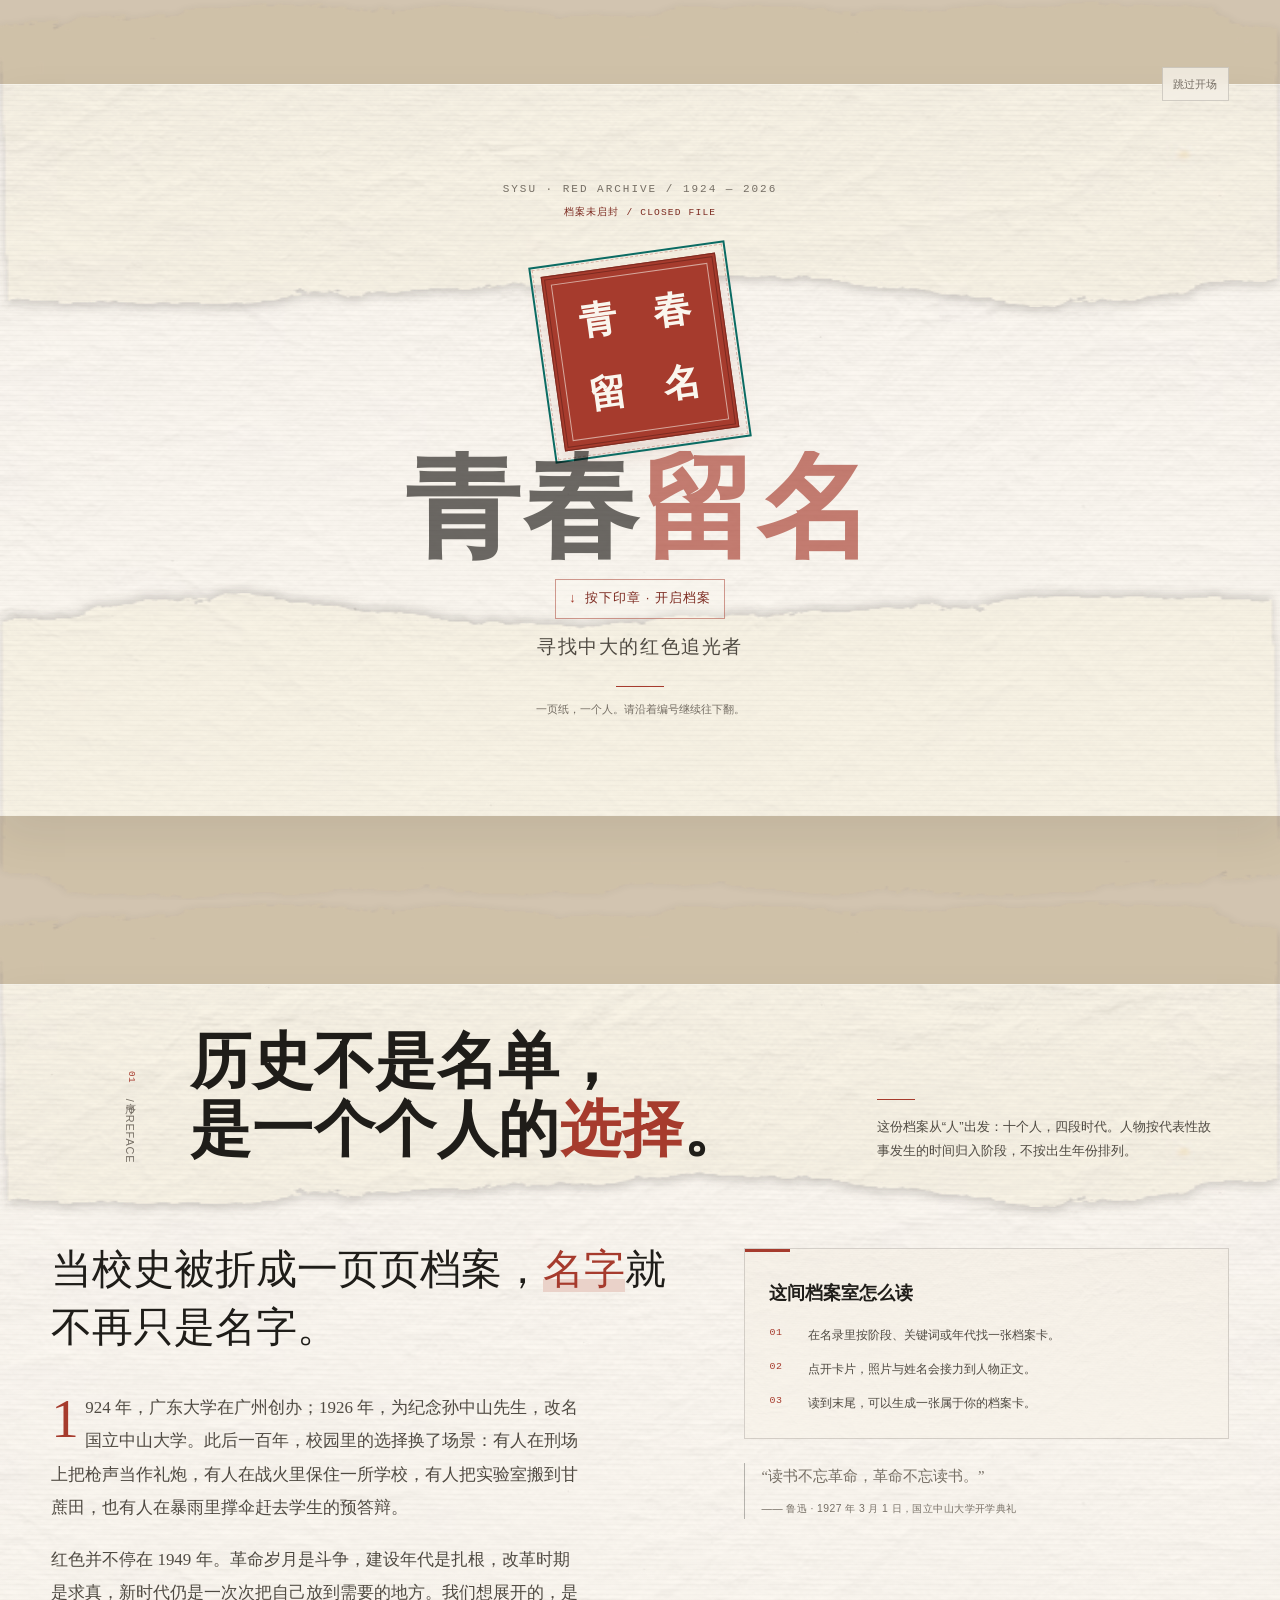
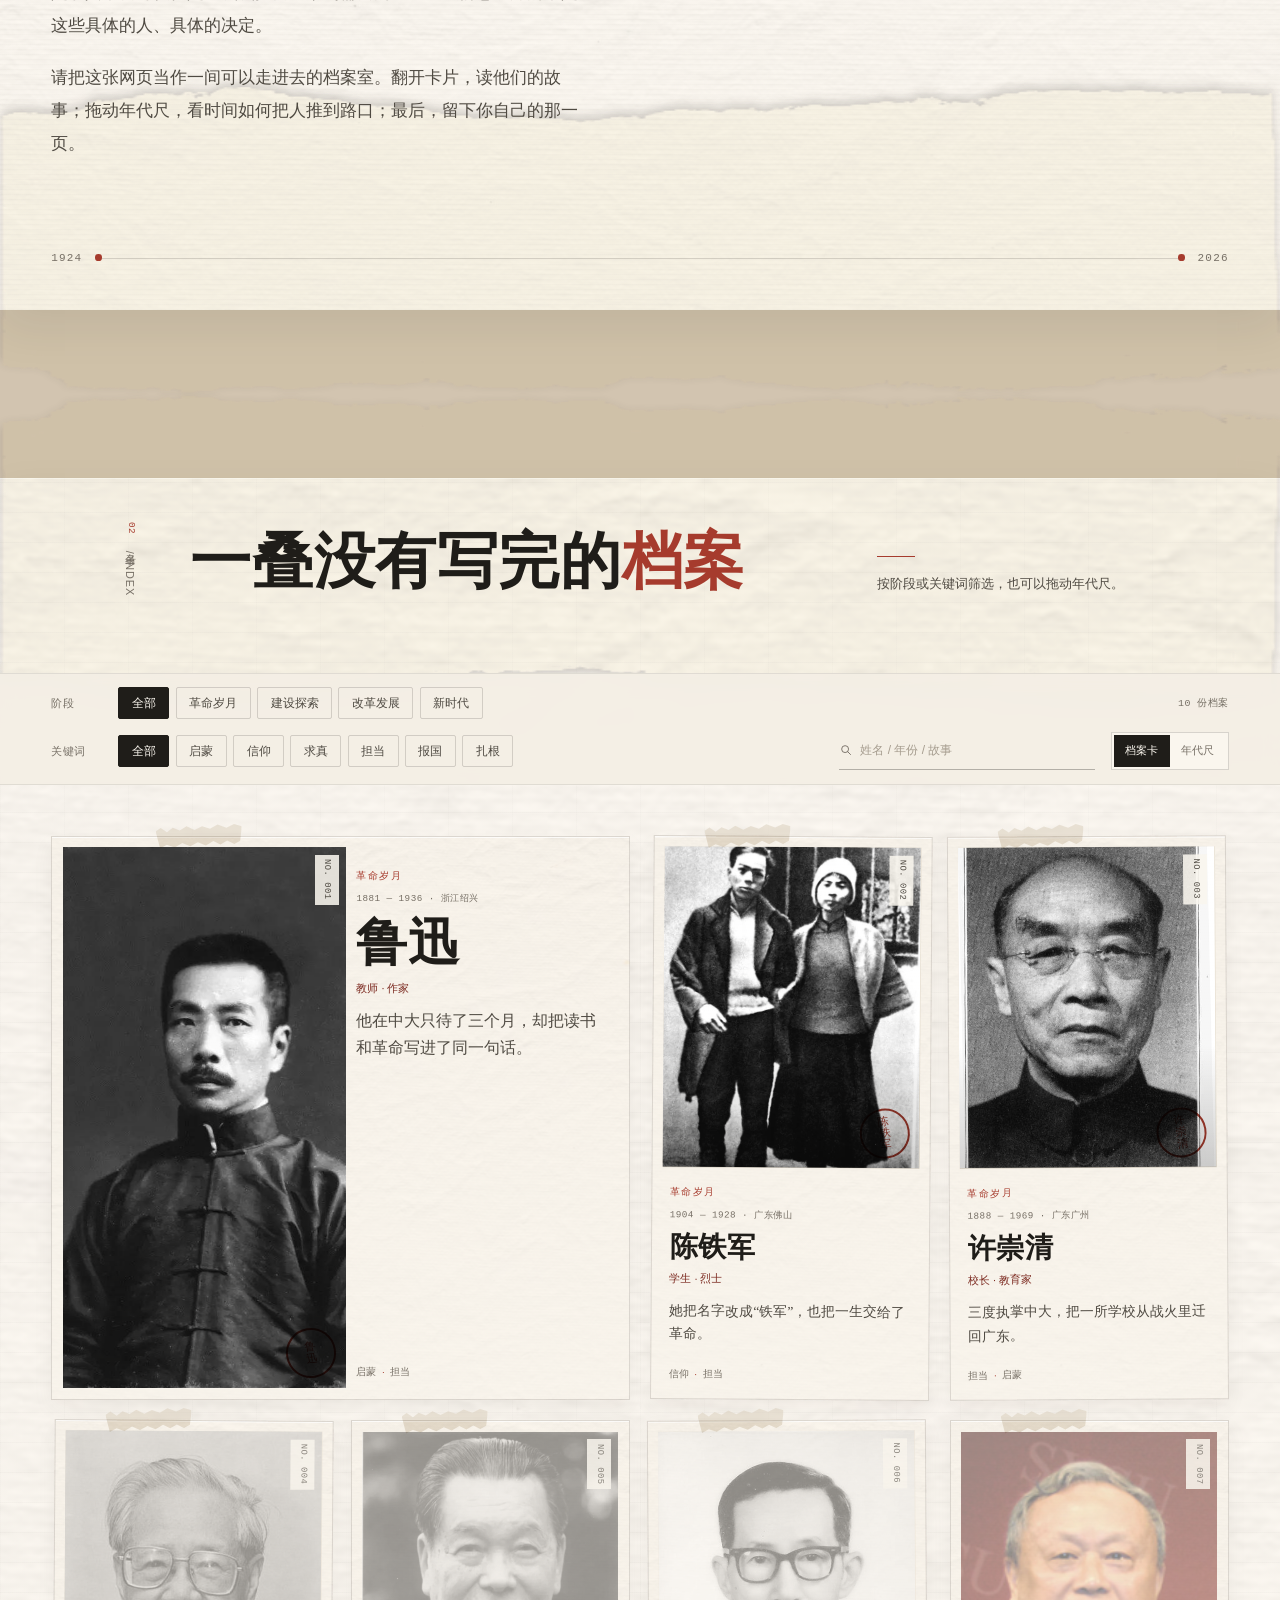
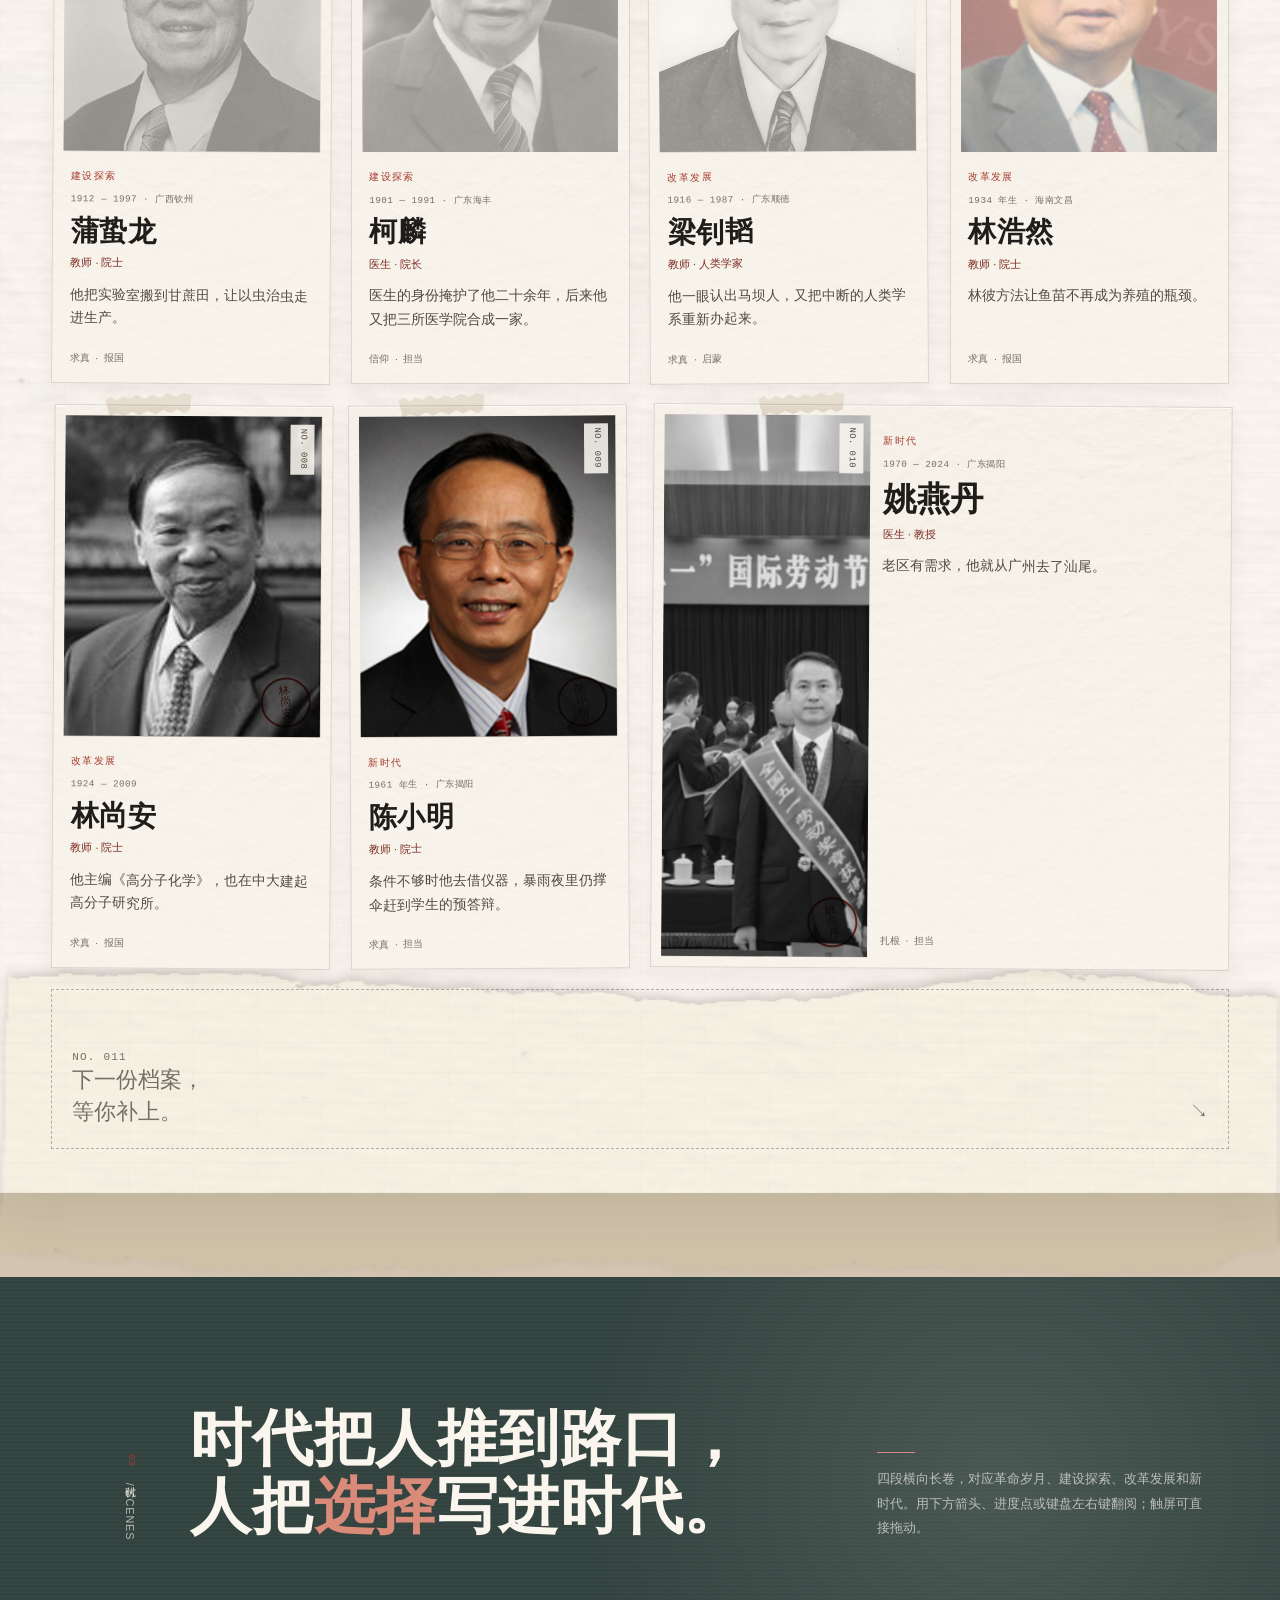
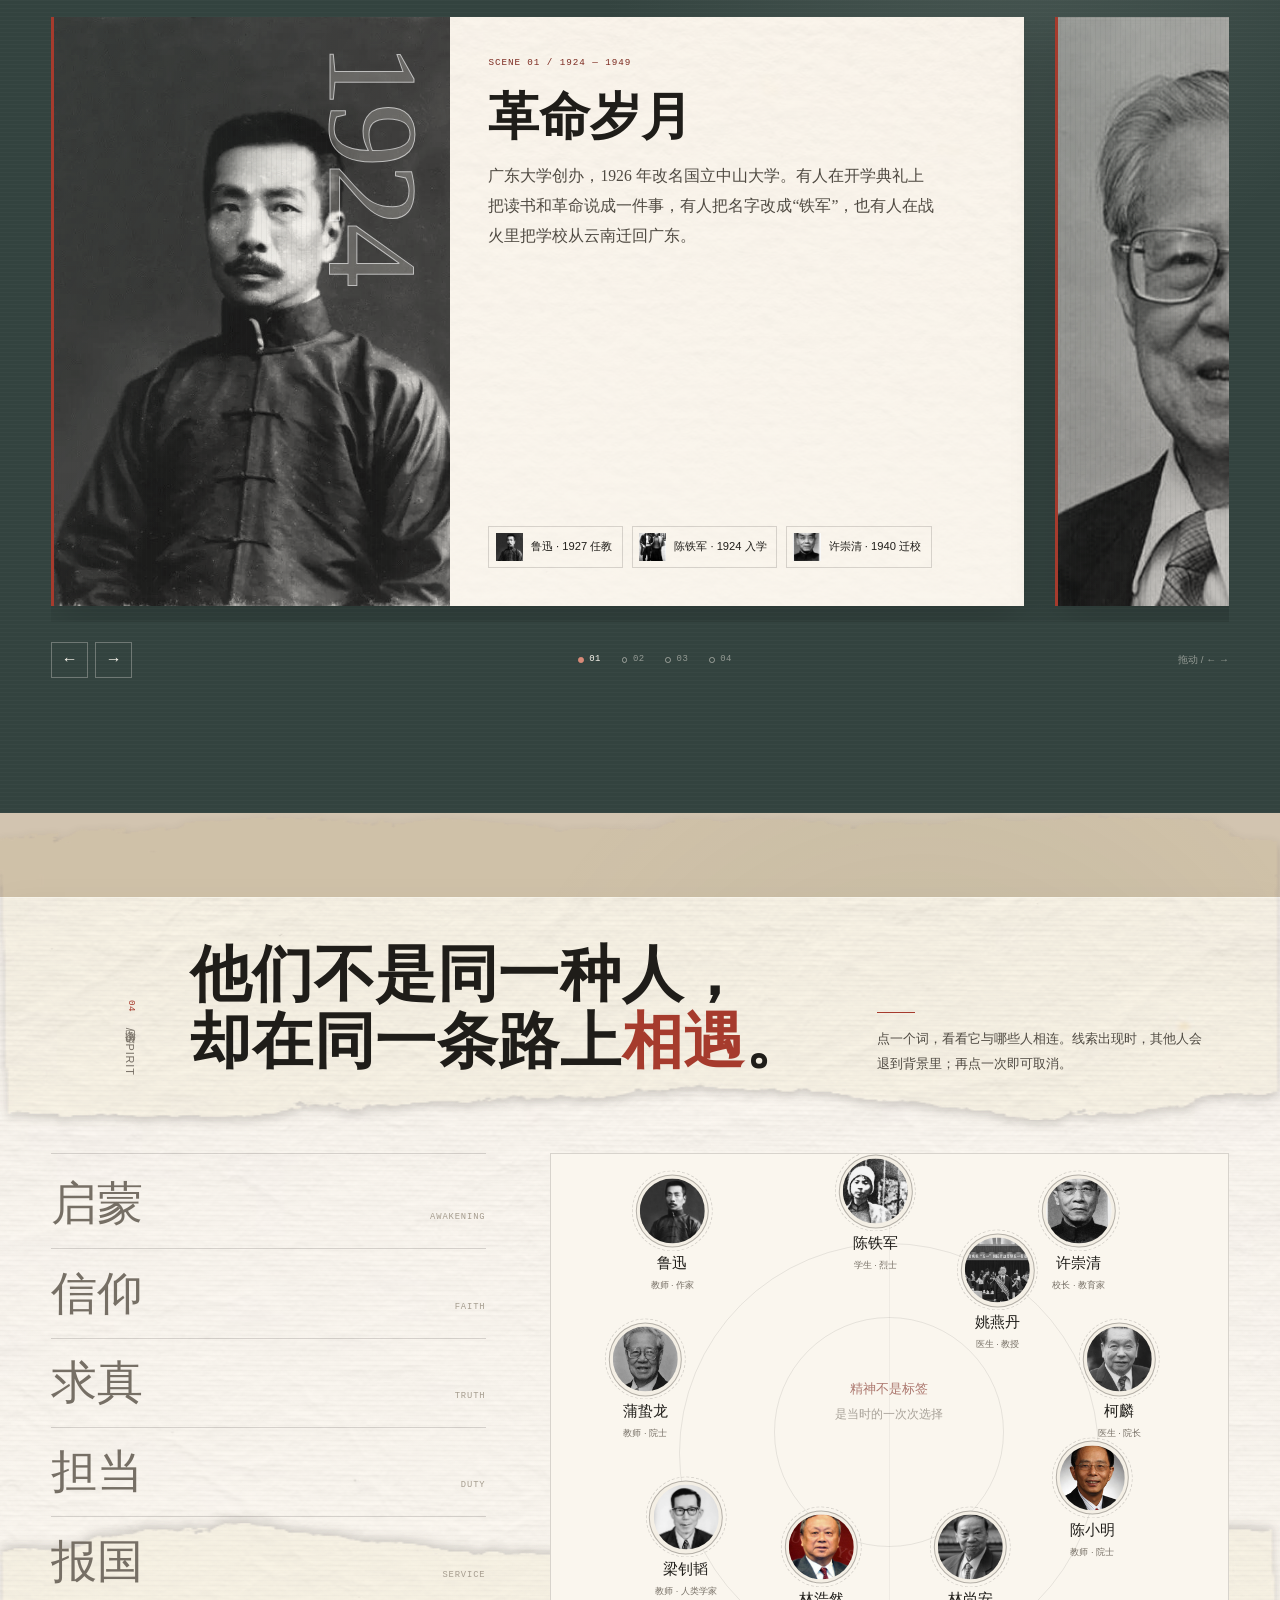
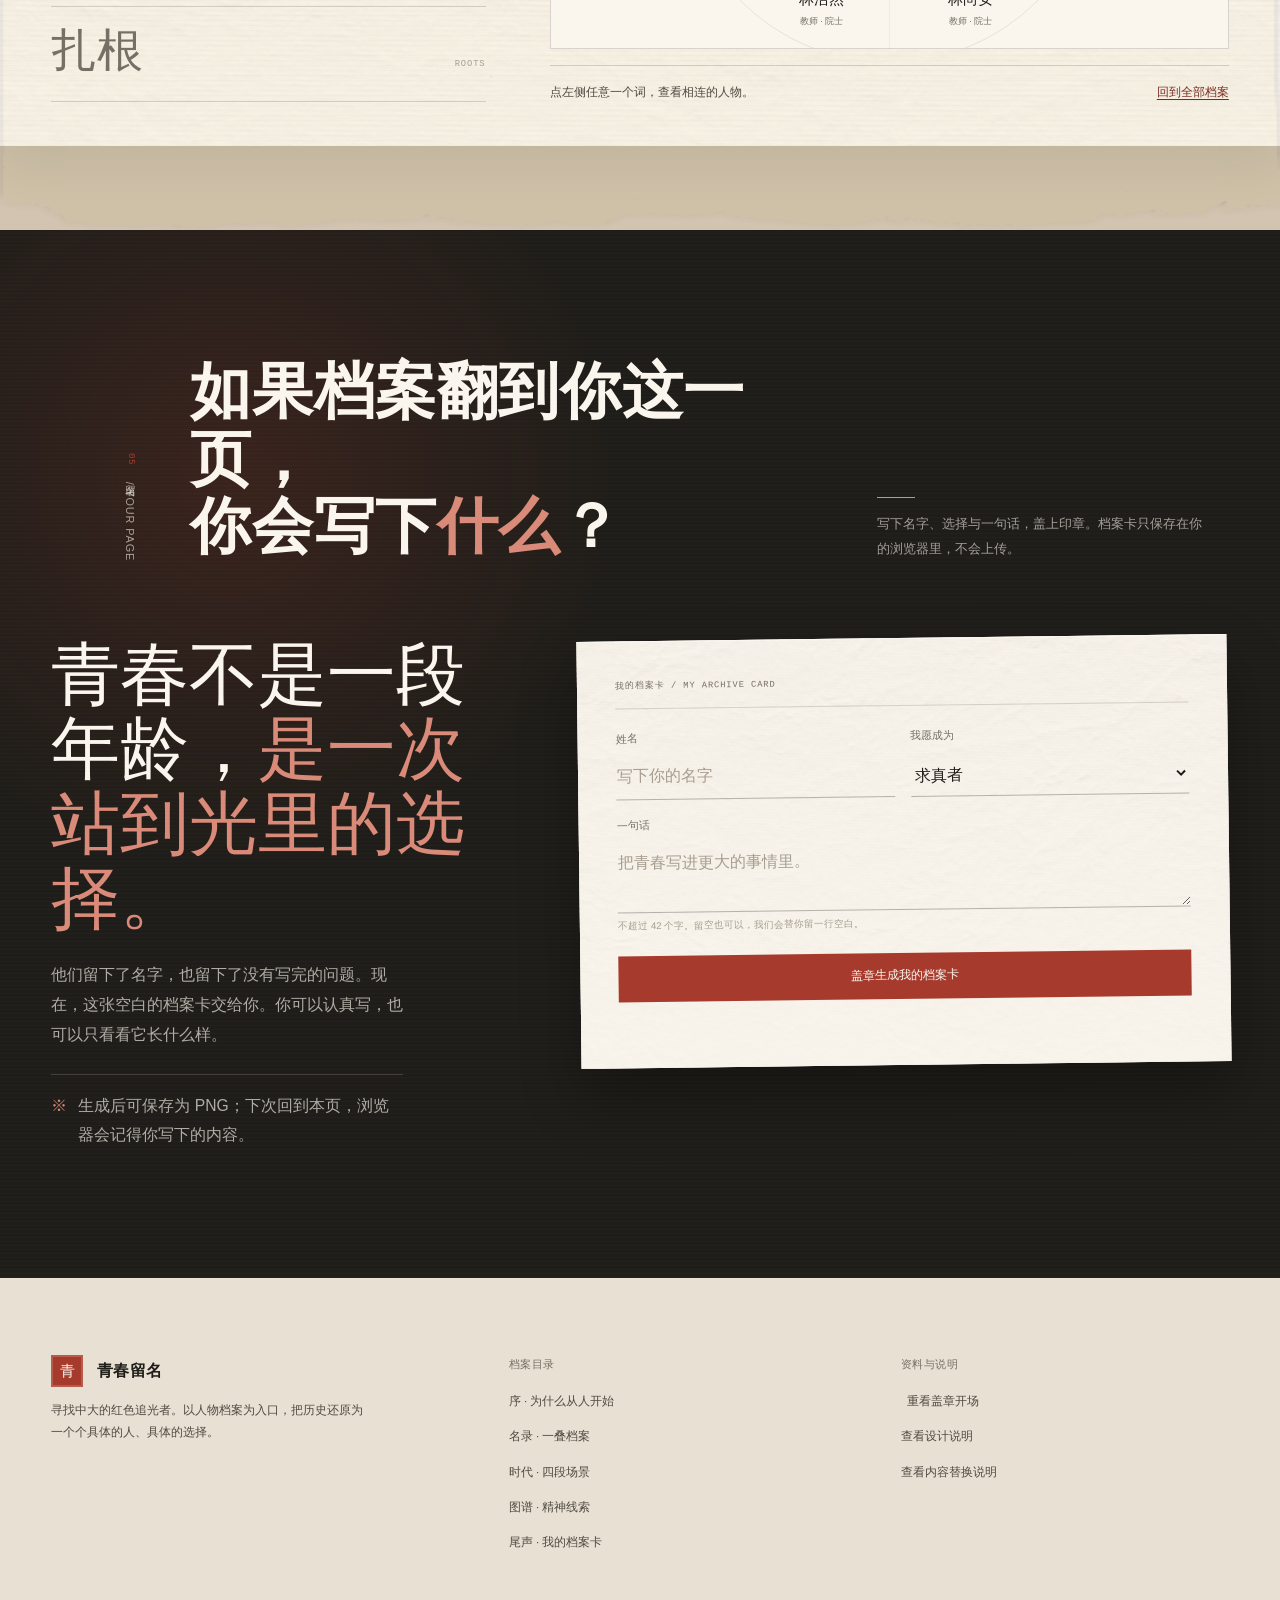
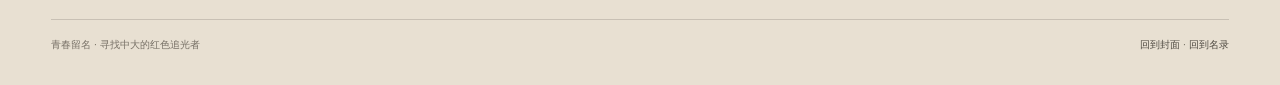
==== index.html @ 8127f4ac "上传十份资料，修复黑白图片、搜索与悬停效果等一些bug Co-authored-by: Cursor <cursoragent@cursor.com>" ====
<!doctype html>
<html lang="zh-CN">
  <head>
    <meta charset="utf-8" />
    <meta name="viewport" content="width=device-width, initial-scale=1, viewport-fit=cover" />
    <meta name="theme-color" content="#f4efe5" />
    <meta
      name="description"
      content="青春留名——寻找中大的红色追光者。一间可以走进去的人物档案馆，以纸页、档案卡与人物正文呈现中山大学的红色记忆。"
    />
    <title>青春留名 · 寻找中大的红色追光者</title>
    <link rel="icon" href="assets/img/favicon.svg" type="image/svg+xml" />
    <link rel="stylesheet" href="assets/css/main.css?v=20261022h" />
    <script>
      document.documentElement.classList.add("js");
    </script>
  </head>
  <body>
    <a class="skip-link" href="#roster">跳到人物名录</a>
    <div class="intro-veil" id="introVeil" role="dialog" aria-modal="true" aria-labelledby="introPrompt">
      <div class="paper-sheet intro-paper" aria-hidden="true"></div>
      <img class="torn-cutout torn-cutout--top" src="assets/img/torn-cutout-c.png" alt="" aria-hidden="true" />
      <img class="torn-cutout torn-cutout--bottom" src="assets/img/torn-cutout-e.png" alt="" aria-hidden="true" />
      <div class="intro-sheet">
        <p class="intro-kicker mono">SYSU · RED ARCHIVE / 1924 — 2026</p>
        <p class="intro-state mono">档案未启封 / CLOSED FILE</p>
        <div class="intro-stamp-wrap">
          <span class="intro-ink" aria-hidden="true">
            <i class="ink-bloom ink-bloom--a"></i>
            <i class="ink-bloom ink-bloom--b"></i>
            <i class="ink-bloom ink-bloom--c"></i>
            <i class="ink-bloom ink-bloom--red"></i>
          </span>
          <button class="intro-seal" id="introStamp" type="button" aria-label="按下印章，开启档案">
            <span>青</span><span>春</span><span>留</span><span>名</span>
          </button>
        </div>
        <p class="intro-title">青春<span>留名</span></p>
        <p class="intro-prompt" id="introPrompt">按下印章 · 开启档案</p>
        <p class="intro-sub">寻找中大的红色追光者</p>
        <span class="intro-line" aria-hidden="true"></span>
        <p class="intro-note">一页纸，一个人。请沿着编号继续往下翻。</p>
      </div>
      <svg class="ink-filter-defs" width="0" height="0" aria-hidden="true" focusable="false">
        <filter id="ink-wash" x="-40%" y="-40%" width="180%" height="180%">
          <feTurbulence type="fractalNoise" baseFrequency="0.012 0.02" numOctaves="3" seed="7" result="noise"></feTurbulence>
          <feDisplacementMap in="SourceGraphic" in2="noise" scale="34" xChannelSelector="R" yChannelSelector="G"></feDisplacementMap>
          <feGaussianBlur stdDeviation="2.6"></feGaussianBlur>
        </filter>
      </svg>
    </div>
    <div class="paper-grain" aria-hidden="true"></div>
    <div class="reading-progress" aria-hidden="true"><span id="pageProgress"></span></div>

    <header class="site-header" id="siteHeader">
      <a class="brand" href="#opening" aria-label="青春留名，回到档案封面">
        <span class="brand-mark" aria-hidden="true">青</span>
        <span class="brand-copy">
          <span class="brand-title">青春留名</span>
          <span class="brand-sub">SYSU · Red Archive</span>
        </span>
      </a>
      <div class="header-tools">
        <a class="icon-button" href="#roster">
          <span class="tool-label">人物名录</span>
          <svg class="icon" viewBox="0 0 20 20" aria-hidden="true">
            <path d="M4 5h12M4 10h12M4 15h8" fill="none" stroke="currentColor" stroke-width="1.4" />
          </svg>
        </a>
        <button class="icon-button" id="soundToggle" type="button" aria-pressed="false" aria-label="开启声音">
          <span class="tool-label">声音</span>
          <svg class="icon" viewBox="0 0 20 20" aria-hidden="true">
            <path d="M4 8h3l4-3v10l-4-3H4zM14 7.5c.9.8 1.4 1.8 1.4 3s-.5 2.2-1.4 3" fill="none" stroke="currentColor" stroke-width="1.3" stroke-linecap="round" />
          </svg>
        </button>
      </div>
    </header>

    <nav class="chapter-rail" aria-label="章节导航">
      <a class="rail-item is-current" href="#opening" data-section="opening" aria-current="location">
        <span class="rail-no">00</span><span class="rail-name">封面</span>
      </a>
      <a class="rail-item" href="#preface" data-section="preface">
        <span class="rail-no">01</span><span class="rail-name">序</span>
      </a>
      <a class="rail-item" href="#roster" data-section="roster">
        <span class="rail-no">02</span><span class="rail-name">名录</span>
      </a>
      <a class="rail-item" href="#era" data-section="era">
        <span class="rail-no">03</span><span class="rail-name">时代</span>
      </a>
      <a class="rail-item" href="#spirit" data-section="spirit">
        <span class="rail-no">04</span><span class="rail-name">图谱</span>
      </a>
      <a class="rail-item" href="#coda" data-section="coda">
        <span class="rail-no">05</span><span class="rail-name">留名</span>
      </a>
    </nav>

    <main>
      <!-- ================= 封面 ================= -->
      <section class="hero" id="opening" aria-labelledby="heroTitle">
        <div class="paper-sheet hero-sheet" aria-hidden="true"></div>
        <img class="torn-cutout torn-cutout--top" src="assets/img/torn-cutout-e.png" alt="" aria-hidden="true" />
        <img class="torn-cutout torn-cutout--bottom" src="assets/img/torn-cutout-c.png" alt="" aria-hidden="true" />
        <div class="hero-inner">
          <div class="hero-copy">
            <div class="hero-eyebrow mono">
              <span>SYSU · Red Archive</span>
              <span class="dot" aria-hidden="true"></span>
              <span>1924 — 2026</span>
            </div>
            <h1 class="hero-title" id="heroTitle" aria-label="青春留名">
              <span class="title-line"><span>青春</span></span>
              <span class="title-line"><span class="title-accent">留名</span></span>
            </h1>
            <p class="hero-deck">
              寻找中大的红色追光者。从一张学籍卡、一封油印传单、一次没有退路的选择开始，重新认识那些曾在同一座校园里读书、教书、争论的人。
            </p>
            <div class="hero-actions">
              <a class="action-primary" href="#roster">
                拉开档案
                <svg class="icon" viewBox="0 0 20 20" aria-hidden="true">
                  <path d="M4 10h11M11 5l5 5-5 5" fill="none" stroke="currentColor" stroke-width="1.4" stroke-linecap="round" stroke-linejoin="round" />
                </svg>
              </a>
              <a class="action-quiet" href="#preface">先读序言</a>
            </div>
            <div class="hero-meta mono">
              <span><strong>10</strong> 份人物档案</span>
              <span><strong>04</strong> 个时代场景</span>
              <span><strong>01</strong> 座校园</span>
            </div>
          </div>

          <div class="hero-stage" aria-label="人物档案夹">
            <div class="stage-shadow" aria-hidden="true"></div>
            <img class="hero-paper-scrap" src="assets/img/torn-cutout-d.png" alt="" aria-hidden="true" />

            <figure class="photo-slip photo-slip--a">
              <img src="assets/img/portrait-lu-xun.jpg" alt="鲁迅肖像" width="800" height="1000" />
              <figcaption><span>NO. 001</span><span>鲁迅</span></figcaption>
            </figure>
            <figure class="photo-slip photo-slip--b">
              <img src="assets/img/portrait-chen-tiejun.jpg" alt="陈铁军与周文雍合影" width="800" height="1000" />
              <figcaption><span>NO. 002</span><span>陈铁军</span></figcaption>
            </figure>
            <figure class="photo-slip photo-slip--c">
              <img src="assets/img/portrait-yao-yandan.png" alt="姚燕丹在五一劳动奖表彰大会" width="800" height="1000" />
              <figcaption><span>NO. 010</span><span>姚燕丹</span></figcaption>
            </figure>

            <div class="dossier">
              <div class="dossier-head">
                <div class="archive-mark">
                  <span>国立中山大学</span>
                  <span>红色人物档案馆</span>
                  <strong>档号 SYSU-RA-1924</strong>
                </div>
                <span class="mono">第壹辑</span>
              </div>
              <p class="dossier-title">
                寻找中大的<br />红色追光者
                <span>Youth · Choice · Responsibility</span>
              </p>
              <div class="dossier-lines" aria-hidden="true">
                <span></span><span></span><span></span><span></span>
              </div>
              <div class="dossier-foot">
                <p class="index-note">一页纸，一个人。<br />请沿着编号继续往下翻。</p>
              </div>
              <div class="seal seal--hero" aria-hidden="true">
                <span>青</span><span>春</span><span>留</span><span>名</span>
              </div>
              <span class="dossier-tear" aria-hidden="true"></span>
            </div>
          </div>
        </div>

        <p class="hero-scroll">向下，进入档案室</p>
        <p class="hero-corner mono">OPEN FILE / 2026</p>
      </section>

      <!-- ================= 序 ================= -->
      <section class="chapter preface" id="preface" aria-labelledby="prefaceTitle">
        <div class="paper-sheet" aria-hidden="true"></div>
        <img class="torn-cutout torn-cutout--top" src="assets/img/torn-cutout-c.png" alt="" aria-hidden="true" />
        <img class="torn-cutout torn-cutout--bottom" src="assets/img/torn-cutout-e.png" alt="" aria-hidden="true" />
        <div class="paper-takeover" aria-hidden="true"></div>
        <div class="chapter-inner">
          <header class="chapter-head">
            <p class="chapter-kicker"><span class="num">01</span><span>序 / PREFACE</span></p>
            <h2 class="chapter-title" id="prefaceTitle">
              历史不是名单，<br />是一个个人的<em>选择</em>。
            </h2>
            <div class="chapter-aside">
              <span class="aside-rule" aria-hidden="true"></span>
              这份档案从“人”出发：十个人，四段时代。人物按代表性故事发生的时间归入阶段，不按出生年份排列。
            </div>
          </header>

          <div class="preface-grid">
            <div>
              <p class="preface-lead">
                当校史被折成一页页档案，<span class="accent">名字</span>就不再只是名字。
              </p>
              <div class="preface-body">
                <p>
                  1924 年，广东大学在广州创办；1926 年，为纪念孙中山先生，改名国立中山大学。此后一百年，校园里的选择换了场景：有人在刑场上把枪声当作礼炮，有人在战火里保住一所学校，有人把实验室搬到甘蔗田，也有人在暴雨里撑伞赶去学生的预答辩。
                </p>
                <p>
                  红色并不停在 1949 年。革命岁月是斗争，建设年代是扎根，改革时期是求真，新时代仍是一次次把自己放到需要的地方。我们想展开的，是这些具体的人、具体的决定。
                </p>
                <p>
                  请把这张网页当作一间可以走进去的档案室。翻开卡片，读他们的故事；拖动年代尺，看时间如何把人推到路口；最后，留下你自己的那一页。
                </p>
              </div>
            </div>

            <aside class="preface-side" aria-label="阅读提示">
              <div class="reading-note">
                <h3>这间档案室怎么读</h3>
                <ol>
                  <li><span>在名录里按阶段、关键词或年代找一张档案卡。</span></li>
                  <li><span>点开卡片，照片与姓名会接力到人物正文。</span></li>
                  <li><span>读到末尾，可以生成一张属于你的档案卡。</span></li>
                </ol>
              </div>
              <blockquote class="margin-quote">
                “读书不忘革命，革命不忘读书。”
                <cite>—— 鲁迅 · 1927 年 3 月 1 日，国立中山大学开学典礼</cite>
              </blockquote>
            </aside>
          </div>

          <div class="time-anchor mono" aria-label="时间范围 1924 至 2026">
            <span>1924</span><span class="anchor-line" aria-hidden="true"></span><span>2026</span>
          </div>
        </div>
      </section>

      <!-- ================= 名录 ================= -->
      <section class="chapter roster" id="roster" aria-labelledby="rosterTitle">
        <div class="paper-sheet" aria-hidden="true"></div>
        <img class="torn-cutout torn-cutout--top" src="assets/img/torn-cutout-e.png" alt="" aria-hidden="true" />
        <img class="torn-cutout torn-cutout--bottom" src="assets/img/torn-cutout-c.png" alt="" aria-hidden="true" />
        <div class="chapter-inner">
          <header class="chapter-head">
            <p class="chapter-kicker"><span class="num">02</span><span>名录 / INDEX</span></p>
            <h2 class="chapter-title" id="rosterTitle">
              一叠没有写完的<em>档案</em>
            </h2>
            <div class="chapter-aside">
              <span class="aside-rule" aria-hidden="true"></span>
              按阶段或关键词筛选，也可以拖动年代尺。
            </div>
          </header>

          <div class="filter-bar" aria-label="筛选人物">
            <div class="filter-row">
              <span class="filter-label">阶段</span>
              <div class="chip-set" id="roleFilters" role="group" aria-label="按阶段筛选">
                <button class="chip" type="button" data-role="all" aria-pressed="true">全部</button>
                <button class="chip" type="button" data-role="revolution" aria-pressed="false">革命岁月</button>
                <button class="chip" type="button" data-role="build" aria-pressed="false">建设探索</button>
                <button class="chip" type="button" data-role="reform" aria-pressed="false">改革发展</button>
                <button class="chip" type="button" data-role="newera" aria-pressed="false">新时代</button>
              </div>
              <span class="filter-spacer" aria-hidden="true"></span>
              <span class="filter-count" id="filterCount" aria-live="polite">10 份档案</span>
            </div>
            <div class="filter-row">
              <span class="filter-label">关键词</span>
              <div class="chip-set" id="keywordFilters" role="group" aria-label="按关键词筛选">
                <button class="chip" type="button" data-keyword="all" aria-pressed="true">全部</button>
                <button class="chip" type="button" data-keyword="启蒙" aria-pressed="false">启蒙</button>
                <button class="chip" type="button" data-keyword="信仰" aria-pressed="false">信仰</button>
                <button class="chip" type="button" data-keyword="求真" aria-pressed="false">求真</button>
                <button class="chip" type="button" data-keyword="担当" aria-pressed="false">担当</button>
                <button class="chip" type="button" data-keyword="报国" aria-pressed="false">报国</button>
                <button class="chip" type="button" data-keyword="扎根" aria-pressed="false">扎根</button>
              </div>
              <span class="filter-spacer" aria-hidden="true"></span>
              <label class="filter-search">
                <span class="sr-only">按姓名、年份或故事检索</span>
                <svg class="icon" viewBox="0 0 20 20" aria-hidden="true">
                  <circle cx="8.5" cy="8.5" r="4.8" fill="none" stroke="currentColor" stroke-width="1.3" />
                  <path d="M12 12l4 4" fill="none" stroke="currentColor" stroke-width="1.3" stroke-linecap="round" />
                </svg>
                <input id="rosterSearch" type="search" placeholder="姓名 / 年份 / 故事" autocomplete="off" />
              </label>
              <div class="view-switch" role="group" aria-label="浏览方式">
                <button type="button" data-view="cards" aria-pressed="true">档案卡</button>
                <button type="button" data-view="years" aria-pressed="false">年代尺</button>
              </div>
            </div>
          </div>

          <div class="index-grid" id="indexGrid">
            <a
              class="dossier-card dossier-card--featured"
              href="people/lu-xun.html"
              data-person="lu-xun"
              data-role="revolution"
              data-keywords="革命岁月 启蒙 担当"
              data-year="1927"
              data-name="鲁迅"
            >
              <span class="card-tape" aria-hidden="true"></span>
              <div class="card-photo">
                <img
                  src="assets/img/portrait-lu-xun.jpg"
                  alt="鲁迅，鲁迅肖像，1925年5月28日摄于北京"
                  width="800"
                  height="1000"
                  style="view-transition-name: person-lu-xun"
                />
                <span class="card-no">NO. 001</span>
                <span class="card-stamp" aria-hidden="true">鲁<br />迅</span>
              </div>
              <div class="card-body">
                <p class="card-stage">革命岁月</p>
                <p class="card-life">1881 — 1936 · 浙江绍兴</p>
                <h3 class="card-name">鲁迅</h3>
                <p class="card-role">教师 · 作家</p>
                <p class="card-line">他在中大只待了三个月，却把读书和革命写进了同一句话。</p>
                <div class="card-keywords"><span>启蒙</span><span>担当</span></div>
              </div>
            </a>

            <a
              class="dossier-card"
              href="people/chen-tiejun.html"
              data-person="chen-tiejun"
              data-role="revolution"
              data-keywords="革命岁月 信仰 担当"
              data-year="1924"
              data-name="陈铁军"
            >
              <span class="card-tape" aria-hidden="true"></span>
              <div class="card-photo">
                <img
                  src="assets/img/portrait-chen-tiejun.jpg"
                  alt="陈铁军，陈铁军（右）与周文雍（左）在监狱铁窗前的合影"
                  width="800"
                  height="1000"
                  loading="lazy"
                  style="view-transition-name: person-chen-tiejun"
                />
                <span class="card-no">NO. 002</span>
                <span class="card-stamp" aria-hidden="true">陈<br />铁<br />军</span>
              </div>
              <div class="card-body">
                <p class="card-stage">革命岁月</p>
                <p class="card-life">1904 — 1928 · 广东佛山</p>
                <h3 class="card-name">陈铁军</h3>
                <p class="card-role">学生 · 烈士</p>
                <p class="card-line">她把名字改成“铁军”，也把一生交给了革命。</p>
                <div class="card-keywords"><span>信仰</span><span>担当</span></div>
              </div>
            </a>

            <a
              class="dossier-card"
              href="people/xu-chongqing.html"
              data-person="xu-chongqing"
              data-role="revolution"
              data-keywords="革命岁月 担当 启蒙"
              data-year="1940"
              data-name="许崇清"
            >
              <span class="card-tape" aria-hidden="true"></span>
              <div class="card-photo">
                <img
                  src="assets/img/portrait-xu-chongqing.jpg"
                  alt="许崇清，许崇清肖像"
                  width="800"
                  height="1000"
                  loading="lazy"
                  style="view-transition-name: person-xu-chongqing"
                />
                <span class="card-no">NO. 003</span>
                <span class="card-stamp" aria-hidden="true">许<br />崇<br />清</span>
              </div>
              <div class="card-body">
                <p class="card-stage">革命岁月</p>
                <p class="card-life">1888 — 1969 · 广东广州</p>
                <h3 class="card-name">许崇清</h3>
                <p class="card-role">校长 · 教育家</p>
                <p class="card-line">三度执掌中大，把一所学校从战火里迁回广东。</p>
                <div class="card-keywords"><span>担当</span><span>启蒙</span></div>
              </div>
            </a>

            <a
              class="dossier-card"
              href="people/pu-zhelong.html"
              data-person="pu-zhelong"
              data-role="build"
              data-keywords="建设探索 求真 报国"
              data-year="1958"
              data-name="蒲蛰龙"
            >
              <span class="card-tape" aria-hidden="true"></span>
              <div class="card-photo">
                <img
                  src="assets/img/portrait-pu-zhelong.jpg"
                  alt="蒲蛰龙，蒲蛰龙肖像"
                  width="800"
                  height="1000"
                  loading="lazy"
                  style="view-transition-name: person-pu-zhelong"
                />
                <span class="card-no">NO. 004</span>
                <span class="card-stamp" aria-hidden="true">蒲<br />蛰<br />龙</span>
              </div>
              <div class="card-body">
                <p class="card-stage">建设探索</p>
                <p class="card-life">1912 — 1997 · 广西钦州</p>
                <h3 class="card-name">蒲蛰龙</h3>
                <p class="card-role">教师 · 院士</p>
                <p class="card-line">他把实验室搬到甘蔗田，让以虫治虫走进生产。</p>
                <div class="card-keywords"><span>求真</span><span>报国</span></div>
              </div>
            </a>

            <a
              class="dossier-card"
              href="people/ke-lin.html"
              data-person="ke-lin"
              data-role="build"
              data-keywords="建设探索 信仰 担当"
              data-year="1953"
              data-name="柯麟"
            >
              <span class="card-tape" aria-hidden="true"></span>
              <div class="card-photo">
                <img
                  src="assets/img/portrait-ke-lin.jpg"
                  alt="柯麟，柯麟晚年肖像"
                  width="800"
                  height="1000"
                  loading="lazy"
                  style="view-transition-name: person-ke-lin"
                />
                <span class="card-no">NO. 005</span>
                <span class="card-stamp" aria-hidden="true">柯<br />麟</span>
              </div>
              <div class="card-body">
                <p class="card-stage">建设探索</p>
                <p class="card-life">1901 — 1991 · 广东海丰</p>
                <h3 class="card-name">柯麟</h3>
                <p class="card-role">医生 · 院长</p>
                <p class="card-line">医生的身份掩护了他二十余年，后来他又把三所医学院合成一家。</p>
                <div class="card-keywords"><span>信仰</span><span>担当</span></div>
              </div>
            </a>

            <a
              class="dossier-card"
              href="people/liang-zhaotao.html"
              data-person="liang-zhaotao"
              data-role="reform"
              data-keywords="改革发展 求真 启蒙"
              data-year="1981"
              data-name="梁钊韬"
            >
              <span class="card-tape" aria-hidden="true"></span>
              <div class="card-photo">
                <img
                  src="assets/img/portrait-liang-zhaotao.jpg"
                  alt="梁钊韬，梁钊韬肖像"
                  width="800"
                  height="1000"
                  loading="lazy"
                  style="view-transition-name: person-liang-zhaotao"
                />
                <span class="card-no">NO. 006</span>
                <span class="card-stamp" aria-hidden="true">梁<br />钊<br />韬</span>
              </div>
              <div class="card-body">
                <p class="card-stage">改革发展</p>
                <p class="card-life">1916 — 1987 · 广东顺德</p>
                <h3 class="card-name">梁钊韬</h3>
                <p class="card-role">教师 · 人类学家</p>
                <p class="card-line">他一眼认出马坝人，又把中断的人类学系重新办起来。</p>
                <div class="card-keywords"><span>求真</span><span>启蒙</span></div>
              </div>
            </a>

            <a
              class="dossier-card"
              href="people/lin-haoran.html"
              data-person="lin-haoran"
              data-role="reform"
              data-keywords="改革发展 求真 报国"
              data-year="1979"
              data-name="林浩然"
            >
              <span class="card-tape" aria-hidden="true"></span>
              <div class="card-photo">
                <img
                  src="assets/img/portrait-lin-haoran.jpg"
                  alt="林浩然，林浩然肖像"
                  width="800"
                  height="1000"
                  loading="lazy"
                  style="view-transition-name: person-lin-haoran"
                />
                <span class="card-no">NO. 007</span>
                <span class="card-stamp" aria-hidden="true">林<br />浩<br />然</span>
              </div>
              <div class="card-body">
                <p class="card-stage">改革发展</p>
                <p class="card-life">1934 年生 · 海南文昌</p>
                <h3 class="card-name">林浩然</h3>
                <p class="card-role">教师 · 院士</p>
                <p class="card-line">林彼方法让鱼苗不再成为养殖的瓶颈。</p>
                <div class="card-keywords"><span>求真</span><span>报国</span></div>
              </div>
            </a>

            <a
              class="dossier-card"
              href="people/lin-shangan.html"
              data-person="lin-shangan"
              data-role="reform"
              data-keywords="改革发展 求真 报国"
              data-year="1978"
              data-name="林尚安"
            >
              <span class="card-tape" aria-hidden="true"></span>
              <div class="card-photo">
                <img
                  src="assets/img/portrait-lin-shangan.jpg"
                  alt="林尚安，林尚安肖像"
                  width="800"
                  height="1000"
                  loading="lazy"
                  style="view-transition-name: person-lin-shangan"
                />
                <span class="card-no">NO. 008</span>
                <span class="card-stamp" aria-hidden="true">林<br />尚<br />安</span>
              </div>
              <div class="card-body">
                <p class="card-stage">改革发展</p>
                <p class="card-life">1924 — 2009</p>
                <h3 class="card-name">林尚安</h3>
                <p class="card-role">教师 · 院士</p>
                <p class="card-line">他主编《高分子化学》，也在中大建起高分子研究所。</p>
                <div class="card-keywords"><span>求真</span><span>报国</span></div>
              </div>
            </a>

            <a
              class="dossier-card"
              href="people/chen-xiaoming.html"
              data-person="chen-xiaoming"
              data-role="newera"
              data-keywords="新时代 求真 担当"
              data-year="2017"
              data-name="陈小明"
            >
              <span class="card-tape" aria-hidden="true"></span>
              <div class="card-photo">
                <img
                  src="assets/img/portrait-chen-xiaoming.jpg"
                  alt="陈小明，陈小明肖像"
                  width="800"
                  height="1000"
                  loading="lazy"
                  style="view-transition-name: person-chen-xiaoming"
                />
                <span class="card-no">NO. 009</span>
                <span class="card-stamp" aria-hidden="true">陈<br />小<br />明</span>
              </div>
              <div class="card-body">
                <p class="card-stage">新时代</p>
                <p class="card-life">1961 年生 · 广东揭阳</p>
                <h3 class="card-name">陈小明</h3>
                <p class="card-role">教师 · 院士</p>
                <p class="card-line">条件不够时他去借仪器，暴雨夜里仍撑伞赶到学生的预答辩。</p>
                <div class="card-keywords"><span>求真</span><span>担当</span></div>
              </div>
            </a>

            <a
              class="dossier-card dossier-card--wide"
              href="people/yao-yandan.html"
              data-person="yao-yandan"
              data-role="newera"
              data-keywords="新时代 扎根 担当"
              data-year="2020"
              data-name="姚燕丹"
            >
              <span class="card-tape" aria-hidden="true"></span>
              <div class="card-photo">
                <img
                  src="assets/img/portrait-yao-yandan.png"
                  alt="姚燕丹，2023年广东省五一劳动奖表彰大会，画面正中佩绶带者为姚燕丹"
                  width="800"
                  height="1000"
                  loading="lazy"
                  style="view-transition-name: person-yao-yandan"
                />
                <span class="card-no">NO. 010</span>
                <span class="card-stamp" aria-hidden="true">姚<br />燕<br />丹</span>
              </div>
              <div class="card-body">
                <p class="card-stage">新时代</p>
                <p class="card-life">1970 — 2024 · 广东揭阳</p>
                <h3 class="card-name">姚燕丹</h3>
                <p class="card-role">医生 · 教授</p>
                <p class="card-line">老区有需求，他就从广州去了汕尾。</p>
                <div class="card-keywords"><span>扎根</span><span>担当</span></div>
              </div>
            </a>

            <a class="archive-gap" href="#coda">
              <div>
                <p class="mono">NO. 011</p>
                <h3>下一份档案，<br />等你补上。</h3>
              </div>
              <span class="gap-arrow" aria-hidden="true">↘</span>
            </a>
          </div>

          <div class="empty-state" id="emptyState" hidden>
            <div>
              <h3>这一格还没有档案</h3>
              <p>换一个关键词，或把筛选恢复为“全部”。也可以到尾声，留下你自己的那一页。</p>
              <button type="button" id="resetFilters">恢复全部档案</button>
            </div>
          </div>

          <section class="chronology" id="chronology" aria-labelledby="chronologyTitle" hidden>
            <div class="chronology-head">
              <h3 id="chronologyTitle">拖动年代尺，找一个路口</h3>
              <p>经过的年份会依次点亮。停在某一年，看看这一年有谁进入档案。</p>
            </div>
            <div class="chronology-main">
              <div>
                <div class="year-readout">
                  <strong id="yearReadout">1924</strong>
                  <span>YEAR / 年份</span>
                </div>
                <div class="year-track">
                  <input
                    id="yearScrubber"
                    type="range"
                    min="1924"
                    max="2026"
                    step="1"
                    value="1924"
                    aria-label="拖动选择年份"
                    aria-valuetext="1924 年"
                  />
                  <div class="year-ticks" aria-hidden="true">
                    <span class="year-tick" data-year="1924" style="left: 0.00%">1924</span>
                    <span class="year-tick is-raised" data-year="1927" style="left: 2.94%">1927</span>
                    <span class="year-tick" data-year="1940" style="left: 15.69%">1940</span>
                    <span class="year-tick is-raised" data-year="1953" style="left: 28.43%">1953</span>
                    <span class="year-tick" data-year="1958" style="left: 33.33%">1958</span>
                    <span class="year-tick" data-year="1978" style="left: 52.94%">1978</span>
                    <span class="year-tick is-raised" data-year="1981" style="left: 55.88%">1981</span>
                    <span class="year-tick" data-year="2017" style="left: 91.18%">2017</span>
                    <span class="year-tick is-raised" data-year="2020" style="left: 94.12%">2020</span>
                    <span class="year-tick" data-year="2026" style="left: 100.00%">2026</span>
                  </div>
                </div>
              </div>
              <div class="year-people" id="yearPeople" aria-live="polite"></div>
            </div>
          </section>
        </div>
      </section>

      <!-- ================= 时代场景 ================= -->
      <section class="chapter era" id="era" aria-labelledby="eraTitle">
        <div class="paper-takeover" aria-hidden="true"></div>
        <div class="chapter-inner">
          <header class="chapter-head">
            <p class="chapter-kicker"><span class="num">03</span><span>时代 / SCENES</span></p>
            <h2 class="chapter-title" id="eraTitle">
              时代把人推到路口，<br />人把<em>选择</em>写进时代。
            </h2>
            <div class="chapter-aside">
              <span class="aside-rule" aria-hidden="true"></span>
              四段横向长卷，对应革命岁月、建设探索、改革发展和新时代。用下方箭头、进度点或键盘左右键翻阅；触屏可直接拖动。
            </div>
          </header>

          <div class="era-track" id="eraTrack" tabindex="0" aria-label="时代场景，可横向滚动">
            <article class="era-panel" data-era="0" aria-labelledby="eraPanel1">
              <div class="era-visual">
                <img src="assets/img/portrait-lu-xun.jpg" alt="革命岁月：鲁迅肖像" width="800" height="1000" loading="lazy" />
                <span class="era-year" aria-hidden="true">1924</span>
              </div>
              <div class="era-body">
                <p class="era-index">SCENE 01 / 1924 — 1949</p>
                <h3 id="eraPanel1">革命岁月</h3>
                <p class="era-context">
                  广东大学创办，1926 年改名国立中山大学。有人在开学典礼上把读书和革命说成一件事，有人把名字改成“铁军”，也有人在战火里把学校从云南迁回广东。
                </p>
                <div class="era-people">
                  <a class="era-person" href="people/lu-xun.html">
                    <img src="assets/img/portrait-lu-xun.jpg" alt="" width="800" height="1000" loading="lazy" />
                    鲁迅 · 1927 任教
                  </a>
                  <a class="era-person" href="people/chen-tiejun.html">
                    <img src="assets/img/portrait-chen-tiejun.jpg" alt="" width="800" height="1000" loading="lazy" />
                    陈铁军 · 1924 入学
                  </a>
                  <a class="era-person" href="people/xu-chongqing.html">
                    <img src="assets/img/portrait-xu-chongqing.jpg" alt="" width="800" height="1000" loading="lazy" />
                    许崇清 · 1940 迁校
                  </a>
                </div>
              </div>
            </article>

            <article class="era-panel" data-era="1" aria-labelledby="eraPanel2">
              <div class="era-visual">
                <img src="assets/img/portrait-pu-zhelong.jpg" alt="建设探索：蒲蛰龙肖像" width="800" height="1000" loading="lazy" />
                <span class="era-year" aria-hidden="true">1949</span>
              </div>
              <div class="era-body">
                <p class="era-index">SCENE 02 / 1949 — 1978</p>
                <h3 id="eraPanel2">建设探索</h3>
                <p class="era-context">
                  选择从战场转到实验室、医院和田野。有人在顺德的甘蔗田里放赤眼蜂，有人把三所医学院合成一所重点医科。
                </p>
                <div class="era-people">
                  <a class="era-person" href="people/pu-zhelong.html">
                    <img src="assets/img/portrait-pu-zhelong.jpg" alt="" width="800" height="1000" loading="lazy" />
                    蒲蛰龙 · 1958 赤眼蜂站
                  </a>
                  <a class="era-person" href="people/ke-lin.html">
                    <img src="assets/img/portrait-ke-lin.jpg" alt="" width="800" height="1000" loading="lazy" />
                    柯麟 · 1953 三校合并
                  </a>
                </div>
              </div>
            </article>

            <article class="era-panel" data-era="2" aria-labelledby="eraPanel3">
              <div class="era-visual">
                <img src="assets/img/portrait-lin-haoran.jpg" alt="改革发展：林浩然肖像" width="800" height="1000" loading="lazy" />
                <span class="era-year" aria-hidden="true">1978</span>
              </div>
              <div class="era-body">
                <p class="era-index">SCENE 03 / 1978 — 2012</p>
                <h3 id="eraPanel3">改革发展</h3>
                <p class="era-context">
                  中断的学科要恢复，养殖要过苗种这一关，新的专业也要有能教给学生的教材。人类学系重新开办，鱼类催产有了“林彼方法”，高分子化学有了自己的研究所。
                </p>
                <div class="era-people">
                  <a class="era-person" href="people/liang-zhaotao.html">
                    <img src="assets/img/portrait-liang-zhaotao.jpg" alt="" width="800" height="1000" loading="lazy" />
                    梁钊韬 · 1981 复办
                  </a>
                  <a class="era-person" href="people/lin-haoran.html">
                    <img src="assets/img/portrait-lin-haoran.jpg" alt="" width="800" height="1000" loading="lazy" />
                    林浩然 · 1979 林彼方法
                  </a>
                  <a class="era-person" href="people/lin-shangan.html">
                    <img src="assets/img/portrait-lin-shangan.jpg" alt="" width="800" height="1000" loading="lazy" />
                    林尚安 · 1978 研究所
                  </a>
                </div>
              </div>
            </article>

            <article class="era-panel" data-era="3" aria-labelledby="eraPanel4">
              <div class="era-visual">
                <img src="assets/img/portrait-yao-yandan.png" alt="新时代：姚燕丹在五一劳动奖表彰大会" width="800" height="1000" loading="lazy" />
                <span class="era-year" aria-hidden="true">2012</span>
              </div>
              <div class="era-body">
                <p class="era-index">SCENE 04 / 2012 — 今</p>
                <h3 id="eraPanel4">新时代</h3>
                <p class="era-context">
                  研究仍要从一间条件有限的实验室做起，医疗也要走到患者所在的地方。有人把分离做到分子的孔道里，有人把乳腺专科带到汕尾。
                </p>
                <div class="era-people">
                  <a class="era-person" href="people/chen-xiaoming.html">
                    <img src="assets/img/portrait-chen-xiaoming.jpg" alt="" width="800" height="1000" loading="lazy" />
                    陈小明 · 2017 团队成果
                  </a>
                  <a class="era-person" href="people/yao-yandan.html">
                    <img src="assets/img/portrait-yao-yandan.png" alt="" width="800" height="1000" loading="lazy" />
                    姚燕丹 · 2020 赴汕尾
                  </a>
                </div>
              </div>
            </article>
          </div>

          <div class="era-controls">
            <div class="era-arrows">
              <button class="era-arrow" type="button" id="eraPrev" aria-label="上一个时代场景">←</button>
              <button class="era-arrow" type="button" id="eraNext" aria-label="下一个时代场景">→</button>
            </div>
            <div class="era-dots" id="eraDots" role="group" aria-label="时代场景进度">
              <button class="era-dot" type="button" data-slide="0" aria-current="true">01</button>
              <button class="era-dot" type="button" data-slide="1" aria-current="false">02</button>
              <button class="era-dot" type="button" data-slide="2" aria-current="false">03</button>
              <button class="era-dot" type="button" data-slide="3" aria-current="false">04</button>
            </div>
            <span class="era-hint">拖动 / ← →</span>
          </div>
        </div>
      </section>

      <!-- ================= 精神图谱 ================= -->
      <section class="chapter spirit" id="spirit" aria-labelledby="spiritTitle">
        <div class="paper-sheet" aria-hidden="true"></div>
        <img class="torn-cutout torn-cutout--top" src="assets/img/torn-cutout-c.png" alt="" aria-hidden="true" />
        <img class="torn-cutout torn-cutout--bottom" src="assets/img/torn-cutout-e.png" alt="" aria-hidden="true" />
        <div class="paper-takeover" aria-hidden="true"></div>
        <div class="chapter-inner">
          <header class="chapter-head">
            <p class="chapter-kicker"><span class="num">04</span><span>图谱 / SPIRIT</span></p>
            <h2 class="chapter-title" id="spiritTitle">
              他们不是同一种人，<br />却在同一条路上<em>相遇</em>。
            </h2>
            <div class="chapter-aside">
              <span class="aside-rule" aria-hidden="true"></span>
              点一个词，看看它与哪些人相连。线索出现时，其他人会退到背景里；再点一次即可取消。
            </div>
          </header>

          <div class="spirit-grid">
            <div class="keyword-list" id="keywordList" role="group" aria-label="精神关键词">
              <button class="keyword-btn" type="button" data-spirit="启蒙" aria-pressed="false">
                <span class="kw-cn">启蒙</span><span class="kw-en">Awakening</span>
              </button>
              <button class="keyword-btn" type="button" data-spirit="信仰" aria-pressed="false">
                <span class="kw-cn">信仰</span><span class="kw-en">Faith</span>
              </button>
              <button class="keyword-btn" type="button" data-spirit="求真" aria-pressed="false">
                <span class="kw-cn">求真</span><span class="kw-en">Truth</span>
              </button>
              <button class="keyword-btn" type="button" data-spirit="担当" aria-pressed="false">
                <span class="kw-cn">担当</span><span class="kw-en">Duty</span>
              </button>
              <button class="keyword-btn" type="button" data-spirit="报国" aria-pressed="false">
                <span class="kw-cn">报国</span><span class="kw-en">Service</span>
              </button>
              <button class="keyword-btn" type="button" data-spirit="扎根" aria-pressed="false">
                <span class="kw-cn">扎根</span><span class="kw-en">Roots</span>
              </button>
            </div>

            <div>
              <div class="spirit-map" id="spiritMap">
                <svg class="spirit-lines" id="spiritLines" aria-hidden="true"></svg>
                <a class="spirit-node spirit-node--xun" href="people/lu-xun.html" data-spirit-person="鲁迅" data-keywords="启蒙 担当">
                  <span class="node-photo"><img src="assets/img/portrait-lu-xun.jpg" alt="" width="800" height="1000" loading="lazy" /></span>
                  <span class="node-name">鲁迅</span>
                  <span class="node-role">教师 · 作家</span>
                </a>
                <a class="spirit-node spirit-node--tiejun" href="people/chen-tiejun.html" data-spirit-person="陈铁军" data-keywords="信仰 担当">
                  <span class="node-photo"><img src="assets/img/portrait-chen-tiejun-face.jpg" alt="" width="230" height="230" loading="lazy" /></span>
                  <span class="node-name">陈铁军</span>
                  <span class="node-role">学生 · 烈士</span>
                </a>
                <a class="spirit-node spirit-node--chongqing" href="people/xu-chongqing.html" data-spirit-person="许崇清" data-keywords="担当 启蒙">
                  <span class="node-photo"><img src="assets/img/portrait-xu-chongqing.jpg" alt="" width="800" height="1000" loading="lazy" /></span>
                  <span class="node-name">许崇清</span>
                  <span class="node-role">校长 · 教育家</span>
                </a>
                <a class="spirit-node spirit-node--zhelong" href="people/pu-zhelong.html" data-spirit-person="蒲蛰龙" data-keywords="求真 报国">
                  <span class="node-photo"><img src="assets/img/portrait-pu-zhelong.jpg" alt="" width="800" height="1000" loading="lazy" /></span>
                  <span class="node-name">蒲蛰龙</span>
                  <span class="node-role">教师 · 院士</span>
                </a>
                <a class="spirit-node spirit-node--lin" href="people/ke-lin.html" data-spirit-person="柯麟" data-keywords="信仰 担当">
                  <span class="node-photo"><img src="assets/img/portrait-ke-lin.jpg" alt="" width="800" height="1000" loading="lazy" /></span>
                  <span class="node-name">柯麟</span>
                  <span class="node-role">医生 · 院长</span>
                </a>
                <a class="spirit-node spirit-node--zhaotao" href="people/liang-zhaotao.html" data-spirit-person="梁钊韬" data-keywords="求真 启蒙">
                  <span class="node-photo"><img src="assets/img/portrait-liang-zhaotao.jpg" alt="" width="800" height="1000" loading="lazy" /></span>
                  <span class="node-name">梁钊韬</span>
                  <span class="node-role">教师 · 人类学家</span>
                </a>
                <a class="spirit-node spirit-node--haoran" href="people/lin-haoran.html" data-spirit-person="林浩然" data-keywords="求真 报国">
                  <span class="node-photo"><img src="assets/img/portrait-lin-haoran.jpg" alt="" width="800" height="1000" loading="lazy" /></span>
                  <span class="node-name">林浩然</span>
                  <span class="node-role">教师 · 院士</span>
                </a>
                <a class="spirit-node spirit-node--shangan" href="people/lin-shangan.html" data-spirit-person="林尚安" data-keywords="求真 报国">
                  <span class="node-photo"><img src="assets/img/portrait-lin-shangan.jpg" alt="" width="800" height="1000" loading="lazy" /></span>
                  <span class="node-name">林尚安</span>
                  <span class="node-role">教师 · 院士</span>
                </a>
                <a class="spirit-node spirit-node--xiaoming" href="people/chen-xiaoming.html" data-spirit-person="陈小明" data-keywords="求真 担当">
                  <span class="node-photo"><img src="assets/img/portrait-chen-xiaoming.jpg" alt="" width="800" height="1000" loading="lazy" /></span>
                  <span class="node-name">陈小明</span>
                  <span class="node-role">教师 · 院士</span>
                </a>
                <a class="spirit-node spirit-node--yandan" href="people/yao-yandan.html" data-spirit-person="姚燕丹" data-keywords="扎根 担当">
                  <span class="node-photo"><img src="assets/img/portrait-yao-yandan.png" alt="" width="800" height="1000" loading="lazy" /></span>
                  <span class="node-name">姚燕丹</span>
                  <span class="node-role">医生 · 教授</span>
                </a>
                <p class="spirit-center-note"><strong>精神不是标签</strong>是当时的一次次选择</p>
              </div>

              <div class="spirit-result">
                <p id="spiritResultText">点左侧任意一个词，查看相连的人物。</p>
                <a href="#roster" id="spiritReset">回到全部档案</a>
              </div>

              <div class="spirit-mobile-list" id="spiritMobileList" aria-label="人物列表">
                <a href="people/lu-xun.html" data-keywords="启蒙 担当"><img src="assets/img/portrait-lu-xun.jpg" alt="" width="800" height="1000" /><span><span class="ml-name">鲁迅</span><span class="ml-role">教师 · 作家</span></span></a>
                <a href="people/chen-tiejun.html" data-keywords="信仰 担当"><img src="assets/img/portrait-chen-tiejun-face.jpg" alt="" width="230" height="230" /><span><span class="ml-name">陈铁军</span><span class="ml-role">学生 · 烈士</span></span></a>
                <a href="people/xu-chongqing.html" data-keywords="担当 启蒙"><img src="assets/img/portrait-xu-chongqing.jpg" alt="" width="800" height="1000" /><span><span class="ml-name">许崇清</span><span class="ml-role">校长 · 教育家</span></span></a>
                <a href="people/pu-zhelong.html" data-keywords="求真 报国"><img src="assets/img/portrait-pu-zhelong.jpg" alt="" width="800" height="1000" /><span><span class="ml-name">蒲蛰龙</span><span class="ml-role">教师 · 院士</span></span></a>
                <a href="people/ke-lin.html" data-keywords="信仰 担当"><img src="assets/img/portrait-ke-lin.jpg" alt="" width="800" height="1000" /><span><span class="ml-name">柯麟</span><span class="ml-role">医生 · 院长</span></span></a>
                <a href="people/liang-zhaotao.html" data-keywords="求真 启蒙"><img src="assets/img/portrait-liang-zhaotao.jpg" alt="" width="800" height="1000" /><span><span class="ml-name">梁钊韬</span><span class="ml-role">教师 · 人类学家</span></span></a>
                <a href="people/lin-haoran.html" data-keywords="求真 报国"><img src="assets/img/portrait-lin-haoran.jpg" alt="" width="800" height="1000" /><span><span class="ml-name">林浩然</span><span class="ml-role">教师 · 院士</span></span></a>
                <a href="people/lin-shangan.html" data-keywords="求真 报国"><img src="assets/img/portrait-lin-shangan.jpg" alt="" width="800" height="1000" /><span><span class="ml-name">林尚安</span><span class="ml-role">教师 · 院士</span></span></a>
                <a href="people/chen-xiaoming.html" data-keywords="求真 担当"><img src="assets/img/portrait-chen-xiaoming.jpg" alt="" width="800" height="1000" /><span><span class="ml-name">陈小明</span><span class="ml-role">教师 · 院士</span></span></a>
                <a href="people/yao-yandan.html" data-keywords="扎根 担当"><img src="assets/img/portrait-yao-yandan.png" alt="" width="800" height="1000" /><span><span class="ml-name">姚燕丹</span><span class="ml-role">医生 · 教授</span></span></a>
              </div>
            </div>
          </div>
        </div>
      </section>

      <!-- ================= 尾声 ================= -->
      <section class="chapter coda" id="coda" aria-labelledby="codaTitle">
        <div class="chapter-inner">
          <header class="chapter-head">
            <p class="chapter-kicker"><span class="num">05</span><span>留名 / YOUR PAGE</span></p>
            <h2 class="chapter-title" id="codaTitle">
              如果档案翻到你这一页，<br />你会写下<em>什么</em>？
            </h2>
            <div class="chapter-aside">
              <span class="aside-rule" aria-hidden="true"></span>
              写下名字、选择与一句话，盖上印章。档案卡只保存在你的浏览器里，不会上传。
            </div>
          </header>

          <div class="coda-grid">
            <div class="coda-copy">
              <h3>青春不是一段年龄，<span>是一次站到光里的选择。</span></h3>
              <p>
                他们留下了名字，也留下了没有写完的问题。现在，这张空白的档案卡交给你。你可以认真写，也可以只看看它长什么样。
              </p>
              <p class="coda-note">生成后可保存为 PNG；下次回到本页，浏览器会记得你写下的内容。</p>
            </div>

            <div class="coda-card">
              <form class="coda-form" id="cardForm">
                <div class="field-row">
                  <div class="field">
                    <label for="cardName">姓名</label>
                    <input id="cardName" name="name" type="text" maxlength="12" placeholder="写下你的名字" autocomplete="name" />
                  </div>
                  <div class="field">
                    <label for="cardRole">我愿成为</label>
                    <select id="cardRole" name="role">
                      <option value="求真者">求真者</option>
                      <option value="担当者">担当者</option>
                      <option value="点灯人">点灯人</option>
                      <option value="记录者">记录者</option>
                    </select>
                  </div>
                </div>
                <div class="field">
                  <label for="cardLine">一句话</label>
                  <textarea id="cardLine" name="line" maxlength="42" rows="2" placeholder="把青春写进更大的事情里。"></textarea>
                  <span class="field-hint">不超过 42 个字。留空也可以，我们会替你留一行空白。</span>
                </div>
                <button class="card-generate" type="submit">盖章生成我的档案卡</button>
              </form>
              <noscript>
                <p class="card-status">生成图片需要开启 JavaScript；人物名录与人物正文仍可完整阅读。</p>
              </noscript>

              <div class="card-preview" id="cardPreview">
                <img id="cardPreviewImage" alt="生成的个人档案卡预览" />
                <div class="card-actions">
                  <a id="cardDownload" href="#" download="青春留名-我的档案卡.png">保存 PNG</a>
                  <button id="cardRedo" type="button">重做一张</button>
                </div>
              </div>
              <p class="card-status" id="cardStatus" aria-live="polite"></p>

              <div class="card-dom-fallback" id="cardFallback">
                <p class="mono">MY ARCHIVE CARD</p>
                <h3 id="fallbackName">无名追光者</h3>
                <p id="fallbackRole">求真者</p>
                <p id="fallbackLine">把青春写进更大的事情里。</p>
              </div>
            </div>
          </div>
        </div>
      </section>
    </main>

    <button class="skip-intro" id="skipIntro" type="button">跳过开场</button>

    <footer class="site-footer">
      <div class="footer-inner">
        <div class="footer-brand">
          <a class="brand" href="#opening">
            <span class="brand-mark" aria-hidden="true">青</span>
            <span class="brand-copy"><span class="brand-title">青春留名</span></span>
          </a>
          <p>寻找中大的红色追光者。以人物档案为入口，把历史还原为一个个具体的人、具体的选择。</p>
        </div>
        <div class="footer-col">
          <h3>档案目录</h3>
          <ul>
            <li><a href="#preface">序 · 为什么从人开始</a></li>
            <li><a href="#roster">名录 · 一叠档案</a></li>
            <li><a href="#era">时代 · 四段场景</a></li>
            <li><a href="#spirit">图谱 · 精神线索</a></li>
            <li><a href="#coda">尾声 · 我的档案卡</a></li>
          </ul>
        </div>
        <div class="footer-col">
          <h3>资料与说明</h3>
          <ul>
            <li><button type="button" id="replayIntro">重看盖章开场</button></li>
            <li><a href="DESIGN.md">查看设计说明</a></li>
            <li><a href="README.md">查看内容替换说明</a></li>
          </ul>
        </div>
      </div>
      <div class="footer-bottom">
        <span>青春留名 · 寻找中大的红色追光者</span>
        <span><a href="#opening">回到封面</a> · <a href="#roster">回到名录</a></span>
      </div>
    </footer>

    <noscript>
      <style>
        .skip-intro { display: none; }
        .filter-bar { position: relative; }
        .filter-bar .chip,
        .view-switch,
        #chronology { display: none; }
      </style>
    </noscript>

    <script src="assets/js/data.js?v=20261022e"></script>
    <script src="assets/js/app.js?v=20261022j" defer></script>
    <script src="assets/js/card.js?v=20261022a" defer></script>
  </body>
</html>
---- assets/css/main.css ----
@import url("tokens.css?v=20261019g");
@import url("base.css?v=20261019g");
@import url("motion.css?v=20261019g");

/* ============================================================
   站点外壳
   ============================================================ */

.reading-progress {
  position: fixed;
  inset-block-start: 0;
  inset-inline: 0;
  height: 2px;
  z-index: var(--z-header);
  background: rgba(31, 29, 25, 0.08);
  pointer-events: none;
}

.reading-progress span {
  display: block;
  width: 0%;
  height: 100%;
  background: var(--cinnabar);
  transition: width 80ms linear;
}

.site-header {
  position: fixed;
  inset-block-start: 0;
  inset-inline: 0;
  z-index: var(--z-header);
  display: flex;
  align-items: center;
  justify-content: space-between;
  gap: 2rem;
  padding: 1.15rem var(--gutter);
  pointer-events: none;
  transition:
    background-color var(--dur-ui) var(--ease-out),
    box-shadow var(--dur-ui) var(--ease-out),
    padding var(--dur-ui) var(--ease-out);
}

.site-header > * {
  pointer-events: auto;
}

.site-header.is-scrolled {
  padding-block: 0.7rem;
  background: rgba(244, 239, 229, 0.93);
  background: color-mix(in srgb, var(--paper) 93%, transparent);
  box-shadow: 0 1px 0 var(--line-soft);
  backdrop-filter: blur(10px);
}

.brand {
  display: flex;
  align-items: center;
  gap: 0.85rem;
  color: var(--ink);
  text-decoration: none;
}

.brand-mark {
  display: grid;
  width: 2rem;
  height: 2rem;
  place-items: center;
  background: var(--cinnabar);
  color: var(--paper-raised);
  font-family: var(--font-display);
  font-size: 0.95rem;
  line-height: 1;
  box-shadow: inset 0 0 0 2px rgba(250, 246, 238, 0.18);
}

.brand-copy {
  display: flex;
  align-items: baseline;
  gap: 0.7rem;
}

.brand-title {
  font-family: var(--font-display);
  font-size: 1.02rem;
  font-weight: 600;
  letter-spacing: 0.03em;
}

.brand-sub {
  font-family: var(--font-mono);
  font-size: 0.6rem;
  letter-spacing: 0.14em;
  color: var(--ink-3);
  text-transform: uppercase;
}

.header-tools {
  display: flex;
  align-items: center;
  gap: 0.35rem;
}

.icon-button {
  display: inline-flex;
  align-items: center;
  justify-content: center;
  gap: 0.4rem;
  min-width: 2.35rem;
  min-height: 2.35rem;
  padding: 0.45rem 0.65rem;
  border: 1px solid transparent;
  border-radius: var(--radius);
  color: var(--ink-2);
  font-family: var(--font-ui);
  font-size: 0.72rem;
  line-height: 1;
  transition:
    color var(--dur-tap) var(--ease-out),
    border-color var(--dur-tap) var(--ease-out),
    background-color var(--dur-tap) var(--ease-out);
}

.icon-button:hover {
  border-color: var(--line);
  background: var(--paper-raised);
  color: var(--ink);
}

.icon-button[aria-pressed="true"] {
  border-color: var(--cinnabar);
  color: var(--cinnabar-deep);
}

.icon {
  width: 1rem;
  height: 1rem;
  flex: 0 0 auto;
}

/* 右侧章节轨 */
.chapter-rail {
  position: fixed;
  inset-inline-end: 1.35rem;
  inset-block-start: 50%;
  z-index: var(--z-rail);
  display: flex;
  flex-direction: column;
  align-items: flex-end;
  gap: 0;
  transform: translateY(-50%);
}

.chapter-rail::before {
  content: "";
  position: absolute;
  inset-block: 0.8rem;
  inset-inline-end: 0.36rem;
  width: 1px;
  background: var(--line);
}

.rail-item {
  position: relative;
  display: flex;
  align-items: center;
  justify-content: flex-end;
  gap: 0.7rem;
  min-height: 2.6rem;
  padding-inline-end: 1.15rem;
  color: var(--ink-3);
  font-family: var(--font-ui);
  font-size: 0.68rem;
  text-decoration: none;
  transition: color var(--dur-ui) var(--ease-out);
}

.rail-item::after {
  content: "";
  position: absolute;
  inset-inline-end: 0.2rem;
  width: 0.35rem;
  height: 0.35rem;
  border: 1px solid var(--ink-3);
  border-radius: 50%;
  background: var(--paper);
  transition:
    background-color var(--dur-ui) var(--ease-out),
    border-color var(--dur-ui) var(--ease-out),
    transform var(--dur-ui) var(--ease-out);
}

.rail-item .rail-no {
  font-family: var(--font-mono);
  font-size: 0.56rem;
  letter-spacing: 0.08em;
  opacity: 0;
  transform: translateX(0.35rem);
  transition:
    opacity var(--dur-ui) var(--ease-out),
    transform var(--dur-ui) var(--ease-out);
}

.rail-item .rail-name {
  opacity: 0;
  transform: translateX(0.35rem);
  transition:
    opacity var(--dur-ui) var(--ease-out),
    transform var(--dur-ui) var(--ease-out);
}

.chapter-rail:hover .rail-item .rail-no,
.chapter-rail:hover .rail-item .rail-name,
.rail-item:focus-visible .rail-no,
.rail-item:focus-visible .rail-name,
.rail-item.is-current .rail-no,
.rail-item.is-current .rail-name {
  opacity: 1;
  transform: translateX(0);
}

.rail-item:hover,
.rail-item.is-current {
  color: var(--cinnabar-deep);
}

.rail-item.is-current::after {
  border-color: var(--cinnabar);
  background: var(--cinnabar);
  transform: scale(1.35);
}

/* ============================================================
   开场：一叠档案，一枚印章
   ============================================================ */

.hero {
  position: relative;
  display: grid;
  min-height: 100svh;
  padding: clamp(6.5rem, 11vh, 9rem) var(--gutter) clamp(2.5rem, 5vh, 4rem);
  overflow: hidden;
  background: var(--paper-shade);
}

.hero::before {
  content: "";
  position: absolute;
  inset: 0;
  pointer-events: none;
  background:
    linear-gradient(90deg, transparent 49.9%, var(--line-soft) 50%, transparent 50.1%),
    linear-gradient(0deg, transparent 74.8%, var(--line-soft) 75%, transparent 75.2%);
  opacity: 0.7;
}

.hero-inner {
  position: relative;
  z-index: 3;
  display: grid;
  grid-template-columns: minmax(0, 5.1fr) minmax(0, 6.9fr);
  gap: clamp(1rem, 3vw, 3rem);
  align-items: center;
  width: 100%;
  max-width: var(--shell);
  margin: 0 auto;
}

.hero-copy {
  position: relative;
  z-index: 4;
  padding-block: 2vh;
}

.hero-eyebrow {
  display: flex;
  flex-wrap: wrap;
  align-items: center;
  gap: 0.65rem;
  margin-block-end: clamp(1.7rem, 4vh, 3rem);
  color: var(--ink-3);
}

.hero-eyebrow .dot {
  width: 0.3rem;
  height: 0.3rem;
  background: var(--cinnabar);
  border-radius: 50%;
}

.hero-title {
  position: relative;
  margin-block-end: 1.6rem;
  font-family: var(--font-display);
  font-size: clamp(4.6rem, 9.8vw, 9.4rem);
  font-weight: 600;
  line-height: 0.93;
  letter-spacing: 0.01em;
}

.hero-title .title-line {
  display: block;
  overflow: hidden;
}

.hero-title .title-line + .title-line {
  margin-inline-start: 0.58em;
}

.hero-title .title-line > span {
  display: block;
}

.hero-title .title-accent {
  color: var(--cinnabar);
}

.hero-deck {
  max-width: 27rem;
  padding-inline-start: 1.1rem;
  border-inline-start: 1px solid var(--cinnabar);
  color: var(--ink-2);
  font-size: clamp(1rem, 1.2vw, 1.12rem);
  line-height: 1.85;
}

.hero-actions {
  display: flex;
  flex-wrap: wrap;
  align-items: center;
  gap: 1rem;
  margin-block-start: clamp(1.8rem, 4vh, 2.8rem);
}

.action-primary {
  display: inline-flex;
  align-items: center;
  justify-content: center;
  gap: 0.75rem;
  min-height: 3rem;
  padding: 0.8rem 1.25rem;
  background: var(--ink);
  color: var(--paper-raised);
  font-family: var(--font-ui);
  font-size: 0.8rem;
  text-decoration: none;
  transition:
    background-color var(--dur-tap) var(--ease-out),
    transform var(--dur-tap) var(--ease-out);
}

.action-primary:hover {
  background: var(--cinnabar-deep);
  transform: translateY(-1px);
}

.action-quiet {
  display: inline-flex;
  align-items: center;
  gap: 0.45rem;
  padding: 0.55rem 0;
  border-bottom: 1px solid var(--line-strong);
  color: var(--ink-2);
  font-family: var(--font-ui);
  font-size: 0.75rem;
  text-decoration: none;
  transition:
    color var(--dur-tap) var(--ease-out),
    border-color var(--dur-tap) var(--ease-out);
}

.action-quiet:hover {
  color: var(--cinnabar-deep);
  border-color: var(--cinnabar);
}

.hero-meta {
  display: flex;
  flex-wrap: wrap;
  gap: 1.4rem;
  margin-block-start: clamp(2.2rem, 5vh, 3.8rem);
  padding-block-start: 1rem;
  border-top: 1px solid var(--line);
  color: var(--ink-3);
}

.hero-meta span {
  display: inline-flex;
  align-items: baseline;
  gap: 0.45rem;
}

.hero-meta strong {
  color: var(--ink);
  font-family: var(--font-mono);
  font-size: 0.7rem;
  font-weight: 500;
  letter-spacing: 0.04em;
}

/* 档案舞台 */
.hero-stage {
  position: relative;
  min-height: clamp(34rem, 68vh, 48rem);
  perspective: 1400px;
  transform: translateX(2vw);
}

.stage-shadow {
  position: absolute;
  inset-inline: 8% 2%;
  inset-block-end: 4%;
  height: 14%;
  background: radial-gradient(
    ellipse at center,
    rgba(31, 29, 25, 0.22),
    transparent 68%
  );
  filter: blur(18px);
  transform: rotate(-2deg);
}

.hero-paper-scrap {
  position: absolute;
  z-index: 0;
  inset-inline-start: -6%;
  inset-block-end: 5%;
  width: 56%;
  height: auto;
  opacity: 0.92;
  transform: rotate(-8deg);
  transform-origin: 50% 70%;
  mix-blend-mode: multiply;
  filter:
    brightness(1.03)
    contrast(0.98)
    drop-shadow(0 8px 14px rgba(31, 29, 25, 0.16));
  pointer-events: none;
}

.photo-slip {
  position: absolute;
  z-index: 1;
  width: clamp(8.5rem, 14vw, 12.5rem);
  padding: 0.48rem 0.48rem 1.8rem;
  background-color: #f7f2e8;
  background-image:
    linear-gradient(rgba(250, 246, 238, 0.72), rgba(250, 246, 238, 0.84)),
    var(--paper-image-warm);
  background-size: cover;
  background-position: center;
  background-blend-mode: normal, multiply;
  border: 1px solid rgba(31, 29, 25, 0.12);
  box-shadow:
    0 1px 0 rgba(255, 255, 255, 0.7) inset,
    0 12px 28px rgba(31, 29, 25, 0.16);
  transform-origin: center bottom;
}

.photo-slip::after {
  content: "";
  position: absolute;
  z-index: 4;
  inset-block-start: -0.62rem;
  inset-inline-start: 50%;
  width: 4.1rem;
  height: 1.15rem;
  background: rgba(219, 209, 188, 0.62);
  clip-path: polygon(
    0 20%,
    8% 4%,
    17% 22%,
    27% 3%,
    38% 20%,
    49% 5%,
    60% 22%,
    72% 4%,
    84% 21%,
    93% 5%,
    100% 18%,
    96% 84%,
    87% 98%,
    77% 80%,
    66% 97%,
    55% 79%,
    44% 97%,
    33% 80%,
    22% 98%,
    11% 81%,
    3% 97%
  );
  transform: translateX(-50%) rotate(-2.8deg);
  mix-blend-mode: multiply;
  opacity: 0.82;
  pointer-events: none;
}

.photo-slip img {
  width: 100%;
  height: auto;
  aspect-ratio: 4 / 5;
  object-fit: cover;
  object-position: center 18%;
  filter: grayscale(1) contrast(0.92) sepia(0.08);
}

.photo-slip figcaption {
  position: absolute;
  inset-inline: 0.55rem;
  inset-block-end: 0.42rem;
  display: flex;
  justify-content: space-between;
  gap: 0.4rem;
  color: var(--ink-3);
  font-family: var(--font-mono);
  font-size: 0.5rem;
  letter-spacing: 0.04em;
}

.photo-slip--a {
  inset-block-start: 7%;
  inset-inline-start: 1%;
  transform: rotate(-7deg);
}

.photo-slip--b {
  inset-block-start: 4%;
  inset-inline-end: 4%;
  transform: rotate(5deg);
}

.photo-slip--c {
  inset-block-end: 7%;
  inset-inline-end: 1%;
  transform: rotate(8deg);
}

.dossier {
  position: absolute;
  z-index: 2;
  inset-block-start: 7%;
  inset-inline-start: 12%;
  width: min(34rem, 78%, calc(77svh - 11rem));
  aspect-ratio: 0.79;
  padding: clamp(1.4rem, 2.4vw, 2.2rem);
  background-color: #e9dcc7;
  background-image:
    linear-gradient(105deg, rgba(255, 255, 255, 0.28), transparent 34%),
    linear-gradient(180deg, rgba(233, 220, 199, 0.88), rgba(227, 211, 186, 0.92)),
    var(--paper-image);
  background-size:
    auto,
    cover,
    cover;
  background-position:
    center,
    center,
    center;
  background-blend-mode:
    normal,
    normal,
    multiply;
  border: 1px solid rgba(31, 29, 25, 0.16);
  box-shadow:
    0 1px 0 rgba(255, 255, 255, 0.55) inset,
    0 28px 60px rgba(31, 29, 25, 0.2);
  transform: rotate(-1.8deg);
  transform-origin: 50% 80%;
}

.dossier::before {
  content: "人物档案";
  position: absolute;
  z-index: -1;
  inset-block-start: -1.45rem;
  inset-inline-start: 8%;
  width: 7.6rem;
  height: 2.2rem;
  display: grid;
  place-items: center;
  background: #e9dcc7;
  border: 1px solid rgba(31, 29, 25, 0.16);
  border-bottom: 0;
  color: var(--ink-2);
  font-family: var(--font-display);
  font-size: 0.85rem;
  letter-spacing: 0.08em;
}

.dossier::after {
  content: "";
  position: absolute;
  inset-block-start: 11%;
  inset-inline-start: -3.5%;
  width: 6%;
  height: 78%;
  border: 2px solid var(--cinnabar);
  border-inline-end: 0;
  border-radius: 50% 0 0 50%;
  opacity: 0.7;
  transform: rotate(1deg);
}

.dossier-head {
  display: flex;
  align-items: flex-start;
  justify-content: space-between;
  gap: 1rem;
  padding-block-end: 0.9rem;
  border-bottom: 1px solid rgba(31, 29, 25, 0.2);
}

.dossier-head .archive-mark {
  display: flex;
  flex-direction: column;
  gap: 0.25rem;
  color: var(--ink-3);
  font-family: var(--font-mono);
  font-size: 0.58rem;
  letter-spacing: 0.08em;
  line-height: 1.5;
  text-transform: uppercase;
}

.dossier-head .archive-mark strong {
  color: var(--cinnabar-deep);
  font-size: 0.68rem;
  font-weight: 600;
}

.dossier-title {
  margin-block: clamp(2.2rem, 5vh, 3.4rem) 0;
  font-family: var(--font-display);
  font-size: clamp(2rem, 3.2vw, 3.1rem);
  font-weight: 600;
  line-height: 1.15;
}

.dossier-title span {
  display: block;
  color: var(--ink-3);
  font-family: var(--font-mono);
  font-size: 0.62rem;
  font-weight: 500;
  letter-spacing: 0.12em;
  text-transform: uppercase;
  margin-block-start: 0.8rem;
}

.dossier-lines {
  display: grid;
  gap: 0.65rem;
  margin-block-start: clamp(1.4rem, 3vh, 2.2rem);
}

.dossier-lines span {
  display: block;
  width: 100%;
  height: 1px;
  background: rgba(31, 29, 25, 0.13);
}

.dossier-lines span:nth-child(2) {
  width: 82%;
}

.dossier-lines span:nth-child(3) {
  width: 91%;
}

.dossier-lines span:nth-child(4) {
  width: 64%;
}

.dossier-foot {
  position: absolute;
  inset-inline: clamp(1.4rem, 2.4vw, 2.2rem);
  inset-block-end: clamp(1.3rem, 2.4vw, 2rem);
  display: flex;
  align-items: flex-end;
  justify-content: space-between;
  gap: 1rem;
}

.dossier-foot .index-note {
  max-width: 11rem;
  color: var(--ink-3);
  font-family: var(--font-ui);
  font-size: 0.66rem;
  line-height: 1.6;
}

.seal {
  --seal-size: clamp(6.2rem, 9vw, 7.8rem);
  position: relative;
  display: grid;
  width: var(--seal-size);
  height: var(--seal-size);
  grid-template-columns: 1fr 1fr;
  place-items: center;
  padding: 0.45rem;
  border: 3px double var(--cinnabar);
  color: var(--cinnabar);
  font-family: var(--font-display);
  font-size: calc(var(--seal-size) * 0.23);
  font-weight: 600;
  line-height: 1;
  transform: rotate(-8deg);
  mix-blend-mode: multiply;
}

.seal::before {
  content: "";
  position: absolute;
  inset: 0.28rem;
  border: 1px solid currentColor;
  opacity: 0.65;
}

.seal span {
  position: relative;
  z-index: 1;
}

.seal--hero {
  position: absolute;
  z-index: 3;
  inset-inline-start: 18%;
  inset-block-end: 12%;
  background: rgba(244, 239, 229, 0.18);
  box-shadow: 0 0 0 0.5rem rgba(244, 239, 229, 0.08);
}

.seal--hero::after {
  content: "";
  position: absolute;
  inset: -5%;
  border-radius: 50%;
  background: radial-gradient(
    circle,
    rgba(166, 59, 45, 0.18),
    rgba(166, 59, 45, 0.06) 48%,
    transparent 72%
  );
  opacity: 0;
  transform: scale(0.7);
  pointer-events: none;
}

.hero.is-stamped .seal--hero::after {
  opacity: 1;
  transform: scale(1.15);
  transition:
    opacity 420ms var(--ease-out),
    transform 620ms var(--ease-out);
}

.hero-scroll {
  position: absolute;
  z-index: 6;
  inset-block-end: 1.7rem;
  inset-inline-start: var(--gutter);
  display: flex;
  align-items: center;
  gap: 0.8rem;
  color: var(--ink-3);
  font-family: var(--font-ui);
  font-size: 0.66rem;
}

/* 入场：一张纸盖住页面，印章落下后再揭开 */
body.intro-lock {
  overflow: hidden;
}

.intro-veil {
  position: fixed;
  z-index: 150;
  inset: 0;
  display: none;
  place-items: center;
  overflow: hidden;
  background: var(--paper-shade);
  will-change: transform;
}

.intro-veil::after {
  display: none;
}

html.js .intro-veil.is-visible {
  display: grid;
}

.intro-sheet {
  position: relative;
  z-index: 3;
  width: min(46rem, 88vw);
  padding: clamp(2rem, 5vw, 4rem) clamp(1.4rem, 4vw, 3rem);
  text-align: center;
}

.intro-kicker {
  color: var(--ink-3);
  letter-spacing: 0.18em;
}

.intro-state {
  margin-block-start: 0.55rem;
  color: var(--cinnabar-deep);
  font-size: 0.6rem;
  letter-spacing: 0.12em;
  transition:
    opacity var(--dur-ui) var(--ease-out),
    transform var(--dur-ui) var(--ease-out);
}

.intro-stamp-wrap {
  position: relative;
  display: grid;
  height: clamp(8rem, 16vw, 12rem);
  margin-block: clamp(1rem, 3vw, 2.2rem) 0.2rem;
  place-items: center;
}

.intro-ink {
  position: absolute;
  z-index: 1;
  display: block;
  width: clamp(17rem, 34vw, 28rem);
  height: clamp(17rem, 34vw, 28rem);
  opacity: 0;
  transform: scale(0.34) rotate(-4deg);
  mix-blend-mode: multiply;
  filter: url(#ink-wash);
  pointer-events: none;
}

.ink-bloom {
  position: absolute;
  display: block;
  border-radius: 44% 56% 62% 38% / 54% 45% 55% 46%;
  background: radial-gradient(
    ellipse at 46% 42%,
    rgba(31, 29, 25, 0.52),
    rgba(31, 29, 25, 0.2) 48%,
    transparent 72%
  );
  filter: blur(7px);
  opacity: 0;
  transform: scale(0.38);
}

.ink-bloom--a {
  inset: 2% 42% 42% 2%;
  transform: scale(0.42) rotate(9deg);
}

.ink-bloom--b {
  inset: 28% 2% 10% 40%;
  border-radius: 58% 42% 48% 52% / 42% 58% 44% 56%;
  transform: scale(0.36) rotate(-7deg);
}

.ink-bloom--c {
  inset: 38% 42% 2% 3%;
  border-radius: 39% 61% 55% 45% / 62% 38% 58% 42%;
  transform: scale(0.4) rotate(5deg);
}

.ink-bloom--red {
  inset: 18%;
  border-radius: 52% 48% 45% 55% / 48% 56% 44% 52%;
  background: radial-gradient(
    circle,
    rgba(166, 59, 45, 0.38),
    rgba(166, 59, 45, 0.13) 48%,
    transparent 74%
  );
  filter: blur(10px);
  transform: scale(0.3);
}

.intro-seal {
  position: relative;
  z-index: 2;
  display: grid;
  width: clamp(7rem, 14vw, 11rem);
  height: clamp(7rem, 14vw, 11rem);
  grid-template-columns: 1fr 1fr;
  place-items: center;
  padding: 0.6rem;
  border: 4px double var(--cinnabar-deep);
  border-radius: 0;
  background: var(--cinnabar);
  color: var(--paper-raised);
  font-family: var(--font-display);
  font-size: clamp(1.5rem, 3.1vw, 2.35rem);
  font-weight: 600;
  line-height: 1;
  opacity: 1;
  transform: rotate(-8deg) scale(1);
  mix-blend-mode: multiply;
  box-shadow: 0 10px 22px rgba(124, 42, 32, 0.12);
  cursor: pointer;
  appearance: none;
  transition:
    transform var(--dur-ui) var(--ease-out),
    box-shadow var(--dur-ui) var(--ease-out);
}

.intro-seal:hover {
  transform: rotate(-6deg) scale(1.035);
  box-shadow: 0 0 0 9px rgba(166, 59, 45, 0.055);
}

.intro-seal:focus-visible {
  outline: 2px solid var(--focus);
  outline-offset: 9px;
}

.intro-seal::after {
  content: "";
  position: absolute;
  inset: -0.72rem;
  border: 1px dashed rgba(166, 59, 45, 0.32);
  pointer-events: none;
  transition: opacity var(--dur-ui) var(--ease-out);
}

.intro-veil.is-stamping .intro-seal::after {
  opacity: 0;
}

.intro-seal::before {
  content: "";
  position: absolute;
  inset: 0.34rem;
  border: 1px solid rgba(250, 246, 238, 0.72);
  opacity: 0.8;
}

.intro-seal span {
  position: relative;
  z-index: 1;
}

.intro-title {
  overflow: hidden;
  color: var(--ink);
  font-family: var(--font-display);
  font-size: clamp(4rem, 9vw, 8rem);
  font-weight: 600;
  line-height: 0.98;
  letter-spacing: 0.02em;
  opacity: 0.65;
  clip-path: none;
  transition: opacity var(--dur-ui) var(--ease-out);
}

.intro-title span {
  color: var(--cinnabar);
}

.intro-veil.is-stamping .intro-title {
  opacity: 1;
}

.intro-prompt {
  display: inline-block;
  margin-block-start: 0.9rem;
  padding: 0.45rem 0.8rem;
  border: 1px solid rgba(166, 59, 45, 0.5);
  background: rgba(250, 246, 238, 0.38);
  color: var(--cinnabar-deep);
  font-family: var(--font-ui);
  font-size: 0.82rem;
  letter-spacing: 0.08em;
  transition:
    opacity var(--dur-ui) var(--ease-out),
    transform var(--dur-ui) var(--ease-out);
}

.intro-prompt::before {
  content: "↓";
  margin-inline-end: 0.45rem;
  color: var(--cinnabar);
  font-family: var(--font-mono);
}

.intro-veil.is-stamping .intro-prompt,
.intro-veil.is-stamping .intro-state {
  opacity: 0;
  transform: translateY(-0.35rem);
}

.intro-sub {
  margin-block-start: 0.7rem;
  color: var(--ink-2);
  font-size: clamp(1rem, 1.5vw, 1.24rem);
  letter-spacing: 0.08em;
}

.intro-line {
  display: block;
  width: 3rem;
  height: 1px;
  margin: 1.4rem auto 0.8rem;
  background: var(--cinnabar);
}

.intro-note {
  color: var(--ink-3);
  font-family: var(--font-ui);
  font-size: 0.7rem;
  line-height: 1.7;
}

.intro-veil.is-leaving {
  animation: introVeilLift 720ms var(--ease-in-out) both;
  pointer-events: none;
}

.ink-filter-defs {
  position: absolute;
  width: 0;
  height: 0;
  overflow: hidden;
  pointer-events: none;
}

.hero-scroll::before {
  content: "";
  width: 3rem;
  height: 1px;
  background: var(--line-strong);
}

.hero-corner {
  position: absolute;
  inset-block-end: 1.7rem;
  inset-inline-end: var(--gutter);
  color: var(--ink-3);
}

.skip-intro {
  position: fixed;
  z-index: var(--z-skip);
  inset-block-start: 4.2rem;
  inset-inline-end: var(--gutter);
  padding: 0.4rem 0.65rem;
  border: 1px solid var(--line);
  background: rgba(244, 239, 229, 0.84);
  background: color-mix(in srgb, var(--paper) 84%, transparent);
  color: var(--ink-3);
  font-family: var(--font-ui);
  font-size: 0.68rem;
  backdrop-filter: blur(6px);
  transition:
    opacity var(--dur-ui) var(--ease-out),
    color var(--dur-tap) var(--ease-out);
}

.skip-intro:hover {
  color: var(--cinnabar-deep);
}

/* ============================================================
   通用章节
   ============================================================ */

.chapter {
  position: relative;
  padding-block: clamp(6.5rem, 10vw, 9rem);
  padding-inline: var(--gutter);
  overflow-x: clip;
}

.chapter-inner {
  position: relative;
  z-index: 2;
  width: 100%;
  max-width: var(--shell);
  margin: 0 auto;
}

.chapter-head {
  display: grid;
  grid-template-columns: 5.5rem minmax(0, 1fr) minmax(14rem, 22rem);
  gap: clamp(1.5rem, 4vw, 4rem);
  align-items: end;
  margin-block-end: clamp(3rem, 6vw, 5rem);
}

.chapter-kicker {
  display: flex;
  align-items: flex-start;
  gap: 0.65rem;
  writing-mode: vertical-rl;
  color: var(--ink-3);
  font-family: var(--font-ui);
  font-size: 0.68rem;
  letter-spacing: 0.08em;
}

.chapter-kicker .num {
  color: var(--cinnabar);
  font-family: var(--font-mono);
  font-size: 0.58rem;
  letter-spacing: 0.06em;
}

.chapter-title {
  max-width: 13em;
  font-family: var(--font-display);
  font-size: clamp(2.35rem, 4.8vw, 4.7rem);
  font-weight: 600;
  line-height: 1.1;
  letter-spacing: 0.01em;
}

.chapter-title em {
  font-style: normal;
  color: var(--cinnabar);
}

.chapter-aside {
  max-width: 21rem;
  color: var(--ink-2);
  font-family: var(--font-ui);
  font-size: 0.82rem;
  line-height: 1.85;
}

.chapter-aside .aside-rule {
  display: block;
  width: 2.4rem;
  height: 1px;
  margin-block-end: 0.9rem;
  background: var(--cinnabar);
}

.paper-sheet {
  position: absolute;
  z-index: 0;
  inset: 84px 0;
  pointer-events: none;
  background-image:
    repeating-linear-gradient(
      0deg,
      rgba(31, 29, 25, 0.018) 0 1px,
      transparent 1px 5px
    ),
    linear-gradient(rgba(250, 246, 238, 0.66), rgba(250, 246, 238, 0.82)),
    var(--paper-image-warm);
  background-size: auto, cover, cover;
  background-position: center, center, center;
  background-blend-mode: normal, normal, multiply;
  box-shadow:
    0 1px 0 rgba(255, 255, 255, 0.5) inset,
    0 18px 42px rgba(31, 29, 25, 0.08);
}

.paper-sheet::before,
.paper-sheet::after {
  display: none;
}

.torn-cutout {
  position: absolute;
  z-index: 1;
  inset-inline: 0;
  width: 100%;
  height: clamp(220px, 24vw, 340px);
  object-fit: fill;
  opacity: 0.86;
  pointer-events: none;
  mix-blend-mode: multiply;
  filter:
    brightness(1.03)
    contrast(0.98)
    drop-shadow(0 4px 5px rgba(31, 29, 25, 0.22));
}

.torn-cutout--top {
  inset-block-start: 0;
}

.torn-cutout--bottom {
  inset-block-end: 0;
  transform: scaleY(-1);
}

.intro-veil .torn-cutout {
  transition: transform 920ms var(--ease-out);
}

.intro-veil.is-stamping .torn-cutout--top {
  transform: translateY(-36px);
}

.intro-veil.is-stamping .torn-cutout--bottom {
  transform: translateY(36px) scaleY(-1);
}


.roster .paper-sheet {
  background-image:
    repeating-linear-gradient(
      0deg,
      rgba(31, 29, 25, 0.018) 0 1px,
      transparent 1px 30px
    ),
    repeating-linear-gradient(
      90deg,
      rgba(31, 29, 25, 0.012) 0 1px,
      transparent 1px 64px
    ),
    linear-gradient(rgba(250, 246, 238, 0.66), rgba(250, 246, 238, 0.82)),
    var(--paper-image-warm);
  background-size: auto, auto, cover, cover;
  background-position: center;
  background-blend-mode: normal, normal, normal, multiply;
}

/* ============================================================
   序
   ============================================================ */

.preface {
  background: var(--paper-shade);
}

.preface-grid {
  display: grid;
  grid-template-columns: minmax(0, 1.12fr) minmax(0, 0.88fr);
  gap: clamp(2rem, 6vw, 7rem);
  align-items: start;
}

.preface-lead {
  max-width: 23em;
  font-family: var(--font-display);
  font-size: clamp(1.9rem, 3.2vw, 3.1rem);
  font-weight: 500;
  line-height: 1.42;
}

.preface-lead .accent {
  color: var(--cinnabar);
  background: linear-gradient(
    to top,
    var(--cinnabar-wash) 0 0.32em,
    transparent 0.32em
  );
}

.preface-body {
  display: grid;
  gap: 1.2rem;
  max-width: 33rem;
  margin-block-start: 2.2rem;
  color: var(--ink-2);
  font-size: 1.06rem;
  line-height: 1.95;
}

.preface-body p:first-child::first-letter {
  float: left;
  margin: 0.08em 0.12em 0 0;
  color: var(--cinnabar);
  font-family: var(--font-display);
  font-size: 3.25em;
  line-height: 0.82;
}

.preface-side {
  display: grid;
  gap: 1.5rem;
  padding-block-start: 0.5rem;
}

.reading-note {
  position: relative;
  padding: 1.4rem 1.5rem 1.5rem;
  background-color: var(--paper);
  background-image:
    linear-gradient(rgba(250, 246, 238, 0.74), rgba(250, 246, 238, 0.86)),
    var(--paper-image-warm);
  background-size: cover;
  background-position: center;
  background-blend-mode: normal, multiply;
  border: 1px solid var(--line);
}

.reading-note::before {
  content: "";
  position: absolute;
  inset-block-start: 0;
  inset-inline-start: 0;
  width: 2.8rem;
  height: 3px;
  background: var(--cinnabar);
}

.reading-note h3 {
  margin-block: 0.35rem 1rem;
  font-family: var(--font-display);
  font-size: 1.15rem;
  font-weight: 600;
}

.reading-note ol {
  display: grid;
  gap: 0.8rem;
  counter-reset: note;
}

.reading-note li {
  display: grid;
  grid-template-columns: 1.8rem 1fr;
  gap: 0.6rem;
  color: var(--ink-2);
  font-family: var(--font-ui);
  font-size: 0.78rem;
  line-height: 1.7;
  counter-increment: note;
}

.reading-note li::before {
  content: "0" counter(note);
  color: var(--cinnabar);
  font-family: var(--font-mono);
  font-size: 0.62rem;
  letter-spacing: 0.05em;
}

.margin-quote {
  max-width: 18rem;
  padding-inline-start: 1rem;
  border-inline-start: 1px solid var(--line-strong);
  color: var(--ink-3);
  font-family: var(--font-display);
  font-size: 0.92rem;
  line-height: 1.8;
}

.margin-quote cite {
  display: block;
  margin-block-start: 0.65rem;
  font-family: var(--font-ui);
  font-size: 0.65rem;
  font-style: normal;
  letter-spacing: 0.04em;
}

.time-anchor {
  display: flex;
  align-items: center;
  gap: 0.8rem;
  margin-block-start: clamp(3rem, 7vw, 6rem);
  color: var(--ink-3);
}

.time-anchor .anchor-line {
  position: relative;
  flex: 1;
  height: 1px;
  background: var(--line);
}

.time-anchor .anchor-line::before,
.time-anchor .anchor-line::after {
  content: "";
  position: absolute;
  inset-block-start: -0.2rem;
  width: 0.42rem;
  height: 0.42rem;
  border-radius: 50%;
  background: var(--cinnabar);
}

.time-anchor .anchor-line::before {
  inset-inline-start: 0;
}

.time-anchor .anchor-line::after {
  inset-inline-end: 0;
}

/* ============================================================
   名录：一叠档案卡
   ============================================================ */

.roster {
  overflow-anchor: none;
  background: var(--paper-shade);
}

.filter-bar {
  position: sticky;
  inset-block-start: 4rem;
  z-index: var(--z-sticky);
  display: grid;
  gap: 0.8rem;
  margin-inline: calc(var(--gutter) * -1);
  padding-block: 0.85rem;
  padding-inline: max(var(--gutter), calc((100vw - var(--shell)) / 2));
  background: rgba(244, 239, 229, 0.94);
  background: color-mix(in srgb, var(--paper) 94%, transparent);
  border-block: 1px solid var(--line-soft);
  backdrop-filter: blur(10px);
}

.filter-row {
  display: flex;
  flex-wrap: wrap;
  align-items: center;
  gap: 0.65rem 1rem;
}

.filter-label {
  min-width: 3.2rem;
  color: var(--ink-3);
  font-family: var(--font-ui);
  font-size: 0.68rem;
  letter-spacing: 0.04em;
}

.chip-set {
  display: flex;
  flex-wrap: wrap;
  gap: 0.4rem;
}

.chip {
  min-height: 2rem;
  padding: 0.36rem 0.78rem;
  border: 1px solid var(--line);
  border-radius: var(--radius);
  background: transparent;
  color: var(--ink-2);
  font-family: var(--font-ui);
  font-size: 0.72rem;
  line-height: 1.4;
  transition:
    color var(--dur-tap) var(--ease-out),
    background-color var(--dur-tap) var(--ease-out),
    border-color var(--dur-tap) var(--ease-out);
}

.chip:hover {
  border-color: var(--line-strong);
  color: var(--ink);
}

.chip[aria-pressed="true"] {
  background: var(--ink);
  border-color: var(--ink);
  color: var(--paper-raised);
}

.filter-spacer {
  flex: 1;
}

.filter-search {
  display: flex;
  align-items: center;
  gap: 0.45rem;
  min-width: min(16rem, 100%);
  padding-block: 0.2rem;
  border-bottom: 1px solid var(--line-strong);
}

.filter-search .icon {
  width: 0.9rem;
  height: 0.9rem;
  color: var(--ink-3);
}

.filter-search input {
  width: 100%;
  padding: 0.3rem 0;
  border: 0;
  background: transparent;
  color: var(--ink);
  font-family: var(--font-ui);
  font-size: 0.75rem;
  outline: 0;
}

.filter-search input::placeholder {
  color: var(--ink-4);
}

.filter-search:focus-within {
  border-color: var(--cinnabar);
}

.view-switch {
  display: inline-flex;
  padding: 2px;
  border: 1px solid var(--line);
  background: var(--paper-raised);
}

.view-switch button {
  padding: 0.38rem 0.72rem;
  color: var(--ink-3);
  font-family: var(--font-ui);
  font-size: 0.7rem;
}

.view-switch button[aria-pressed="true"] {
  background: var(--ink);
  color: var(--paper-raised);
}

.filter-count {
  color: var(--ink-3);
  font-family: var(--font-mono);
  font-size: 0.62rem;
  letter-spacing: 0.05em;
  white-space: nowrap;
}

.index-grid {
  overflow-anchor: none;
  display: grid;
  grid-template-columns: repeat(12, minmax(0, 1fr));
  gap: clamp(0.9rem, 1.6vw, 1.4rem);
  margin-block-start: clamp(2rem, 4vw, 3.2rem);
}

.dossier-card {
  --tilt: 0deg;
  position: relative;
  grid-column: span 3;
  display: flex;
  min-height: 22rem;
  flex-direction: column;
  padding: 0.65rem;
  border: 1px solid rgba(31, 29, 25, 0.13);
  background-color: var(--paper-raised);
  background-image:
    linear-gradient(rgba(250, 246, 238, 0.74), rgba(250, 246, 238, 0.86)),
    var(--paper-image-warm);
  background-size: cover;
  background-position: center;
  background-blend-mode: normal, multiply;
  color: var(--ink);
  text-decoration: none;
  box-shadow:
    0 1px 0 rgba(255, 255, 255, 0.72) inset,
    0 8px 20px rgba(31, 29, 25, 0.05);
  transform-origin: 50% 100%;
  transform: rotate(var(--tilt));
  transition:
    transform var(--dur-ui) var(--ease-out),
    box-shadow var(--dur-ui) var(--ease-out),
    opacity var(--dur-tap) var(--ease-out);
}

.dossier-card:hover {
  transform: translateY(-4px) rotate(0.25deg);
  box-shadow:
    0 1px 0 rgba(255, 255, 255, 0.8) inset,
    0 18px 34px rgba(31, 29, 25, 0.11);
}

.dossier-card:nth-child(2n):not(.dossier-card--featured) {
  --tilt: 0.38deg;
}

.dossier-card:nth-child(3n):not(.dossier-card--featured) {
  --tilt: -0.32deg;
}

.dossier-card:focus-visible {
  outline-offset: 3px;
}

.card-tape {
  position: absolute;
  z-index: 5;
  inset-block-start: -0.72rem;
  inset-inline-start: 18%;
  width: 5.4rem;
  height: 1.35rem;
  background: rgba(219, 209, 188, 0.66);
  clip-path: polygon(
    0 18%,
    6% 3%,
    13% 24%,
    20% 5%,
    28% 20%,
    36% 2%,
    45% 22%,
    54% 7%,
    63% 21%,
    72% 3%,
    82% 20%,
    91% 5%,
    100% 18%,
    97% 84%,
    90% 98%,
    82% 80%,
    74% 96%,
    66% 78%,
    57% 97%,
    48% 80%,
    39% 96%,
    30% 78%,
    21% 97%,
    12% 82%,
    4% 98%
  );
  transform: rotate(-3.5deg);
  mix-blend-mode: multiply;
  opacity: 0.82;
  pointer-events: none;
}

.dossier-card--featured {
  grid-column: span 6;
  grid-row: auto;
  display: grid;
  grid-template-columns: minmax(12rem, 1.02fr) minmax(0, 0.98fr);
  min-height: 24rem;
}

.dossier-card--wide {
  grid-column: span 6;
  display: grid;
  grid-template-columns: minmax(10rem, 0.74fr) minmax(0, 1.26fr);
  min-height: 18rem;
}

.dossier-card--wide .card-photo {
  height: 100%;
  aspect-ratio: auto;
}

.dossier-card--wide .card-body {
  padding: 1rem 0.8rem 0.5rem;
}

.dossier-card--wide .card-name {
  font-size: clamp(1.7rem, 2.6vw, 2.35rem);
}

.card-photo {
  position: relative;
  z-index: 1;
  overflow: hidden;
  aspect-ratio: 4 / 5;
  background: var(--paper-deep);
}

.card-photo img {
  width: 100%;
  height: 100%;
  object-fit: cover;
  object-position: center 18%;
  filter: grayscale(1) contrast(0.92) brightness(1.04);
  transform: scale(1.002);
  transition:
    filter 760ms var(--ease-out),
    transform 900ms var(--ease-out);
}

.dossier-card:hover .card-photo img {
  filter: grayscale(0.55) contrast(1) brightness(1.02);
  transform: scale(1.018);
}

.card-photo::after {
  content: "";
  position: absolute;
  inset: 0;
  pointer-events: none;
  background:
    linear-gradient(180deg, transparent 62%, rgba(31, 29, 25, 0.2)),
    repeating-linear-gradient(
      0deg,
      rgba(250, 246, 238, 0.035) 0 1px,
      transparent 1px 3px
    );
  mix-blend-mode: multiply;
}

.card-no {
  position: absolute;
  z-index: 3;
  inset-block-start: 0.45rem;
  inset-inline-start: 0.45rem;
  padding: 0.3rem 0.28rem;
  background: rgba(250, 246, 238, 0.88);
  color: var(--ink-2);
  font-family: var(--font-mono);
  font-size: 0.55rem;
  letter-spacing: 0.06em;
  writing-mode: vertical-rl;
  text-orientation: mixed;
}

.card-stamp {
  position: absolute;
  z-index: 4;
  inset-block-end: 0.65rem;
  inset-inline-end: 0.65rem;
  display: grid;
  width: 3.1rem;
  height: 3.1rem;
  place-items: center;
  border: 2px solid var(--cinnabar);
  border-radius: 50%;
  background: rgba(244, 239, 229, 0.18);
  color: var(--cinnabar);
  font-family: var(--font-display);
  font-size: 0.7rem;
  line-height: 1.05;
  text-align: center;
  transform: rotate(-9deg);
  mix-blend-mode: multiply;
  transition: transform 280ms var(--ease-out);
}

.dossier-card:hover .card-stamp {
  transform: rotate(-4deg) scale(1.04);
}

.card-body {
  position: relative;
  z-index: 2;
  display: flex;
  flex: 1;
  flex-direction: column;
  gap: 0.45rem;
  padding: 1rem 0.45rem 0.35rem;
}

.card-name {
  font-family: var(--font-display);
  font-size: clamp(1.45rem, 2.2vw, 2.05rem);
  font-weight: 600;
  line-height: 1.12;
  letter-spacing: 0.02em;
}

.card-life {
  color: var(--ink-3);
  font-family: var(--font-mono);
  font-size: 0.58rem;
  letter-spacing: 0.05em;
}

.card-stage {
  margin: 0;
  color: var(--cinnabar);
  font-family: var(--font-ui);
  font-size: 0.62rem;
  letter-spacing: 0.14em;
}

.card-role {
  color: var(--cinnabar-deep);
  font-family: var(--font-ui);
  font-size: 0.68rem;
}

.card-line {
  margin-block-start: 0.2rem;
  color: var(--ink-2);
  font-size: 0.86rem;
  line-height: 1.72;
}

.card-keywords {
  display: flex;
  flex-wrap: wrap;
  gap: 0.35rem;
  margin-block-start: auto;
  padding-block-start: 0.7rem;
}

.card-keywords span {
  color: var(--ink-3);
  font-family: var(--font-ui);
  font-size: 0.62rem;
}

.card-keywords span + span::before {
  content: "·";
  margin-inline-end: 0.35rem;
  color: var(--cinnabar);
}

.dossier-card--featured .card-photo {
  aspect-ratio: auto;
  min-height: 20rem;
}

.dossier-card--featured .card-body {
  padding: 1.2rem 0.65rem 0.5rem;
}

.dossier-card--featured .card-name {
  font-size: clamp(2.4rem, 4vw, 3.8rem);
}

.dossier-card--featured .card-line {
  max-width: 19rem;
  font-size: 0.98rem;
}

.archive-gap {
  grid-column: span 12;
  display: flex;
  min-height: 10rem;
  flex-direction: row;
  align-items: flex-end;
  justify-content: space-between;
  padding: 1.25rem;
  border: 1px dashed var(--line-strong);
  color: var(--ink-3);
  text-decoration: none;
  transition:
    border-color var(--dur-ui) var(--ease-out),
    color var(--dur-ui) var(--ease-out);
}

.archive-gap:hover {
  border-color: var(--cinnabar);
  color: var(--cinnabar-deep);
}

.archive-gap h3 {
  font-family: var(--font-display);
  font-size: 1.35rem;
  font-weight: 500;
  line-height: 1.45;
}

.archive-gap .gap-arrow {
  font-family: var(--font-mono);
  font-size: 1.1rem;
}

.empty-state {
  grid-column: 1 / -1;
  display: grid;
  min-height: 20rem;
  place-items: center;
  padding: 3rem 1rem;
  border: 1px dashed var(--line-strong);
  text-align: center;
}

.empty-state[hidden] {
  display: none;
}

.empty-state h3 {
  font-family: var(--font-display);
  font-size: 1.7rem;
  font-weight: 500;
}

.empty-state p {
  max-width: 30rem;
  margin-block: 0.7rem 1.4rem;
  color: var(--ink-2);
  font-size: 0.9rem;
}

.empty-state button {
  padding: 0.65rem 1.1rem;
  border: 1px solid var(--ink);
  font-family: var(--font-ui);
  font-size: 0.75rem;
}

.is-filtering .dossier-card:not(.archive-gap) {
  opacity: 0;
  transform: rotateX(8deg) translateY(0.6rem);
}

.card-enter {
  animation: cardIn 340ms var(--ease-out) both;
}

@keyframes cardIn {
  from {
    opacity: 0;
    transform: rotateX(-7deg) translateY(0.75rem);
  }
  to {
    opacity: 1;
    transform: rotateX(0) translateY(0);
  }
}

/* ============================================================
   年代尺
   ============================================================ */

.chronology {
  margin-block-start: clamp(2rem, 4vw, 3.2rem);
  padding: clamp(1.4rem, 4vw, 3.2rem);
  border: 1px solid var(--line);
  background-color: var(--paper-raised);
  background-image:
    linear-gradient(90deg, transparent 49.8%, var(--line-soft) 50%, transparent 50.2%),
    linear-gradient(rgba(250, 246, 238, 0.76), rgba(250, 246, 238, 0.88)),
    var(--paper-image-warm);
  background-size: auto, cover, cover;
  background-position: center, center, center;
  background-blend-mode: normal, normal, multiply;
}

.chronology-head {
  display: flex;
  flex-wrap: wrap;
  align-items: flex-end;
  justify-content: space-between;
  gap: 1rem 2rem;
  padding-block-end: 1.2rem;
  border-bottom: 1px solid var(--line);
}

.chronology-head h3 {
  font-family: var(--font-display);
  font-size: clamp(1.6rem, 2.4vw, 2.2rem);
  font-weight: 500;
}

.chronology-head p {
  max-width: 25rem;
  color: var(--ink-2);
  font-family: var(--font-ui);
  font-size: 0.75rem;
  line-height: 1.75;
}

.chronology-main {
  display: grid;
  grid-template-columns: minmax(12rem, 0.7fr) minmax(0, 1.3fr);
  gap: clamp(1.5rem, 4vw, 4rem);
  align-items: end;
  padding-block-start: clamp(1.8rem, 4vw, 3.2rem);
}

.year-readout {
  display: flex;
  align-items: flex-end;
  gap: 0.8rem;
}

.year-readout strong {
  color: var(--cinnabar);
  font-family: var(--font-display);
  font-size: clamp(5.2rem, 10vw, 9rem);
  font-weight: 500;
  line-height: 0.8;
  letter-spacing: -0.02em;
}

.year-readout span {
  padding-block-end: 0.45rem;
  color: var(--ink-3);
  font-family: var(--font-mono);
  font-size: 0.62rem;
  letter-spacing: 0.08em;
}

.year-track {
  position: relative;
  padding-block: 1.6rem 2.2rem;
}

.year-track::before {
  content: "";
  position: absolute;
  inset-inline: 0;
  inset-block-start: 50%;
  height: 1px;
  background: var(--line);
}

.year-track input[type="range"] {
  position: relative;
  z-index: 2;
  width: 100%;
  height: 3rem;
  margin: 0;
  appearance: none;
  background: transparent;
  cursor: ew-resize;
}

.year-track input[type="range"]::-webkit-slider-runnable-track {
  height: 2px;
  background: linear-gradient(
    to right,
    var(--cinnabar) 0 var(--range-progress, 0%),
    var(--line) var(--range-progress, 0%) 100%
  );
}

.year-track input[type="range"]::-moz-range-track {
  height: 2px;
  background: var(--line);
}

.year-track input[type="range"]::-moz-range-progress {
  height: 2px;
  background: var(--cinnabar);
}

.year-track input[type="range"]::-webkit-slider-thumb {
  width: 1rem;
  height: 1rem;
  margin-block-start: -0.45rem;
  appearance: none;
  border: 2px solid var(--paper-raised);
  border-radius: 50%;
  background: var(--cinnabar);
  box-shadow: 0 0 0 1px var(--cinnabar);
}

.year-track input[type="range"]::-moz-range-thumb {
  width: 0.8rem;
  height: 0.8rem;
  border: 2px solid var(--paper-raised);
  border-radius: 50%;
  background: var(--cinnabar);
  box-shadow: 0 0 0 1px var(--cinnabar);
}

.year-ticks {
  position: absolute;
  inset-inline: 0.45rem;
  inset-block-end: 0;
  height: 1.5rem;
  pointer-events: none;
}

.year-tick.is-raised {
  transform: translate(-50%, -0.9rem);
}

.year-tick {
  position: absolute;
  inset-block-end: 0;
  display: flex;
  flex-direction: column;
  align-items: center;
  gap: 0.2rem;
  color: var(--ink-4);
  font-family: var(--font-mono);
  font-size: 0.52rem;
  transform: translateX(-50%);
  transition: color var(--dur-ui) var(--ease-out);
}

.year-tick::before {
  content: "";
  width: 1px;
  height: 0.5rem;
  background: currentColor;
}

.year-tick.is-past {
  color: var(--cinnabar-light);
}

.year-tick.is-current {
  color: var(--cinnabar-deep);
  font-weight: 700;
}

.year-people {
  display: grid;
  gap: 0.45rem;
  margin-block-start: 1rem;
}

.year-person {
  display: grid;
  grid-template-columns: 2.2rem minmax(0, 1fr) auto;
  gap: 0.8rem;
  align-items: center;
  padding: 0.7rem 0.8rem;
  border-top: 1px solid var(--line);
  color: var(--ink);
  text-decoration: none;
  transition: background-color var(--dur-tap) var(--ease-out);
}

.year-person:hover {
  background: var(--paper);
}

.year-person .yp-no {
  color: var(--cinnabar);
  font-family: var(--font-mono);
  font-size: 0.58rem;
}

.year-person .yp-name {
  font-family: var(--font-display);
  font-size: 1.15rem;
}

.year-person .yp-label {
  display: block;
  color: var(--ink-3);
  font-family: var(--font-ui);
  font-size: 0.68rem;
  line-height: 1.55;
}

.year-person .yp-arrow {
  color: var(--ink-3);
  font-family: var(--font-mono);
}

.year-empty {
  padding: 1rem 0.8rem;
  border-top: 1px solid var(--line);
  color: var(--ink-3);
  font-size: 0.82rem;
}

/* ============================================================
   时代长卷
   ============================================================ */

.era {
  overflow: hidden;
  background: var(--celadon-deep);
  color: var(--paper-raised);
}

.era::before {
  content: "";
  position: absolute;
  inset: 0;
  pointer-events: none;
  background:
    radial-gradient(
      circle at 78% 18%,
      rgba(219, 225, 218, 0.13),
      transparent 26rem
    ),
    repeating-linear-gradient(
      0deg,
      rgba(250, 246, 238, 0.025) 0 1px,
      transparent 1px 4px
    );
}

.era .chapter-kicker,
.era .chapter-aside {
  color: rgba(250, 246, 238, 0.66);
}

.era .chapter-title {
  color: var(--paper-raised);
}

.era .chapter-title em {
  color: #d98a78;
}

.era .chapter-aside .aside-rule {
  background: #d98a78;
}

.era-track {
  display: flex;
  gap: clamp(1rem, 2.4vw, 2rem);
  overflow-x: auto;
  overscroll-behavior-inline: contain;
  scroll-snap-type: x mandatory;
  scroll-padding-inline: 0;
  scrollbar-width: thin;
  scrollbar-color: rgba(250, 246, 238, 0.25) transparent;
  padding-block-end: 1rem;
}

.era-track::-webkit-scrollbar {
  height: 4px;
}

.era-track::-webkit-scrollbar-thumb {
  background: rgba(250, 246, 238, 0.25);
}

.era-panel {
  position: relative;
  flex: 0 0 min(76vw, 64rem);
  display: grid;
  grid-template-columns: minmax(15rem, 0.82fr) minmax(0, 1.18fr);
  min-height: clamp(30rem, 56vh, 38rem);
  overflow: hidden;
  scroll-snap-align: start;
  background-color: var(--paper-raised);
  background-image:
    linear-gradient(rgba(250, 246, 238, 0.76), rgba(250, 246, 238, 0.9)),
    var(--paper-image);
  background-size: cover;
  background-position: center;
  background-blend-mode: normal, multiply;
  color: var(--ink);
  box-shadow: 0 22px 44px rgba(0, 0, 0, 0.16);
}

.era-panel::before {
  content: "";
  position: absolute;
  z-index: 3;
  inset-block: 0;
  inset-inline-start: 0;
  width: 3px;
  background: var(--cinnabar);
}

.era-visual {
  position: relative;
  min-height: 22rem;
  overflow: hidden;
  background: var(--celadon-wash);
}

.era-visual img {
  width: 100%;
  height: 100%;
  object-fit: cover;
  object-position: center 18%;
  filter: grayscale(1) contrast(0.88) sepia(0.08);
}

.era-visual::after {
  content: "";
  position: absolute;
  inset: 0;
  background:
    linear-gradient(120deg, rgba(51, 67, 63, 0.24), transparent 55%),
    repeating-linear-gradient(
      90deg,
      rgba(51, 67, 63, 0.05) 0 1px,
      transparent 1px 5px
    );
}

.era-year {
  position: absolute;
  z-index: 2;
  inset-block-start: clamp(1rem, 2vw, 2rem);
  inset-inline-start: clamp(1rem, 2vw, 2rem);
  color: rgba(244, 239, 229, 0.24);
  font-family: var(--font-display);
  font-size: clamp(5rem, 10vw, 9rem);
  font-weight: 500;
  line-height: 0.8;
  letter-spacing: -0.03em;
  writing-mode: vertical-rl;
  -webkit-text-stroke: 1px rgba(255, 255, 255, 0.62);
}

.era-body {
  position: relative;
  z-index: 4;
  display: flex;
  flex-direction: column;
  gap: 1rem;
  padding: clamp(1.6rem, 3vw, 3.2rem);
}

.era-index {
  color: var(--cinnabar-deep);
  font-family: var(--font-mono);
  font-size: 0.58rem;
  letter-spacing: 0.1em;
}

.era-body h3 {
  max-width: 10em;
  font-family: var(--font-display);
  font-size: clamp(2rem, 4vw, 3.6rem);
  font-weight: 600;
  line-height: 1.13;
}

.era-body .era-context {
  max-width: 28rem;
  color: var(--ink-2);
  font-size: 0.98rem;
  line-height: 1.9;
}

.era-people {
  display: flex;
  flex-wrap: wrap;
  gap: 0.55rem;
  margin-block-start: auto;
  padding-block-start: 1rem;
}

.era-person {
  display: inline-flex;
  align-items: center;
  gap: 0.5rem;
  padding: 0.38rem 0.6rem 0.38rem 0.38rem;
  border: 1px solid var(--line);
  color: var(--ink);
  font-family: var(--font-ui);
  font-size: 0.7rem;
  text-decoration: none;
  transition:
    border-color var(--dur-tap) var(--ease-out),
    background-color var(--dur-tap) var(--ease-out);
}

.era-person:hover {
  border-color: var(--cinnabar);
  background: var(--paper);
}

.era-person img {
  width: 1.72rem;
  height: 1.72rem;
  object-fit: cover;
  filter: grayscale(1);
}

.era-footnote {
  color: var(--ink-3);
  font-family: var(--font-ui);
  font-size: 0.62rem;
  line-height: 1.6;
}

.era-controls {
  display: flex;
  align-items: center;
  justify-content: space-between;
  gap: 1rem;
  margin-block-start: 1.2rem;
  padding-block-end: 0.4rem;
}

.era-arrows {
  display: flex;
  gap: 0.45rem;
}

.era-arrow {
  display: grid;
  width: 2.3rem;
  height: 2.3rem;
  place-items: center;
  border: 1px solid rgba(250, 246, 238, 0.3);
  color: var(--paper-raised);
  font-family: var(--font-mono);
  transition:
    background-color var(--dur-tap) var(--ease-out),
    border-color var(--dur-tap) var(--ease-out);
}

.era-arrow:hover {
  background: rgba(250, 246, 238, 0.1);
  border-color: rgba(250, 246, 238, 0.65);
}

.era-dots {
  display: flex;
  align-items: center;
  gap: 0.55rem;
}

.era-dot {
  display: flex;
  align-items: center;
  gap: 0.35rem;
  color: rgba(250, 246, 238, 0.48);
  font-family: var(--font-mono);
  font-size: 0.56rem;
  letter-spacing: 0.05em;
  transition: color var(--dur-ui) var(--ease-out);
}

.era-dot::before {
  content: "";
  width: 0.35rem;
  height: 0.35rem;
  border: 1px solid currentColor;
  border-radius: 50%;
}

.era-dot[aria-current="true"] {
  color: var(--paper-raised);
}

.era-dot[aria-current="true"]::before {
  background: #d98a78;
  border-color: #d98a78;
}

.era-hint {
  color: rgba(250, 246, 238, 0.48);
  font-family: var(--font-ui);
  font-size: 0.62rem;
}

/* ============================================================
   精神图谱
   ============================================================ */

.spirit {
  background:
    radial-gradient(
      circle at 72% 32%,
      rgba(111, 130, 125, 0.1),
      transparent 28rem
    ),
    var(--paper-shade);
}

.spirit-grid {
  display: grid;
  grid-template-columns: minmax(15rem, 0.78fr) minmax(0, 1.22fr);
  gap: clamp(2rem, 5vw, 5rem);
  align-items: stretch;
}

.keyword-list {
  display: flex;
  flex-direction: column;
  justify-content: center;
  border-block: 1px solid var(--line);
}

.keyword-btn {
  position: relative;
  display: flex;
  align-items: baseline;
  justify-content: space-between;
  gap: 1rem;
  padding: clamp(0.75rem, 1.5vw, 1.15rem) 0;
  border-bottom: 1px solid var(--line);
  color: var(--ink-3);
  text-align: left;
  transition:
    color var(--dur-ui) var(--ease-out),
    padding-inline-start var(--dur-ui) var(--ease-out);
}

.keyword-btn:last-child {
  border-bottom: 0;
}

.keyword-btn .kw-cn {
  font-family: var(--font-display);
  font-size: clamp(1.8rem, 3.6vw, 3.1rem);
  font-weight: 500;
  line-height: 1.12;
}

.keyword-btn .kw-en {
  color: var(--ink-4);
  font-family: var(--font-mono);
  font-size: 0.55rem;
  letter-spacing: 0.1em;
  text-transform: uppercase;
}

.keyword-btn::before {
  content: "";
  position: absolute;
  inset-block: 25%;
  inset-inline-start: -1.6rem;
  width: 0;
  background: var(--cinnabar);
  transition: width var(--dur-ui) var(--ease-out);
}

.keyword-btn:hover,
.keyword-btn[aria-pressed="true"] {
  padding-inline-start: 0.45rem;
  color: var(--cinnabar-deep);
}

.keyword-btn:hover::before,
.keyword-btn[aria-pressed="true"]::before {
  width: 0.8rem;
}

.spirit-map {
  position: relative;
  min-height: clamp(31rem, 54vh, 38rem);
  overflow: hidden;
  border: 1px solid var(--line);
  background:
    linear-gradient(
      90deg,
      transparent 49.92%,
      rgba(31, 29, 25, 0.05) 50%,
      transparent 50.08%
    ),
    linear-gradient(
      0deg,
      transparent 49.92%,
      rgba(31, 29, 25, 0.05) 50%,
      transparent 50.08%
    ),
    var(--paper-raised);
}

.spirit-map::before,
.spirit-map::after {
  content: "";
  position: absolute;
  z-index: 0;
  border: 1px solid var(--line-soft);
  border-radius: 50%;
  pointer-events: none;
}

.spirit-map::before {
  width: 62%;
  aspect-ratio: 1;
  inset-block-start: 18%;
  inset-inline-start: 19%;
}

.spirit-map::after {
  width: 34%;
  aspect-ratio: 1;
  inset-block-start: 33%;
  inset-inline-start: 33%;
}

.spirit-lines {
  position: absolute;
  inset: 0;
  z-index: 1;
  width: 100%;
  height: 100%;
  pointer-events: none;
}

.spirit-lines path {
  fill: none;
  stroke: var(--cinnabar);
  stroke-width: 1;
  stroke-dasharray: 5 6;
  opacity: 0;
  transition: opacity 220ms var(--ease-out);
}

.spirit-map.has-active .spirit-lines path.is-match {
  opacity: 0.58;
  animation: drawThread 620ms var(--ease-out) both;
}

@keyframes drawThread {
  from {
    stroke-dashoffset: 120;
  }
  to {
    stroke-dashoffset: 0;
  }
}

.spirit-node {
  position: absolute;
  z-index: 2;
  inset-inline-start: var(--x);
  inset-block-start: var(--y);
  display: flex;
  width: 6.4rem;
  flex-direction: column;
  align-items: center;
  gap: 0.42rem;
  color: var(--ink);
  text-align: center;
  text-decoration: none;
  transform: translate(-50%, -50%);
  transition:
    opacity var(--dur-ui) var(--ease-out),
    transform var(--dur-ui) var(--ease-out);
}

.spirit-node .node-photo {
  position: relative;
  width: 4.6rem;
  height: 4.6rem;
  padding: 0.2rem;
  border: 1px solid var(--line-strong);
  border-radius: 50%;
  background: var(--paper);
  transition:
    border-color var(--dur-ui) var(--ease-out),
    transform var(--dur-ui) var(--ease-out);
}

.spirit-node .node-photo img {
  width: 100%;
  height: 100%;
  border-radius: 50%;
  object-fit: cover;
  filter: grayscale(1) contrast(0.92);
}

.spirit-node .node-photo::after {
  content: "";
  position: absolute;
  inset: -0.3rem;
  border: 1px dashed var(--line);
  border-radius: 50%;
}

.spirit-node .node-name {
  font-family: var(--font-display);
  font-size: 0.94rem;
  line-height: 1.2;
}

.spirit-node .node-role {
  color: var(--ink-3);
  font-family: var(--font-ui);
  font-size: 0.58rem;
  line-height: 1.3;
}

.spirit-node:hover .node-photo,
.spirit-node.is-match .node-photo {
  border-color: var(--cinnabar);
  transform: scale(1.06);
}

.spirit-node.is-dimmed {
  opacity: 0.22;
}

.spirit-node--xun {
  --x: 18%;
  --y: 16%;
}

.spirit-node--tiejun {
  --x: 48%;
  --y: 12%;
}

.spirit-node--chongqing {
  --x: 78%;
  --y: 16%;
}

.spirit-node--zhelong {
  --x: 14%;
  --y: 46%;
}

.spirit-node--lin {
  --x: 84%;
  --y: 46%;
}

.spirit-node--zhaotao {
  --x: 20%;
  --y: 78%;
}

.spirit-node--haoran {
  --x: 40%;
  --y: 84%;
}

.spirit-node--shangan {
  --x: 62%;
  --y: 84%;
}

.spirit-node--xiaoming {
  --x: 80%;
  --y: 70%;
}

.spirit-node--yandan {
  --x: 66%;
  --y: 28%;
}

.spirit-center-note {
  position: absolute;
  z-index: 0;
  inset-inline-start: 50%;
  inset-block-start: 50%;
  width: 8.4rem;
  color: var(--ink-3);
  font-family: var(--font-display);
  font-size: 0.72rem;
  line-height: 1.7;
  text-align: center;
  transform: translate(-50%, -50%);
  pointer-events: none;
  opacity: 0.62;
}

.spirit-center-note strong {
  display: block;
  margin-block-end: 0.3rem;
  color: var(--cinnabar-deep);
  font-size: 0.82rem;
  font-weight: 500;
}

.spirit-result {
  display: flex;
  flex-wrap: wrap;
  align-items: center;
  justify-content: space-between;
  gap: 0.8rem;
  margin-block-start: 1rem;
  padding-block-start: 1rem;
  border-top: 1px solid var(--line);
}

.spirit-result p {
  color: var(--ink-2);
  font-family: var(--font-ui);
  font-size: 0.75rem;
  line-height: 1.7;
}

.spirit-result a {
  color: var(--cinnabar-deep);
  font-family: var(--font-ui);
  font-size: 0.72rem;
  text-underline-offset: 0.25em;
}

.spirit-mobile-list {
  display: none;
}

/* ============================================================
   尾声：我的档案卡
   ============================================================ */

.coda {
  overflow: hidden;
  background: var(--ink);
  color: var(--paper-raised);
}

.coda::before {
  content: "";
  position: absolute;
  inset: 0;
  pointer-events: none;
  background:
    radial-gradient(
      circle at 18% 24%,
      rgba(166, 59, 45, 0.2),
      transparent 24rem
    ),
    repeating-linear-gradient(
      0deg,
      rgba(250, 246, 238, 0.018) 0 1px,
      transparent 1px 4px
    );
}

.coda .chapter-kicker,
.coda .chapter-aside {
  color: rgba(250, 246, 238, 0.6);
}

.coda .chapter-title {
  color: var(--paper-raised);
}

.coda .chapter-title em {
  color: #d98a78;
}

.coda .chapter-aside .aside-rule {
  background: #d98a78;
}

.coda-grid {
  display: grid;
  grid-template-columns: minmax(0, 0.82fr) minmax(20rem, 1.18fr);
  gap: clamp(2.5rem, 6vw, 6rem);
  align-items: start;
}

.coda-copy {
  position: sticky;
  inset-block-start: 6.5rem;
}

.coda-copy h3 {
  max-width: 7em;
  font-family: var(--font-display);
  font-size: clamp(2.6rem, 5.4vw, 5.4rem);
  font-weight: 500;
  line-height: 1.08;
}

.coda-copy h3 span {
  color: #d98a78;
}

.coda-copy p {
  max-width: 22rem;
  margin-block-start: 1.5rem;
  color: rgba(250, 246, 238, 0.66);
  font-size: 0.98rem;
  line-height: 1.9;
}

.coda-note {
  display: flex;
  gap: 0.7rem;
  max-width: 22rem;
  margin-block-start: 2rem;
  padding-block-start: 1rem;
  border-top: 1px solid rgba(250, 246, 238, 0.16);
  color: rgba(250, 246, 238, 0.48);
  font-family: var(--font-ui);
  font-size: 0.68rem;
  line-height: 1.75;
}

.coda-note::before {
  content: "※";
  color: #d98a78;
  font-family: var(--font-display);
}

.coda-card {
  position: relative;
  padding: clamp(1.2rem, 3vw, 2.4rem);
  background-color: var(--paper-raised);
  background-image:
    linear-gradient(rgba(250, 246, 238, 0.72), rgba(250, 246, 238, 0.86)),
    var(--paper-image-warm);
  background-size: cover;
  background-position: center;
  background-blend-mode: normal, multiply;
  color: var(--ink);
  box-shadow:
    0 1px 0 rgba(255, 255, 255, 0.5) inset,
    0 30px 60px rgba(0, 0, 0, 0.28);
  transform: rotate(-0.7deg);
}

.coda-card::before {
  content: "我的档案卡 / MY ARCHIVE CARD";
  display: block;
  padding-block-end: 0.85rem;
  border-bottom: 1px solid var(--line);
  color: var(--ink-3);
  font-family: var(--font-mono);
  font-size: 0.55rem;
  letter-spacing: 0.1em;
}

.coda-form {
  display: grid;
  gap: 1rem;
  margin-block-start: 1.2rem;
}

.field-row {
  display: grid;
  grid-template-columns: minmax(0, 1fr) minmax(0, 1fr);
  gap: 1rem;
}

.field {
  display: grid;
  gap: 0.35rem;
}

.field label {
  color: var(--ink-3);
  font-family: var(--font-ui);
  font-size: 0.68rem;
}

.field input,
.field select,
.field textarea {
  width: 100%;
  padding: 0.55rem 0;
  border: 0;
  border-bottom: 1px solid var(--line-strong);
  border-radius: 0;
  background: transparent;
  color: var(--ink);
  font-family: var(--font-display);
  font-size: 1rem;
  outline: 0;
  transition: border-color var(--dur-tap) var(--ease-out);
}

.field textarea {
  min-height: 4.2rem;
  resize: vertical;
  line-height: 1.7;
}

.field input:focus,
.field select:focus,
.field textarea:focus {
  border-color: var(--cinnabar);
}

.field input::placeholder,
.field textarea::placeholder {
  color: var(--ink-4);
}

.field-hint {
  color: var(--ink-4);
  font-family: var(--font-ui);
  font-size: 0.6rem;
  line-height: 1.5;
}

.card-generate {
  display: inline-flex;
  align-items: center;
  justify-content: center;
  gap: 0.6rem;
  min-height: 2.9rem;
  margin-block-start: 0.4rem;
  padding: 0.7rem 1.2rem;
  background: var(--cinnabar);
  color: var(--paper-raised);
  font-family: var(--font-ui);
  font-size: 0.76rem;
  transition:
    background-color var(--dur-tap) var(--ease-out),
    transform var(--dur-tap) var(--ease-out);
}

.card-generate:hover {
  background: var(--cinnabar-deep);
  transform: translateY(-1px);
}

.card-preview {
  display: none;
  margin-block-start: 1.2rem;
  padding-block-start: 1.2rem;
  border-top: 1px solid var(--line);
}

.card-preview.is-visible {
  display: block;
}

.card-preview img {
  width: 100%;
  border: 1px solid var(--line);
  box-shadow: 0 12px 28px rgba(31, 29, 25, 0.14);
}

.card-actions {
  display: flex;
  flex-wrap: wrap;
  gap: 0.8rem;
  margin-block-start: 0.8rem;
}

.card-actions a,
.card-actions button {
  padding: 0.45rem 0;
  border-bottom: 1px solid var(--line-strong);
  color: var(--ink-2);
  font-family: var(--font-ui);
  font-size: 0.7rem;
  text-decoration: none;
}

.card-actions a:hover,
.card-actions button:hover {
  color: var(--cinnabar-deep);
  border-color: var(--cinnabar);
}

.card-status {
  min-height: 1.2rem;
  margin-block-start: 0.5rem;
  color: var(--ink-3);
  font-family: var(--font-ui);
  font-size: 0.64rem;
}

.card-dom-fallback {
  display: none;
  margin-block-start: 1rem;
  padding: 1.2rem;
  border: 1px solid var(--line);
  background: var(--paper);
}

.no-canvas .card-dom-fallback {
  display: block;
}

/* ============================================================
   页脚
   ============================================================ */

.site-footer {
  padding: clamp(3rem, 6vw, 5rem) var(--gutter) 2rem;
  background: var(--paper-deep);
}

.footer-inner {
  display: grid;
  grid-template-columns: minmax(12rem, 1.2fr) minmax(0, 1fr) minmax(0, 1fr);
  gap: clamp(2rem, 5vw, 5rem);
  max-width: var(--shell);
  margin: 0 auto;
}

.footer-brand p {
  max-width: 20rem;
  margin-block-start: 0.8rem;
  color: var(--ink-2);
  font-family: var(--font-ui);
  font-size: 0.76rem;
  line-height: 1.8;
}

.footer-col h3 {
  margin-block-end: 0.8rem;
  color: var(--ink-3);
  font-family: var(--font-ui);
  font-size: 0.66rem;
  font-weight: 500;
  letter-spacing: 0.05em;
}

.footer-col ul {
  display: grid;
  gap: 0.45rem;
}

.footer-col a,
.footer-col button,
.footer-col span {
  color: var(--ink-2);
  font-family: var(--font-ui);
  font-size: 0.72rem;
  line-height: 1.7;
  text-decoration: none;
}

.footer-col a:hover,
.footer-col button:hover {
  color: var(--cinnabar-deep);
  text-decoration: underline;
  text-underline-offset: 0.25em;
}

.footer-bottom {
  display: flex;
  flex-wrap: wrap;
  justify-content: space-between;
  gap: 1rem;
  max-width: var(--shell);
  margin: clamp(2.5rem, 5vw, 4rem) auto 0;
  padding-block-start: 1rem;
  border-top: 1px solid var(--line);
  color: var(--ink-3);
  font-family: var(--font-ui);
  font-size: 0.64rem;
  line-height: 1.7;
}

.footer-bottom a {
  color: var(--ink-2);
  text-decoration: none;
}

.footer-bottom a:hover {
  color: var(--cinnabar-deep);
  text-decoration: underline;
}

/* ============================================================
   响应式
   ============================================================ */

@media (max-width: 1200px) {
  .hero-title {
    font-size: clamp(4.3rem, 9.4vw, 8.2rem);
  }

  .chapter-head {
    grid-template-columns: 4.5rem minmax(0, 1fr) minmax(13rem, 19rem);
  }

  .dossier-card--featured .card-name {
    font-size: clamp(2.25rem, 3.6vw, 3.3rem);
  }

  .era-panel {
    flex-basis: min(82vw, 62rem);
  }
}

@media (max-width: 1000px) {
  .hero-inner {
    grid-template-columns: minmax(0, 4.8fr) minmax(0, 6.2fr);
  }

  .hero-stage {
    min-height: 31rem;
  }

  .dossier {
    width: min(27rem, 84%);
  }

  .photo-slip {
    width: clamp(7rem, 13vw, 9.5rem);
  }

  .chapter-head {
    grid-template-columns: 3.2rem minmax(0, 1fr) minmax(12rem, 18rem);
    gap: 1.5rem;
  }

  .chapter-title {
    font-size: clamp(2.2rem, 4.5vw, 3.7rem);
  }

  .preface-grid {
    gap: 2.5rem;
  }

  .dossier-card {
    grid-column: span 4;
  }

  .dossier-card--featured {
    grid-column: span 8;
  }

  .dossier-card--wide {
    grid-column: span 8;
  }

  .archive-gap {
    grid-column: span 12;
  }

  .spirit-node {
    width: 6.2rem;
  }

  .spirit-node .node-photo {
    width: 4rem;
    height: 4rem;
  }
}

@media (max-width: 900px) {
  .chapter-rail {
    display: none;
  }

  .site-header {
    padding-block: 0.9rem;
  }

  .brand-sub {
    display: none;
  }

  .hero {
    min-height: auto;
    padding-block-start: 7rem;
    padding-block-end: 4rem;
  }

  .hero-inner {
    grid-template-columns: 1fr;
    gap: 2.5rem;
  }

  .hero-copy {
    padding-block: 0;
  }

  .hero-title {
    font-size: clamp(4.2rem, 14vw, 7.6rem);
  }

  .hero-stage {
    min-height: 34rem;
    transform: none;
  }

  .dossier {
    inset-inline-start: 14%;
    inset-block-start: 4%;
    width: min(24rem, 72%);
  }

  .hero-scroll {
    position: static;
    margin-block-start: 2.5rem;
  }

  .hero-corner {
    inset-block-end: 1.2rem;
  }

  .skip-intro {
    inset-block-start: 3.8rem;
  }

  .chapter-head {
    grid-template-columns: 1fr;
    gap: 0.9rem;
  }

  .chapter-kicker {
    writing-mode: horizontal-tb;
    align-items: center;
  }

  .chapter-aside {
    max-width: 32rem;
  }

  .preface-grid {
    grid-template-columns: 1fr;
  }

  .preface-side {
    grid-template-columns: minmax(0, 1fr) minmax(0, 0.8fr);
    align-items: start;
  }

  .filter-bar {
    inset-block-start: 4rem;
  }

  .index-grid {
    grid-template-columns: repeat(2, minmax(0, 1fr));
  }

  .dossier-card,
  .dossier-card--featured,
  .dossier-card--wide,
  .archive-gap {
    grid-column: span 1;
    grid-row: auto;
  }

  .dossier-card--featured,
  .dossier-card--wide,
  .archive-gap {
    grid-column: span 2;
  }

  .dossier-card--featured {
    display: grid;
    grid-template-columns: 1fr 1fr;
  }

  .dossier-card--wide {
    display: grid;
    grid-template-columns: minmax(9rem, 0.7fr) minmax(0, 1.3fr);
  }

  .dossier-card--featured .card-photo {
    height: 100%;
  }

  .chronology-main {
    grid-template-columns: 1fr;
  }

  .era-panel {
    flex-basis: 88vw;
    grid-template-columns: minmax(13rem, 0.72fr) minmax(0, 1.28fr);
  }

  .spirit-grid {
    grid-template-columns: 1fr;
  }

  .keyword-list {
    display: grid;
    grid-template-columns: 1fr 1fr;
    border-block-start: 1px solid var(--line);
  }

  .keyword-btn {
    padding-inline: 0.8rem;
    border-inline-end: 1px solid var(--line);
  }

  .keyword-btn:nth-child(2n) {
    border-inline-end: 0;
  }

  .keyword-btn::before {
    inset-inline-start: 0;
  }

  .coda-grid {
    grid-template-columns: 1fr;
  }

  .coda-copy {
    position: static;
  }

  .coda-card {
    max-width: 42rem;
  }

  .footer-inner {
    grid-template-columns: 1fr 1fr;
  }

  .footer-brand {
    grid-column: 1 / -1;
  }
}

@media (max-width: 760px) {
  .header-tools .tool-label {
    display: none;
  }

  .filter-bar {
    position: relative;
    inset-block-start: auto;
    margin-inline: calc(var(--gutter) * -1);
  }

  .filter-spacer {
    display: none;
  }

  .filter-search {
    min-width: 100%;
    order: 10;
  }

  .filter-count {
    margin-inline-start: auto;
  }

  .preface-side {
    grid-template-columns: 1fr;
  }

  .index-grid {
    grid-template-columns: 1fr;
  }

  .dossier-card,
  .dossier-card--featured,
  .dossier-card--wide,
  .archive-gap {
    grid-column: span 1;
  }

  .dossier-card--featured {
    display: flex;
  }

  .dossier-card--featured .card-photo {
    height: auto;
    aspect-ratio: 4 / 5;
  }

  .dossier-card--wide {
    display: flex;
  }

  .dossier-card--wide .card-photo {
    height: auto;
    aspect-ratio: 4 / 5;
  }

  .era-panel {
    flex-basis: 88vw;
    grid-template-columns: 1fr;
  }

  .era-visual {
    min-height: 13rem;
  }

  .era-year {
    font-size: 7rem;
    writing-mode: horizontal-tb;
    color: rgba(244, 239, 229, 0.18);
  }

  .era-body {
    padding: 1.3rem;
  }

  .era-body h3 {
    font-size: 2rem;
  }

  .era-controls {
    flex-wrap: wrap;
  }

  .era-hint {
    display: none;
  }

  .spirit-map {
    display: none;
  }

  .spirit-mobile-list {
    display: grid;
    gap: 0.5rem;
  }

  .spirit-mobile-list a {
    display: flex;
    align-items: center;
    gap: 0.8rem;
    padding: 0.7rem;
    border: 1px solid var(--line);
    background: var(--paper-raised);
    color: var(--ink);
    text-decoration: none;
  }

  .spirit-mobile-list img {
    width: 2.8rem;
    height: 2.8rem;
    object-fit: cover;
    filter: grayscale(1);
  }

  .spirit-mobile-list .ml-name {
    font-family: var(--font-display);
    font-size: 1.1rem;
  }

  .spirit-mobile-list .ml-role {
    display: block;
    color: var(--ink-3);
    font-family: var(--font-ui);
    font-size: 0.62rem;
  }

  .field-row {
    grid-template-columns: 1fr;
  }

  .footer-inner {
    grid-template-columns: 1fr;
  }

  .footer-brand {
    grid-column: auto;
  }
}

@media (max-width: 520px) {
  .site-header {
    padding-block: 0.72rem;
  }

  .brand-copy {
    gap: 0;
  }

  .brand-title {
    font-size: 0.92rem;
  }

  .icon-button {
    min-width: 2.1rem;
    min-height: 2.1rem;
    padding-inline: 0.5rem;
  }

  .hero {
    padding-block-start: 6.2rem;
  }

  .hero-eyebrow {
    margin-block-end: 1.6rem;
  }

  .hero-title {
    font-size: clamp(3.6rem, 19vw, 5.2rem);
  }

  .hero-title .title-line + .title-line {
    margin-inline-start: 0.34em;
  }

  .hero-deck {
    font-size: 0.98rem;
  }

  .hero-stage {
    min-height: 25rem;
  }

  .dossier {
    inset-inline-start: 10%;
    width: min(21rem, 82%);
  }

  .dossier-title {
    font-size: 1.75rem;
  }

  .dossier-foot .index-note {
    display: none;
  }

  .photo-slip {
    width: 7.2rem;
  }

  .photo-slip--a {
    inset-inline-start: -2%;
  }

  .photo-slip--b {
    inset-inline-end: -1%;
  }

  .photo-slip--c {
    display: none;
  }

  .seal {
    --seal-size: 5.4rem;
  }

  .hero-meta {
    gap: 0.8rem 1rem;
  }

  .chapter {
    padding-block: 4.5rem;
  }

  .chapter-title {
    font-size: 2.15rem;
  }

  .preface-body {
    font-size: 1rem;
  }

  .time-anchor {
    font-size: 0.6rem;
  }

  .filter-row {
    gap: 0.5rem;
  }

  .chip {
    padding-inline: 0.62rem;
  }

  .card-name {
    font-size: 1.7rem;
  }

  .year-readout strong {
    font-size: 5rem;
  }

  .era-panel {
    flex-basis: 90vw;
  }

  .era-dots {
    gap: 0.3rem;
  }

  .era-dot {
    font-size: 0.48rem;
  }

  .keyword-btn .kw-cn {
    font-size: 1.6rem;
  }

  .coda-copy h3 {
    font-size: 2.8rem;
  }

  .coda-card {
    transform: none;
  }

  .footer-bottom {
    display: grid;
  }
}

.card-photo img[src*="portrait-yao-yandan"],
.photo-slip img[src*="portrait-yao-yandan"],
.era-visual img[src*="portrait-yao-yandan"],
.era-person img[src*="portrait-yao-yandan"],
.spirit-node img[src*="portrait-yao-yandan"] {
  object-position: center 42%;
}

/* 在世人物始终彩色；黑白与悬停上色只用于已故人物。 */
.photo-slip img[src*="portrait-lin-haoran"],
.photo-slip img[src*="portrait-chen-xiaoming"],
.card-photo img[src*="portrait-lin-haoran"],
.card-photo img[src*="portrait-chen-xiaoming"],
.dossier-card:hover .card-photo img[src*="portrait-lin-haoran"],
.dossier-card:hover .card-photo img[src*="portrait-chen-xiaoming"],
.era-visual img[src*="portrait-lin-haoran"],
.era-visual img[src*="portrait-chen-xiaoming"],
.era-person img[src*="portrait-lin-haoran"],
.era-person img[src*="portrait-chen-xiaoming"],
.spirit-node .node-photo img[src*="portrait-lin-haoran"],
.spirit-node .node-photo img[src*="portrait-chen-xiaoming"],
.spirit-mobile-list img[src*="portrait-lin-haoran"],
.spirit-mobile-list img[src*="portrait-chen-xiaoming"] {
  filter: none;
}

.dossier-card[hidden],
.archive-gap[hidden],
.index-grid[hidden] {
  display: none !important;
}
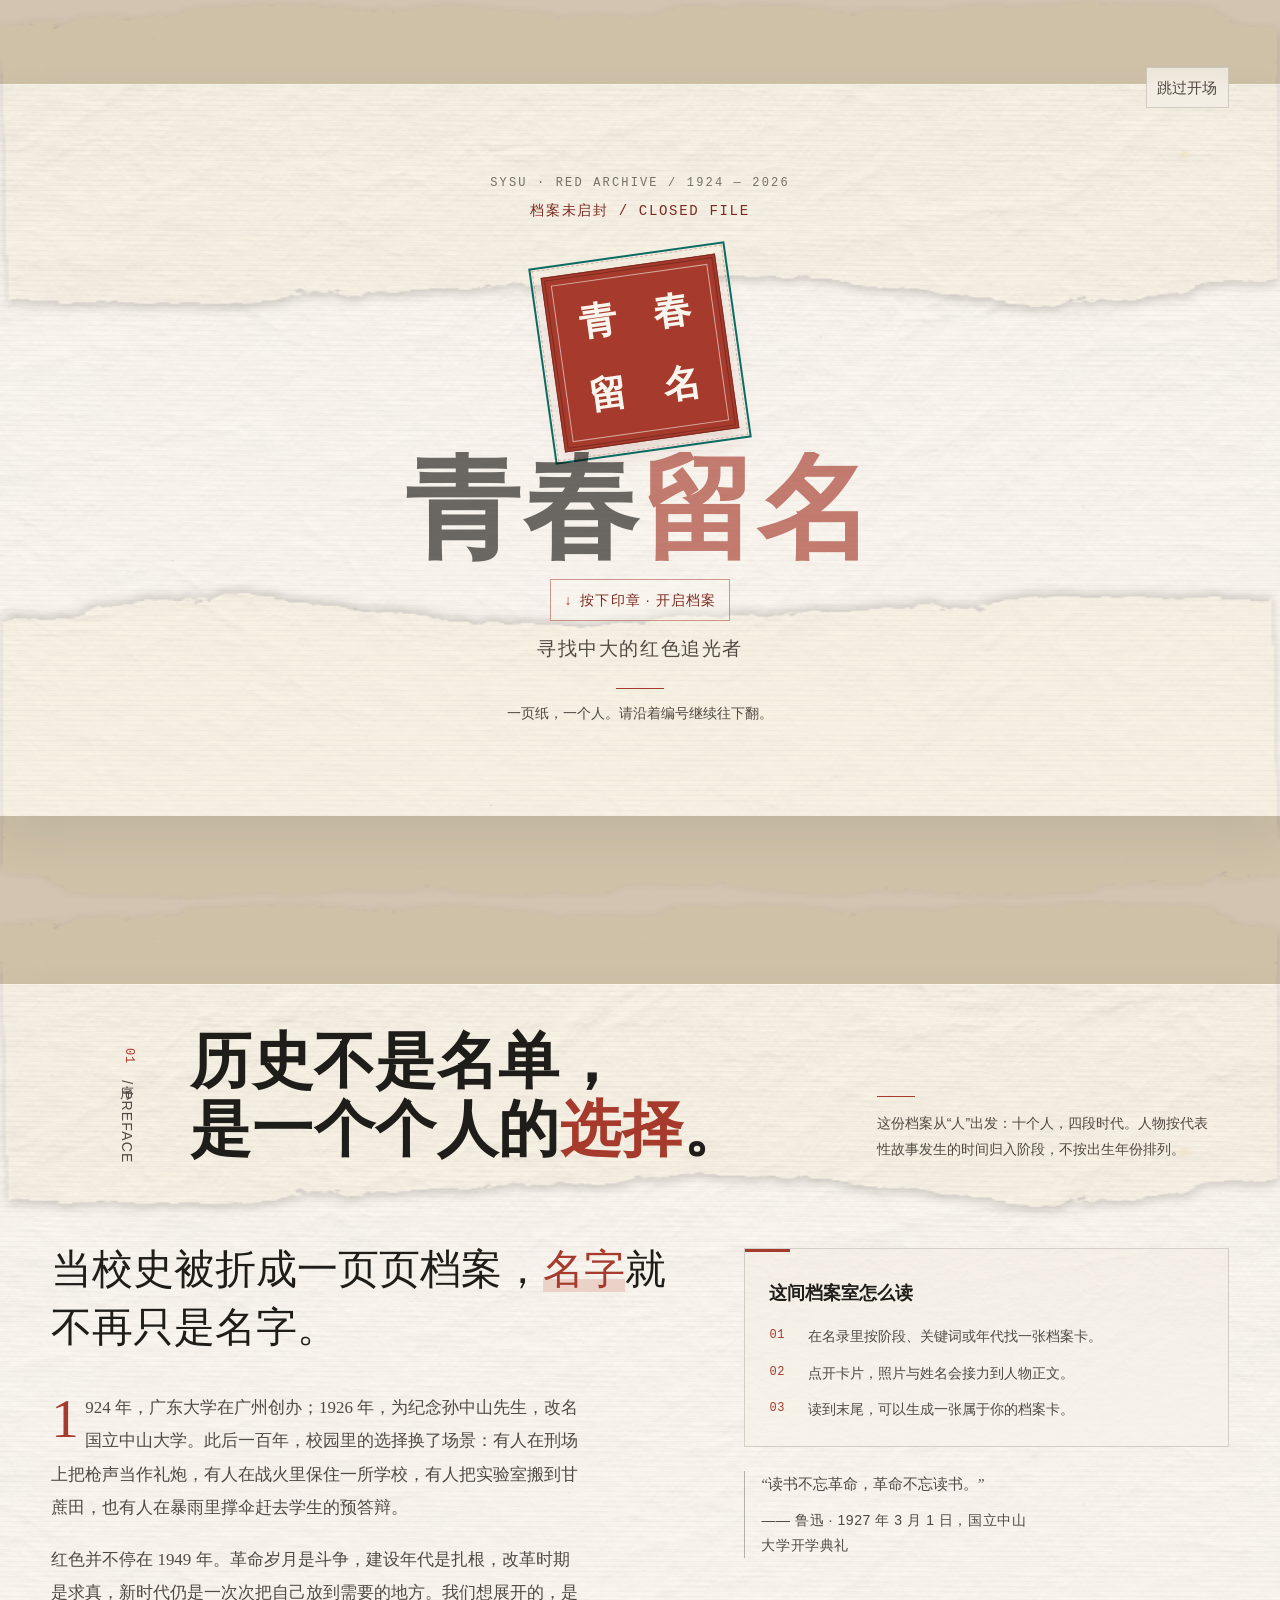
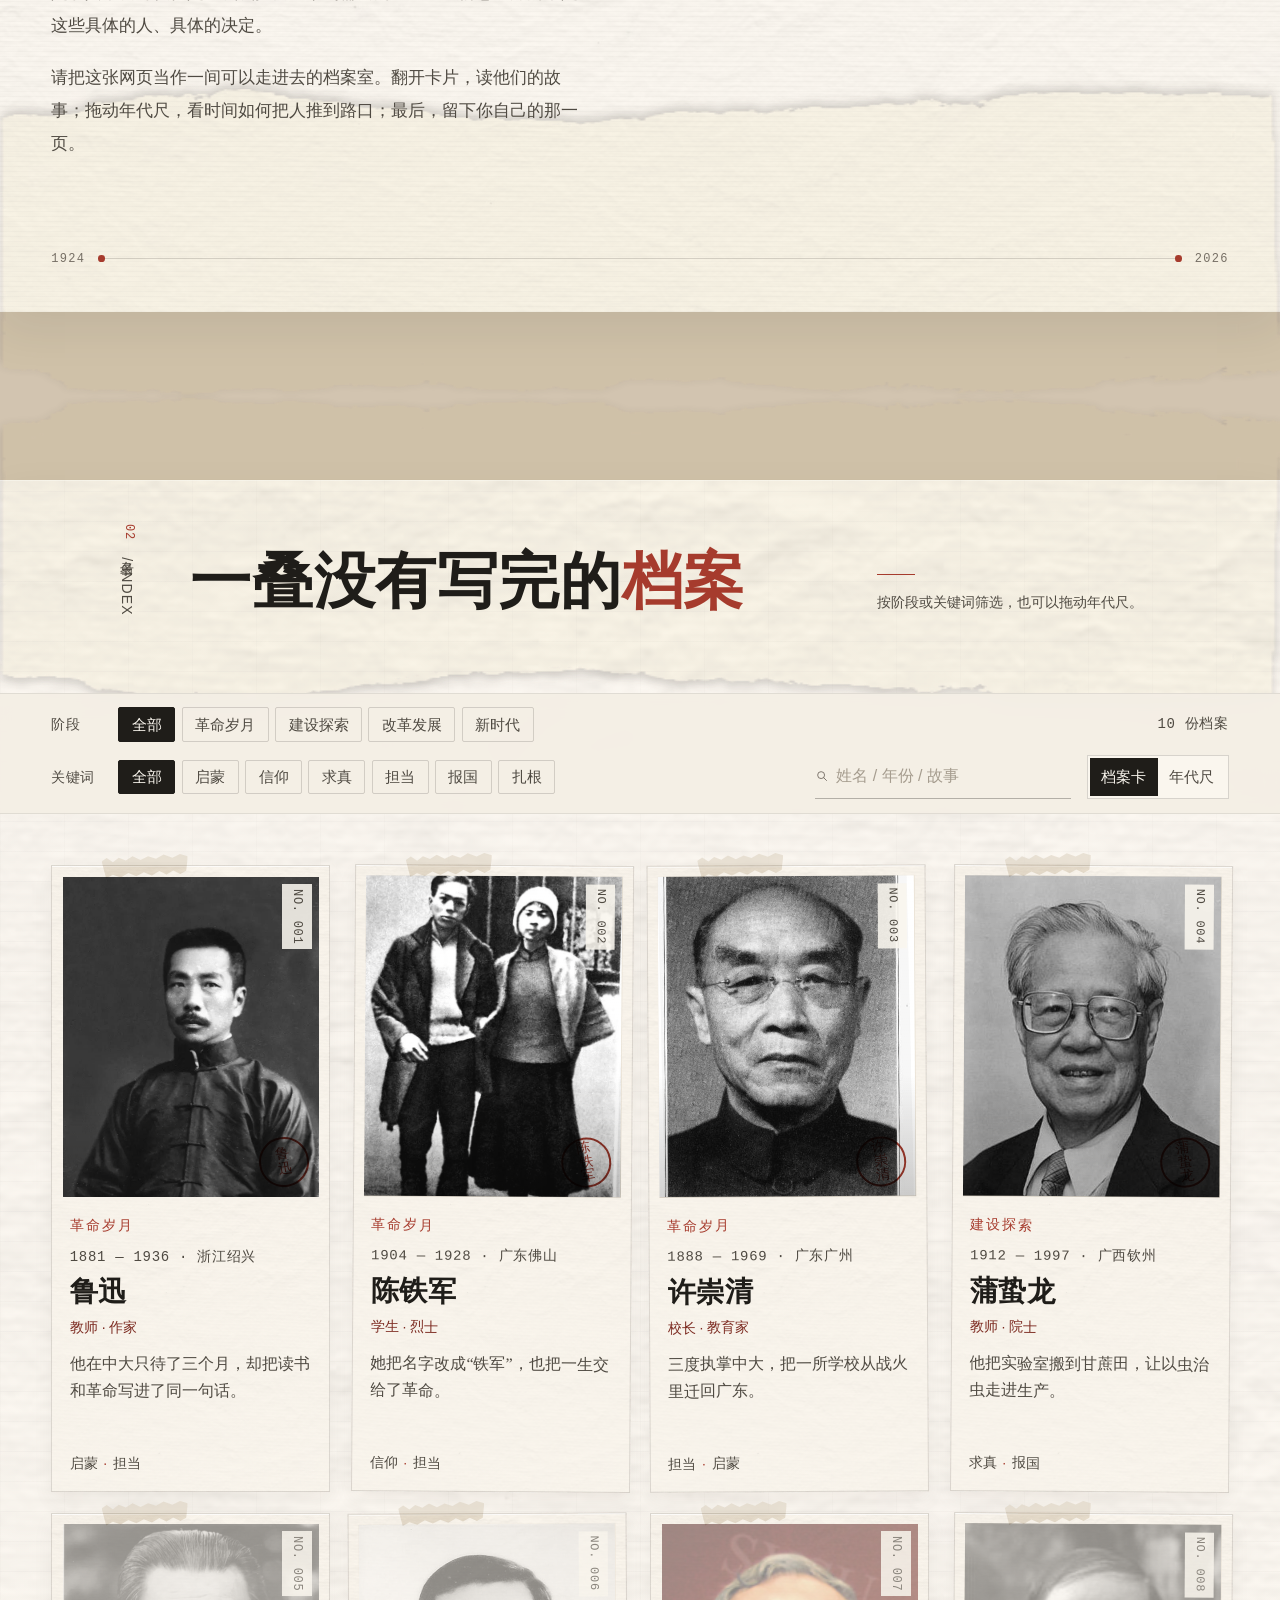
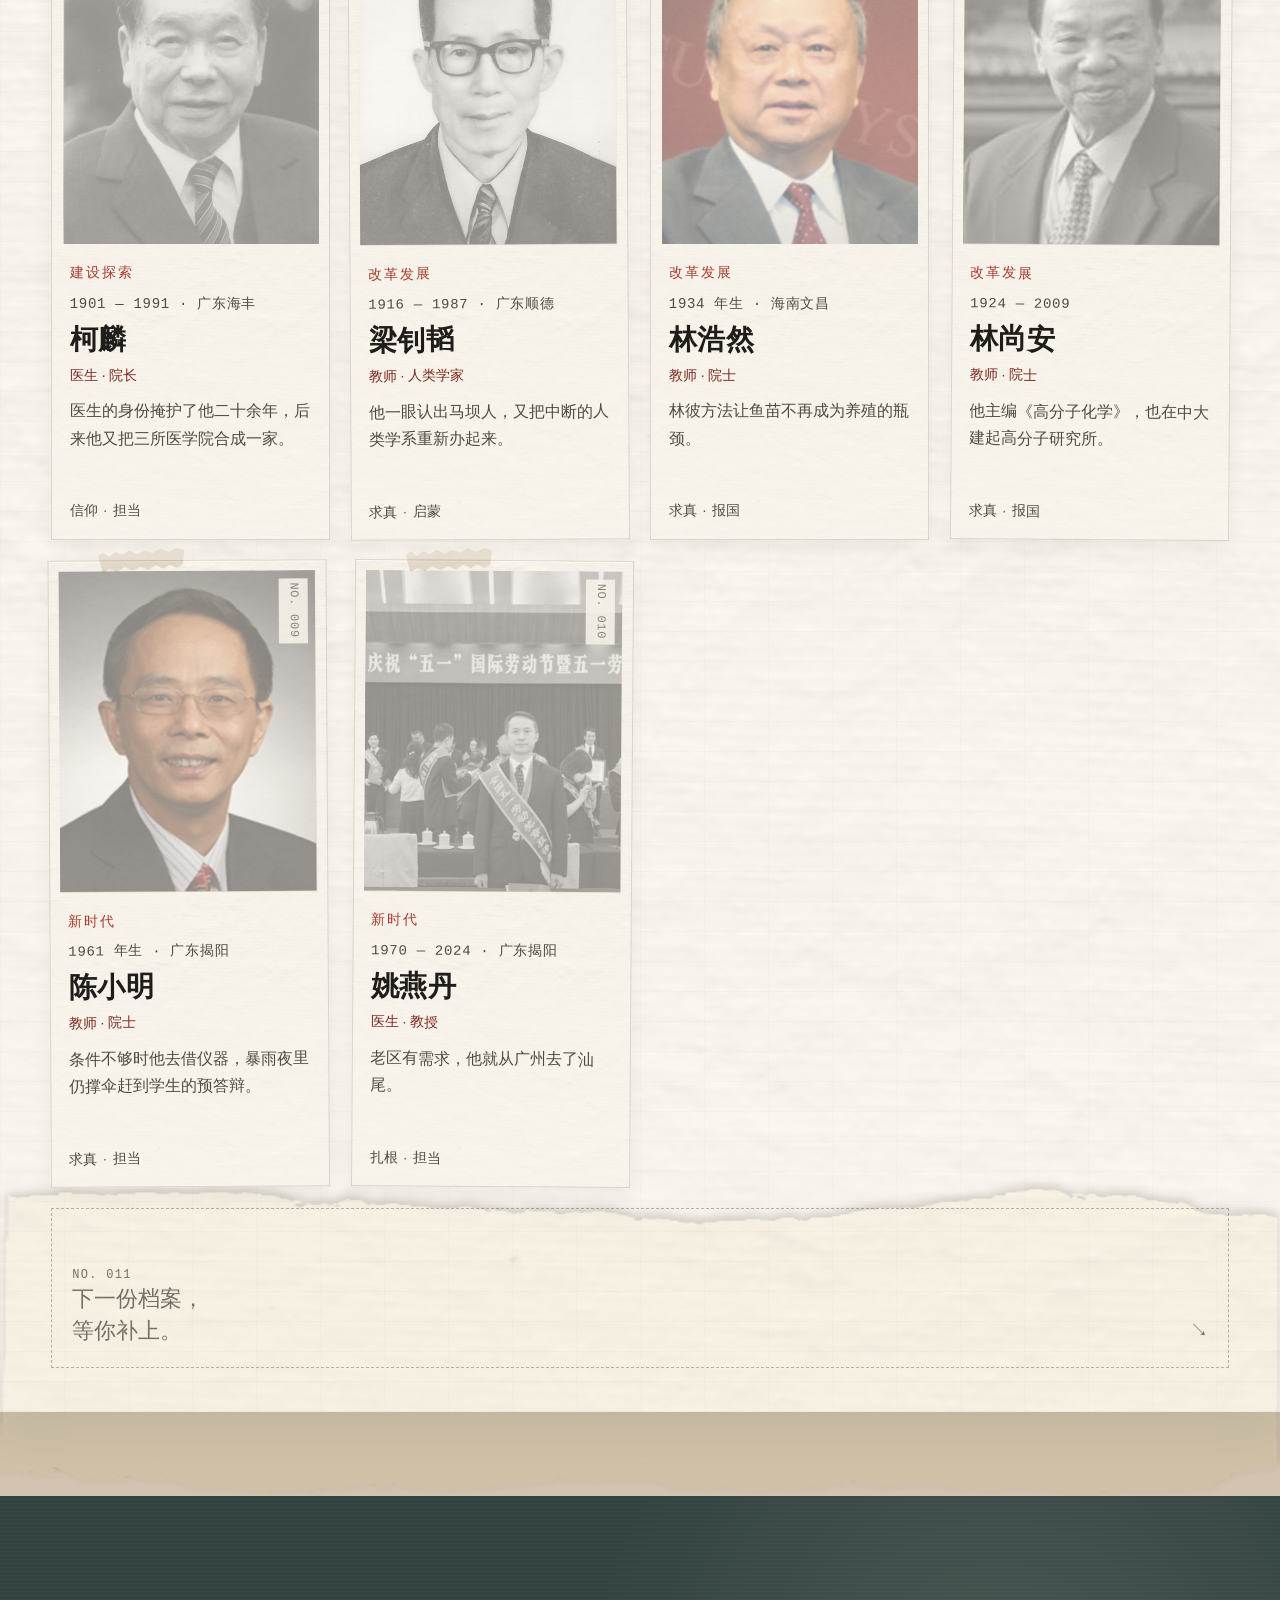
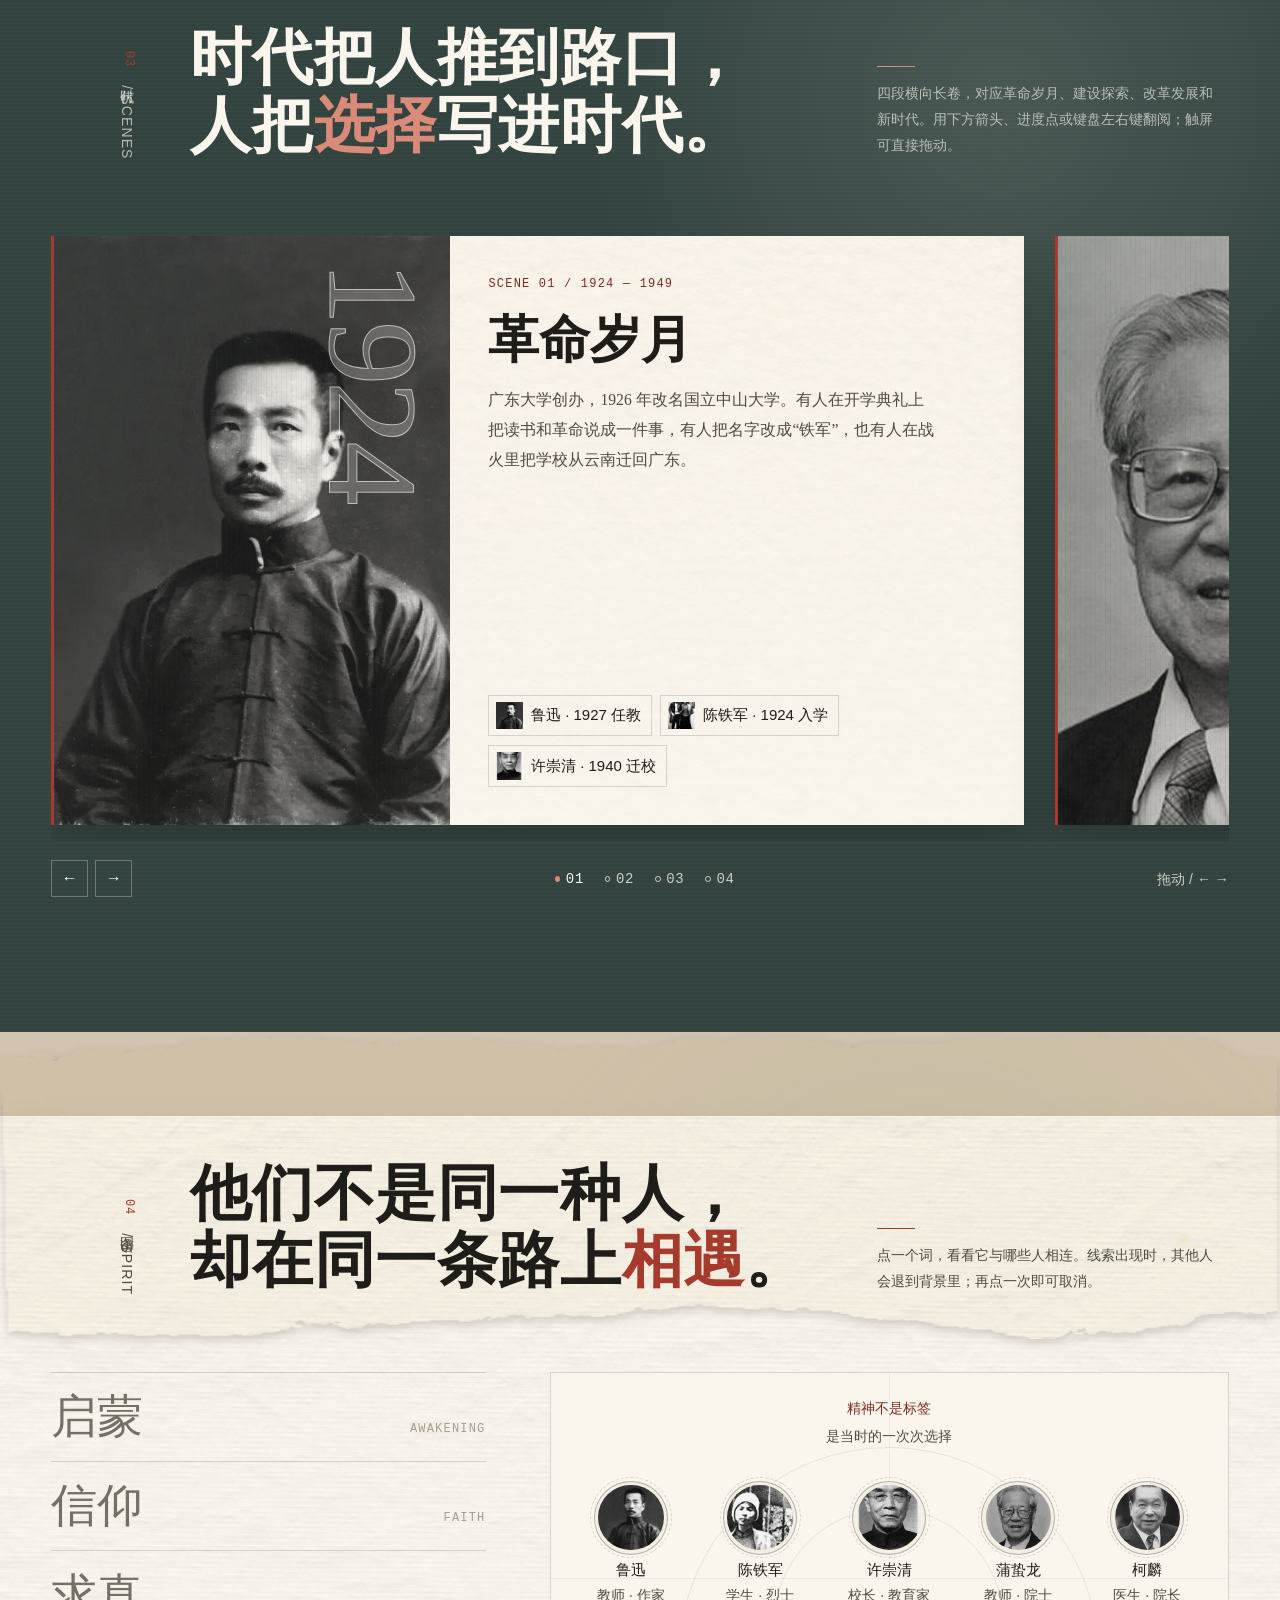
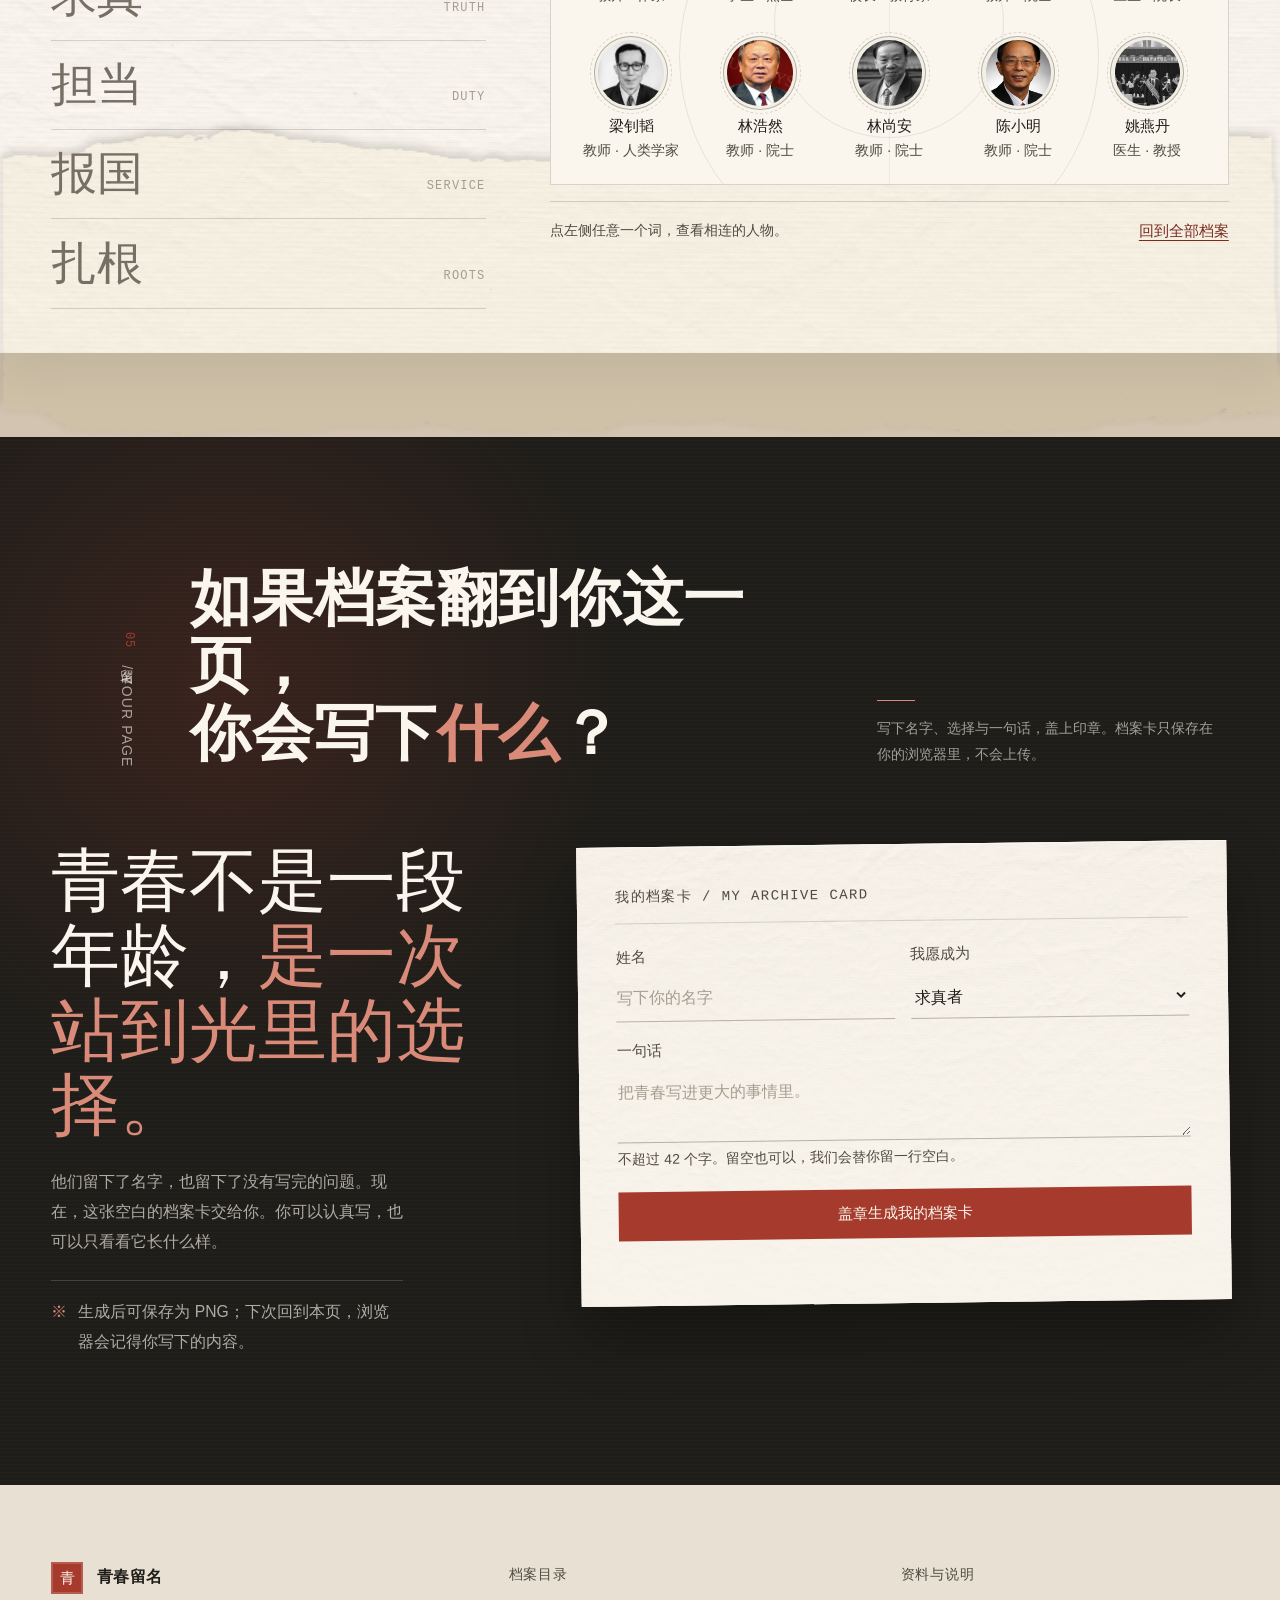
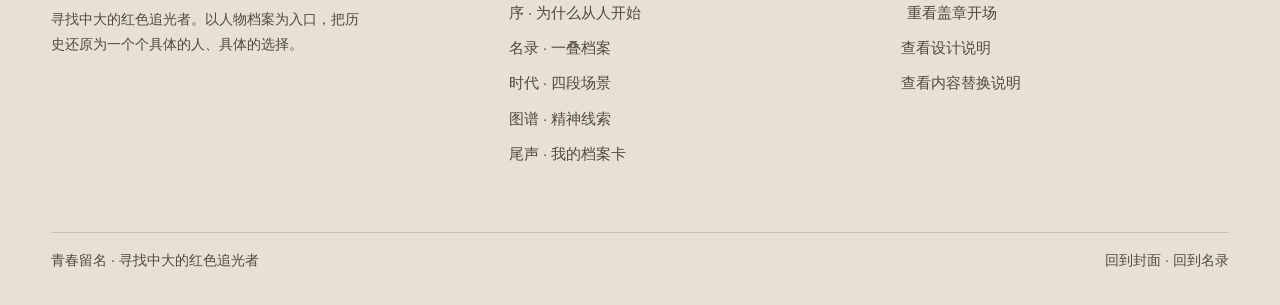
==== commit 5f46b0e2: "Unify person cards and improve typography and responsive layout" ====
--- a/index.html
+++ b/index.html
@@ -10,7 +10,7 @@
     />
     <title>青春留名 · 寻找中大的红色追光者</title>
     <link rel="icon" href="assets/img/favicon.svg" type="image/svg+xml" />
-    <link rel="stylesheet" href="assets/css/main.css?v=20261022h" />
+    <link rel="stylesheet" href="assets/css/main.css?v=20261023d" />
     <script>
       document.documentElement.classList.add("js");
     </script>
@@ -298,7 +298,7 @@
 
           <div class="index-grid" id="indexGrid">
             <a
-              class="dossier-card dossier-card--featured"
+              class="dossier-card"
               href="people/lu-xun.html"
               data-person="lu-xun"
               data-role="revolution"
@@ -585,7 +585,7 @@
             </a>
 
             <a
-              class="dossier-card dossier-card--wide"
+              class="dossier-card"
               href="people/yao-yandan.html"
               data-person="yao-yandan"
               data-role="newera"
--- a/assets/css/main.css
+++ b/assets/css/main.css
@@ -1,5 +1,5 @@
-@import url("tokens.css?v=20261019g");
-@import url("base.css?v=20261019g");
+@import url("tokens.css?v=20261023c");
+@import url("base.css?v=20261023c");
 @import url("motion.css?v=20261019g");
 
 /* ============================================================
@@ -89,9 +89,9 @@
 
 .brand-sub {
   font-family: var(--font-mono);
-  font-size: 0.6rem;
+  font-size: var(--text-support);
   letter-spacing: 0.14em;
-  color: var(--ink-3);
+  color: var(--ink-2);
   text-transform: uppercase;
 }
 
@@ -113,7 +113,7 @@
   border-radius: var(--radius);
   color: var(--ink-2);
   font-family: var(--font-ui);
-  font-size: 0.72rem;
+  font-size: var(--text-control);
   line-height: 1;
   transition:
     color var(--dur-tap) var(--ease-out),
@@ -168,9 +168,9 @@
   gap: 0.7rem;
   min-height: 2.6rem;
   padding-inline-end: 1.15rem;
-  color: var(--ink-3);
-  font-family: var(--font-ui);
-  font-size: 0.68rem;
+  color: var(--ink-2);
+  font-family: var(--font-ui);
+  font-size: var(--text-control);
   text-decoration: none;
   transition: color var(--dur-ui) var(--ease-out);
 }
@@ -192,7 +192,7 @@
 
 .rail-item .rail-no {
   font-family: var(--font-mono);
-  font-size: 0.56rem;
+  font-size: var(--text-micro);
   letter-spacing: 0.08em;
   opacity: 0;
   transform: translateX(0.35rem);
@@ -342,7 +342,7 @@
   background: var(--ink);
   color: var(--paper-raised);
   font-family: var(--font-ui);
-  font-size: 0.8rem;
+  font-size: var(--text-control);
   text-decoration: none;
   transition:
     background-color var(--dur-tap) var(--ease-out),
@@ -362,7 +362,7 @@
   border-bottom: 1px solid var(--line-strong);
   color: var(--ink-2);
   font-family: var(--font-ui);
-  font-size: 0.75rem;
+  font-size: var(--text-control);
   text-decoration: none;
   transition:
     color var(--dur-tap) var(--ease-out),
@@ -393,7 +393,7 @@
 .hero-meta strong {
   color: var(--ink);
   font-family: var(--font-mono);
-  font-size: 0.7rem;
+  font-size: var(--text-support);
   font-weight: 500;
   letter-spacing: 0.04em;
 }
@@ -513,7 +513,7 @@
   gap: 0.4rem;
   color: var(--ink-3);
   font-family: var(--font-mono);
-  font-size: 0.5rem;
+  font-size: var(--text-micro);
   letter-spacing: 0.04em;
 }
 
@@ -583,7 +583,7 @@
   border-bottom: 0;
   color: var(--ink-2);
   font-family: var(--font-display);
-  font-size: 0.85rem;
+  font-size: var(--text-support);
   letter-spacing: 0.08em;
 }
 
@@ -616,7 +616,7 @@
   gap: 0.25rem;
   color: var(--ink-3);
   font-family: var(--font-mono);
-  font-size: 0.58rem;
+  font-size: var(--text-micro);
   letter-spacing: 0.08em;
   line-height: 1.5;
   text-transform: uppercase;
@@ -624,7 +624,7 @@
 
 .dossier-head .archive-mark strong {
   color: var(--cinnabar-deep);
-  font-size: 0.68rem;
+  font-size: var(--text-support);
   font-weight: 600;
 }
 
@@ -640,7 +640,7 @@
   display: block;
   color: var(--ink-3);
   font-family: var(--font-mono);
-  font-size: 0.62rem;
+  font-size: var(--text-micro);
   font-weight: 500;
   letter-spacing: 0.12em;
   text-transform: uppercase;
@@ -686,7 +686,7 @@
   max-width: 11rem;
   color: var(--ink-3);
   font-family: var(--font-ui);
-  font-size: 0.66rem;
+  font-size: var(--text-micro);
   line-height: 1.6;
 }
 
@@ -763,9 +763,9 @@
   display: flex;
   align-items: center;
   gap: 0.8rem;
-  color: var(--ink-3);
-  font-family: var(--font-ui);
-  font-size: 0.66rem;
+  color: var(--ink-2);
+  font-family: var(--font-ui);
+  font-size: var(--text-support);
 }
 
 /* 入场：一张纸盖住页面，印章落下后再揭开 */
@@ -808,7 +808,7 @@
 .intro-state {
   margin-block-start: 0.55rem;
   color: var(--cinnabar-deep);
-  font-size: 0.6rem;
+  font-size: var(--text-support);
   letter-spacing: 0.12em;
   transition:
     opacity var(--dur-ui) var(--ease-out),
@@ -974,7 +974,7 @@
   background: rgba(250, 246, 238, 0.38);
   color: var(--cinnabar-deep);
   font-family: var(--font-ui);
-  font-size: 0.82rem;
+  font-size: var(--text-support);
   letter-spacing: 0.08em;
   transition:
     opacity var(--dur-ui) var(--ease-out),
@@ -1010,9 +1010,9 @@
 }
 
 .intro-note {
-  color: var(--ink-3);
-  font-family: var(--font-ui);
-  font-size: 0.7rem;
+  color: var(--ink-2);
+  font-family: var(--font-ui);
+  font-size: var(--text-support);
   line-height: 1.7;
 }
 
@@ -1052,9 +1052,9 @@
   border: 1px solid var(--line);
   background: rgba(244, 239, 229, 0.84);
   background: color-mix(in srgb, var(--paper) 84%, transparent);
-  color: var(--ink-3);
-  font-family: var(--font-ui);
-  font-size: 0.68rem;
+  color: var(--ink-2);
+  font-family: var(--font-ui);
+  font-size: var(--text-control);
   backdrop-filter: blur(6px);
   transition:
     opacity var(--dur-ui) var(--ease-out),
@@ -1097,16 +1097,16 @@
   align-items: flex-start;
   gap: 0.65rem;
   writing-mode: vertical-rl;
-  color: var(--ink-3);
-  font-family: var(--font-ui);
-  font-size: 0.68rem;
+  color: var(--ink-2);
+  font-family: var(--font-ui);
+  font-size: var(--text-support);
   letter-spacing: 0.08em;
 }
 
 .chapter-kicker .num {
   color: var(--cinnabar);
   font-family: var(--font-mono);
-  font-size: 0.58rem;
+  font-size: var(--text-micro);
   letter-spacing: 0.06em;
 }
 
@@ -1128,7 +1128,7 @@
   max-width: 21rem;
   color: var(--ink-2);
   font-family: var(--font-ui);
-  font-size: 0.82rem;
+  font-size: var(--text-support);
   line-height: 1.85;
 }
 
@@ -1322,7 +1322,7 @@
   gap: 0.6rem;
   color: var(--ink-2);
   font-family: var(--font-ui);
-  font-size: 0.78rem;
+  font-size: var(--text-support);
   line-height: 1.7;
   counter-increment: note;
 }
@@ -1331,7 +1331,7 @@
   content: "0" counter(note);
   color: var(--cinnabar);
   font-family: var(--font-mono);
-  font-size: 0.62rem;
+  font-size: var(--text-micro);
   letter-spacing: 0.05em;
 }
 
@@ -1339,7 +1339,7 @@
   max-width: 18rem;
   padding-inline-start: 1rem;
   border-inline-start: 1px solid var(--line-strong);
-  color: var(--ink-3);
+  color: var(--ink-2);
   font-family: var(--font-display);
   font-size: 0.92rem;
   line-height: 1.8;
@@ -1349,7 +1349,7 @@
   display: block;
   margin-block-start: 0.65rem;
   font-family: var(--font-ui);
-  font-size: 0.65rem;
+  font-size: var(--text-support);
   font-style: normal;
   letter-spacing: 0.04em;
 }
@@ -1421,9 +1421,9 @@
 
 .filter-label {
   min-width: 3.2rem;
-  color: var(--ink-3);
-  font-family: var(--font-ui);
-  font-size: 0.68rem;
+  color: var(--ink-2);
+  font-family: var(--font-ui);
+  font-size: var(--text-support);
   letter-spacing: 0.04em;
 }
 
@@ -1441,7 +1441,7 @@
   background: transparent;
   color: var(--ink-2);
   font-family: var(--font-ui);
-  font-size: 0.72rem;
+  font-size: var(--text-control);
   line-height: 1.4;
   transition:
     color var(--dur-tap) var(--ease-out),
@@ -1465,6 +1465,7 @@
 }
 
 .filter-search {
+  max-width: 100%;
   display: flex;
   align-items: center;
   gap: 0.45rem;
@@ -1480,13 +1481,14 @@
 }
 
 .filter-search input {
+  min-width: 0;
   width: 100%;
   padding: 0.3rem 0;
   border: 0;
   background: transparent;
   color: var(--ink);
   font-family: var(--font-ui);
-  font-size: 0.75rem;
+  font-size: 1rem;
   outline: 0;
 }
 
@@ -1507,9 +1509,9 @@
 
 .view-switch button {
   padding: 0.38rem 0.72rem;
-  color: var(--ink-3);
-  font-family: var(--font-ui);
-  font-size: 0.7rem;
+  color: var(--ink-2);
+  font-family: var(--font-ui);
+  font-size: var(--text-control);
 }
 
 .view-switch button[aria-pressed="true"] {
@@ -1518,9 +1520,9 @@
 }
 
 .filter-count {
-  color: var(--ink-3);
+  color: var(--ink-2);
   font-family: var(--font-mono);
-  font-size: 0.62rem;
+  font-size: var(--text-support);
   letter-spacing: 0.05em;
   white-space: nowrap;
 }
@@ -1637,11 +1639,6 @@
   min-height: 18rem;
 }
 
-.dossier-card--wide .card-photo {
-  height: 100%;
-  aspect-ratio: auto;
-}
-
 .dossier-card--wide .card-body {
   padding: 1rem 0.8rem 0.5rem;
 }
@@ -1654,11 +1651,18 @@
   position: relative;
   z-index: 1;
   overflow: hidden;
+  width: 100%;
+  height: auto;
+  min-height: 0;
+  flex-shrink: 0;
+  align-self: start;
   aspect-ratio: 4 / 5;
   background: var(--paper-deep);
 }
 
 .card-photo img {
+  position: absolute;
+  inset: 0;
   width: 100%;
   height: 100%;
   object-fit: cover;
@@ -1699,7 +1703,7 @@
   background: rgba(250, 246, 238, 0.88);
   color: var(--ink-2);
   font-family: var(--font-mono);
-  font-size: 0.55rem;
+  font-size: var(--text-micro);
   letter-spacing: 0.06em;
   writing-mode: vertical-rl;
   text-orientation: mixed;
@@ -1719,7 +1723,7 @@
   background: rgba(244, 239, 229, 0.18);
   color: var(--cinnabar);
   font-family: var(--font-display);
-  font-size: 0.7rem;
+  font-size: var(--text-support);
   line-height: 1.05;
   text-align: center;
   transform: rotate(-9deg);
@@ -1750,9 +1754,9 @@
 }
 
 .card-life {
-  color: var(--ink-3);
+  color: var(--ink-2);
   font-family: var(--font-mono);
-  font-size: 0.58rem;
+  font-size: var(--text-support);
   letter-spacing: 0.05em;
 }
 
@@ -1760,20 +1764,25 @@
   margin: 0;
   color: var(--cinnabar);
   font-family: var(--font-ui);
-  font-size: 0.62rem;
+  font-size: var(--text-support);
   letter-spacing: 0.14em;
 }
 
 .card-role {
   color: var(--cinnabar-deep);
   font-family: var(--font-ui);
-  font-size: 0.68rem;
+  font-size: var(--text-support);
 }
 
 .card-line {
+  display: -webkit-box;
+  -webkit-box-orient: vertical;
+  -webkit-line-clamp: 3;
+  overflow: hidden;
+  min-height: 5.16em;
   margin-block-start: 0.2rem;
   color: var(--ink-2);
-  font-size: 0.86rem;
+  font-size: 1rem;
   line-height: 1.72;
 }
 
@@ -1786,20 +1795,15 @@
 }
 
 .card-keywords span {
-  color: var(--ink-3);
-  font-family: var(--font-ui);
-  font-size: 0.62rem;
+  color: var(--ink-2);
+  font-family: var(--font-ui);
+  font-size: var(--text-support);
 }
 
 .card-keywords span + span::before {
   content: "·";
   margin-inline-end: 0.35rem;
   color: var(--cinnabar);
-}
-
-.dossier-card--featured .card-photo {
-  aspect-ratio: auto;
-  min-height: 20rem;
 }
 
 .dossier-card--featured .card-body {
@@ -1879,7 +1883,7 @@
   padding: 0.65rem 1.1rem;
   border: 1px solid var(--ink);
   font-family: var(--font-ui);
-  font-size: 0.75rem;
+  font-size: var(--text-control);
 }
 
 .is-filtering .dossier-card:not(.archive-gap) {
@@ -1940,7 +1944,7 @@
   max-width: 25rem;
   color: var(--ink-2);
   font-family: var(--font-ui);
-  font-size: 0.75rem;
+  font-size: var(--text-support);
   line-height: 1.75;
 }
 
@@ -1969,15 +1973,15 @@
 
 .year-readout span {
   padding-block-end: 0.45rem;
-  color: var(--ink-3);
+  color: var(--ink-2);
   font-family: var(--font-mono);
-  font-size: 0.62rem;
+  font-size: var(--text-support);
   letter-spacing: 0.08em;
 }
 
 .year-track {
   position: relative;
-  padding-block: 1.6rem 2.2rem;
+  padding-block: 1.6rem 7rem;
 }
 
 .year-track::before {
@@ -2048,7 +2052,7 @@
 }
 
 .year-tick.is-raised {
-  transform: translate(-50%, -0.9rem);
+  transform: translate(-50%, -2.5rem);
 }
 
 .year-tick {
@@ -2058,9 +2062,9 @@
   flex-direction: column;
   align-items: center;
   gap: 0.2rem;
-  color: var(--ink-4);
+  color: var(--ink-2);
   font-family: var(--font-mono);
-  font-size: 0.52rem;
+  font-size: var(--text-support);
   transform: translateX(-50%);
   transition: color var(--dur-ui) var(--ease-out);
 }
@@ -2106,7 +2110,7 @@
 .year-person .yp-no {
   color: var(--cinnabar);
   font-family: var(--font-mono);
-  font-size: 0.58rem;
+  font-size: var(--text-micro);
 }
 
 .year-person .yp-name {
@@ -2116,9 +2120,9 @@
 
 .year-person .yp-label {
   display: block;
-  color: var(--ink-3);
-  font-family: var(--font-ui);
-  font-size: 0.68rem;
+  color: var(--ink-2);
+  font-family: var(--font-ui);
+  font-size: var(--text-support);
   line-height: 1.55;
 }
 
@@ -2130,8 +2134,8 @@
 .year-empty {
   padding: 1rem 0.8rem;
   border-top: 1px solid var(--line);
-  color: var(--ink-3);
-  font-size: 0.82rem;
+  color: var(--ink-2);
+  font-size: var(--text-support);
 }
 
 /* ============================================================
@@ -2283,7 +2287,7 @@
 .era-index {
   color: var(--cinnabar-deep);
   font-family: var(--font-mono);
-  font-size: 0.58rem;
+  font-size: var(--text-micro);
   letter-spacing: 0.1em;
 }
 
@@ -2318,7 +2322,7 @@
   border: 1px solid var(--line);
   color: var(--ink);
   font-family: var(--font-ui);
-  font-size: 0.7rem;
+  font-size: var(--text-control);
   text-decoration: none;
   transition:
     border-color var(--dur-tap) var(--ease-out),
@@ -2338,13 +2342,14 @@
 }
 
 .era-footnote {
-  color: var(--ink-3);
-  font-family: var(--font-ui);
-  font-size: 0.62rem;
+  color: var(--ink-2);
+  font-family: var(--font-ui);
+  font-size: var(--text-support);
   line-height: 1.6;
 }
 
 .era-controls {
+  flex-wrap: wrap;
   display: flex;
   align-items: center;
   justify-content: space-between;
@@ -2377,6 +2382,7 @@
 }
 
 .era-dots {
+  flex-wrap: wrap;
   display: flex;
   align-items: center;
   gap: 0.55rem;
@@ -2386,9 +2392,9 @@
   display: flex;
   align-items: center;
   gap: 0.35rem;
-  color: rgba(250, 246, 238, 0.48);
+  color: rgba(250, 246, 238, 0.78);
   font-family: var(--font-mono);
-  font-size: 0.56rem;
+  font-size: var(--text-support);
   letter-spacing: 0.05em;
   transition: color var(--dur-ui) var(--ease-out);
 }
@@ -2411,9 +2417,9 @@
 }
 
 .era-hint {
-  color: rgba(250, 246, 238, 0.48);
-  font-family: var(--font-ui);
-  font-size: 0.62rem;
+  color: rgba(250, 246, 238, 0.78);
+  font-family: var(--font-ui);
+  font-size: var(--text-support);
 }
 
 /* ============================================================
@@ -2473,7 +2479,7 @@
 .keyword-btn .kw-en {
   color: var(--ink-4);
   font-family: var(--font-mono);
-  font-size: 0.55rem;
+  font-size: var(--text-micro);
   letter-spacing: 0.1em;
   text-transform: uppercase;
 }
@@ -2501,7 +2507,10 @@
 
 .spirit-map {
   position: relative;
-  min-height: clamp(31rem, 54vh, 38rem);
+  display: grid;
+  grid-template-columns: repeat(5, minmax(0, 1fr));
+  gap: 2rem 1rem;
+  padding: 1.5rem;
   overflow: hidden;
   border: 1px solid var(--line);
   background:
@@ -2577,19 +2586,17 @@
 }
 
 .spirit-node {
-  position: absolute;
+  position: relative;
   z-index: 2;
-  inset-inline-start: var(--x);
-  inset-block-start: var(--y);
-  display: flex;
-  width: 6.4rem;
+  display: flex;
+  width: 100%;
+  min-width: 0;
   flex-direction: column;
   align-items: center;
   gap: 0.42rem;
   color: var(--ink);
   text-align: center;
   text-decoration: none;
-  transform: translate(-50%, -50%);
   transition:
     opacity var(--dur-ui) var(--ease-out),
     transform var(--dur-ui) var(--ease-out);
@@ -2631,9 +2638,9 @@
 }
 
 .spirit-node .node-role {
-  color: var(--ink-3);
-  font-family: var(--font-ui);
-  font-size: 0.58rem;
+  color: var(--ink-2);
+  font-family: var(--font-ui);
+  font-size: var(--text-support);
   line-height: 1.3;
 }
 
@@ -2698,26 +2705,24 @@
 }
 
 .spirit-center-note {
-  position: absolute;
+  position: relative;
+  grid-column: 1 / -1;
+  order: -1;
   z-index: 0;
-  inset-inline-start: 50%;
-  inset-block-start: 50%;
-  width: 8.4rem;
-  color: var(--ink-3);
+  color: var(--ink-2);
   font-family: var(--font-display);
-  font-size: 0.72rem;
+  font-size: var(--text-support);
   line-height: 1.7;
   text-align: center;
-  transform: translate(-50%, -50%);
   pointer-events: none;
-  opacity: 0.62;
+  opacity: 1;
 }
 
 .spirit-center-note strong {
   display: block;
   margin-block-end: 0.3rem;
   color: var(--cinnabar-deep);
-  font-size: 0.82rem;
+  font-size: var(--text-support);
   font-weight: 500;
 }
 
@@ -2735,14 +2740,14 @@
 .spirit-result p {
   color: var(--ink-2);
   font-family: var(--font-ui);
-  font-size: 0.75rem;
+  font-size: var(--text-support);
   line-height: 1.7;
 }
 
 .spirit-result a {
   color: var(--cinnabar-deep);
   font-family: var(--font-ui);
-  font-size: 0.72rem;
+  font-size: var(--text-control);
   text-underline-offset: 0.25em;
 }
 
@@ -2834,9 +2839,9 @@
   margin-block-start: 2rem;
   padding-block-start: 1rem;
   border-top: 1px solid rgba(250, 246, 238, 0.16);
-  color: rgba(250, 246, 238, 0.48);
-  font-family: var(--font-ui);
-  font-size: 0.68rem;
+  color: rgba(250, 246, 238, 0.78);
+  font-family: var(--font-ui);
+  font-size: var(--text-support);
   line-height: 1.75;
 }
 
@@ -2868,9 +2873,9 @@
   display: block;
   padding-block-end: 0.85rem;
   border-bottom: 1px solid var(--line);
-  color: var(--ink-3);
+  color: var(--ink-2);
   font-family: var(--font-mono);
-  font-size: 0.55rem;
+  font-size: var(--text-support);
   letter-spacing: 0.1em;
 }
 
@@ -2892,9 +2897,9 @@
 }
 
 .field label {
-  color: var(--ink-3);
-  font-family: var(--font-ui);
-  font-size: 0.68rem;
+  color: var(--ink-2);
+  font-family: var(--font-ui);
+  font-size: var(--text-control);
 }
 
 .field input,
@@ -2931,9 +2936,9 @@
 }
 
 .field-hint {
-  color: var(--ink-4);
-  font-family: var(--font-ui);
-  font-size: 0.6rem;
+  color: var(--ink-2);
+  font-family: var(--font-ui);
+  font-size: var(--text-support);
   line-height: 1.5;
 }
 
@@ -2948,7 +2953,7 @@
   background: var(--cinnabar);
   color: var(--paper-raised);
   font-family: var(--font-ui);
-  font-size: 0.76rem;
+  font-size: var(--text-control);
   transition:
     background-color var(--dur-tap) var(--ease-out),
     transform var(--dur-tap) var(--ease-out);
@@ -2989,7 +2994,7 @@
   border-bottom: 1px solid var(--line-strong);
   color: var(--ink-2);
   font-family: var(--font-ui);
-  font-size: 0.7rem;
+  font-size: var(--text-control);
   text-decoration: none;
 }
 
@@ -3002,9 +3007,9 @@
 .card-status {
   min-height: 1.2rem;
   margin-block-start: 0.5rem;
-  color: var(--ink-3);
-  font-family: var(--font-ui);
-  font-size: 0.64rem;
+  color: var(--ink-2);
+  font-family: var(--font-ui);
+  font-size: var(--text-support);
 }
 
 .card-dom-fallback {
@@ -3041,15 +3046,15 @@
   margin-block-start: 0.8rem;
   color: var(--ink-2);
   font-family: var(--font-ui);
-  font-size: 0.76rem;
+  font-size: var(--text-support);
   line-height: 1.8;
 }
 
 .footer-col h3 {
   margin-block-end: 0.8rem;
-  color: var(--ink-3);
-  font-family: var(--font-ui);
-  font-size: 0.66rem;
+  color: var(--ink-2);
+  font-family: var(--font-ui);
+  font-size: var(--text-support);
   font-weight: 500;
   letter-spacing: 0.05em;
 }
@@ -3064,7 +3069,7 @@
 .footer-col span {
   color: var(--ink-2);
   font-family: var(--font-ui);
-  font-size: 0.72rem;
+  font-size: var(--text-control);
   line-height: 1.7;
   text-decoration: none;
 }
@@ -3085,9 +3090,9 @@
   margin: clamp(2.5rem, 5vw, 4rem) auto 0;
   padding-block-start: 1rem;
   border-top: 1px solid var(--line);
-  color: var(--ink-3);
-  font-family: var(--font-ui);
-  font-size: 0.64rem;
+  color: var(--ink-2);
+  font-family: var(--font-ui);
+  font-size: var(--text-support);
   line-height: 1.7;
 }
 
@@ -3290,10 +3295,6 @@
     grid-template-columns: minmax(9rem, 0.7fr) minmax(0, 1.3fr);
   }
 
-  .dossier-card--featured .card-photo {
-    height: 100%;
-  }
-
   .chronology-main {
     grid-template-columns: 1fr;
   }
@@ -3390,18 +3391,8 @@
     display: flex;
   }
 
-  .dossier-card--featured .card-photo {
-    height: auto;
-    aspect-ratio: 4 / 5;
-  }
-
   .dossier-card--wide {
     display: flex;
-  }
-
-  .dossier-card--wide .card-photo {
-    height: auto;
-    aspect-ratio: 4 / 5;
   }
 
   .era-panel {
@@ -3469,9 +3460,9 @@
 
   .spirit-mobile-list .ml-role {
     display: block;
-    color: var(--ink-3);
+    color: var(--ink-2);
     font-family: var(--font-ui);
-    font-size: 0.62rem;
+    font-size: var(--text-support);
   }
 
   .field-row {
@@ -3580,7 +3571,7 @@
   }
 
   .time-anchor {
-    font-size: 0.6rem;
+    font-size: var(--text-support);
   }
 
   .filter-row {
@@ -3608,7 +3599,7 @@
   }
 
   .era-dot {
-    font-size: 0.48rem;
+    font-size: var(--text-support);
   }
 
   .keyword-btn .kw-cn {
@@ -3659,3 +3650,39 @@
 .index-grid[hidden] {
   display: none !important;
 }
+
+/* Keep enlarged year labels apart on compact tracks. The range still selects every year. */
+.year-tick[data-year="2017"] { transform: translate(-50%, -5rem); }
+@media (max-width: 560px) {
+  .year-tick:not([data-year="1924"]):not([data-year="1958"]):not([data-year="1978"]):not([data-year="2026"]) { display: none; }
+}
+
+@media (max-width: 560px) {
+  .year-track { padding-block-end: 2.2rem; }
+}
+
+/* Room for enlarged labels without covering the reading area. */
+@media (min-width: 901px) and (max-width: 1200px) {
+  .spirit-map { grid-template-columns: repeat(3, minmax(0, 1fr)); }
+}
+@media (max-width: 680px) {
+  .filter-bar { position: static; gap: 0.85rem; }
+  .filter-row { display: grid; grid-template-columns: minmax(0, 1fr) auto; gap: 0.5rem 0.75rem; }
+  .filter-label { grid-column: 1; grid-row: 1; min-width: 0; }
+  .filter-count { grid-column: 2; grid-row: 1; }
+  .chip-set { grid-column: 1 / -1; grid-row: 2; flex-wrap: nowrap; overflow-x: auto; padding: 0.2rem 0.25rem 0.45rem; scroll-padding-inline: 0.25rem; }
+  .chip { flex-shrink: 0; }
+  .view-switch { grid-column: 2; grid-row: 1; }
+  .filter-search { grid-column: 1 / -1; grid-row: 3; min-width: 0; }
+  .filter-spacer { display: none; }
+  .footer-col ul { gap: 0.65rem; }
+}
+
+/* Let the mobile cover grow with its text instead of overlapping the stamp. */
+@media (max-width: 680px) {
+  .dossier { position: relative; inset-block-start: auto; aspect-ratio: auto; }
+  .dossier-title { margin-block-start: 1.5rem; }
+  .dossier-lines { display: none; }
+  .dossier-foot { position: static; margin-block-start: 1rem; }
+  .seal--hero { position: relative; inset: auto; margin: 1.5rem 0 0 0.5rem; }
+}
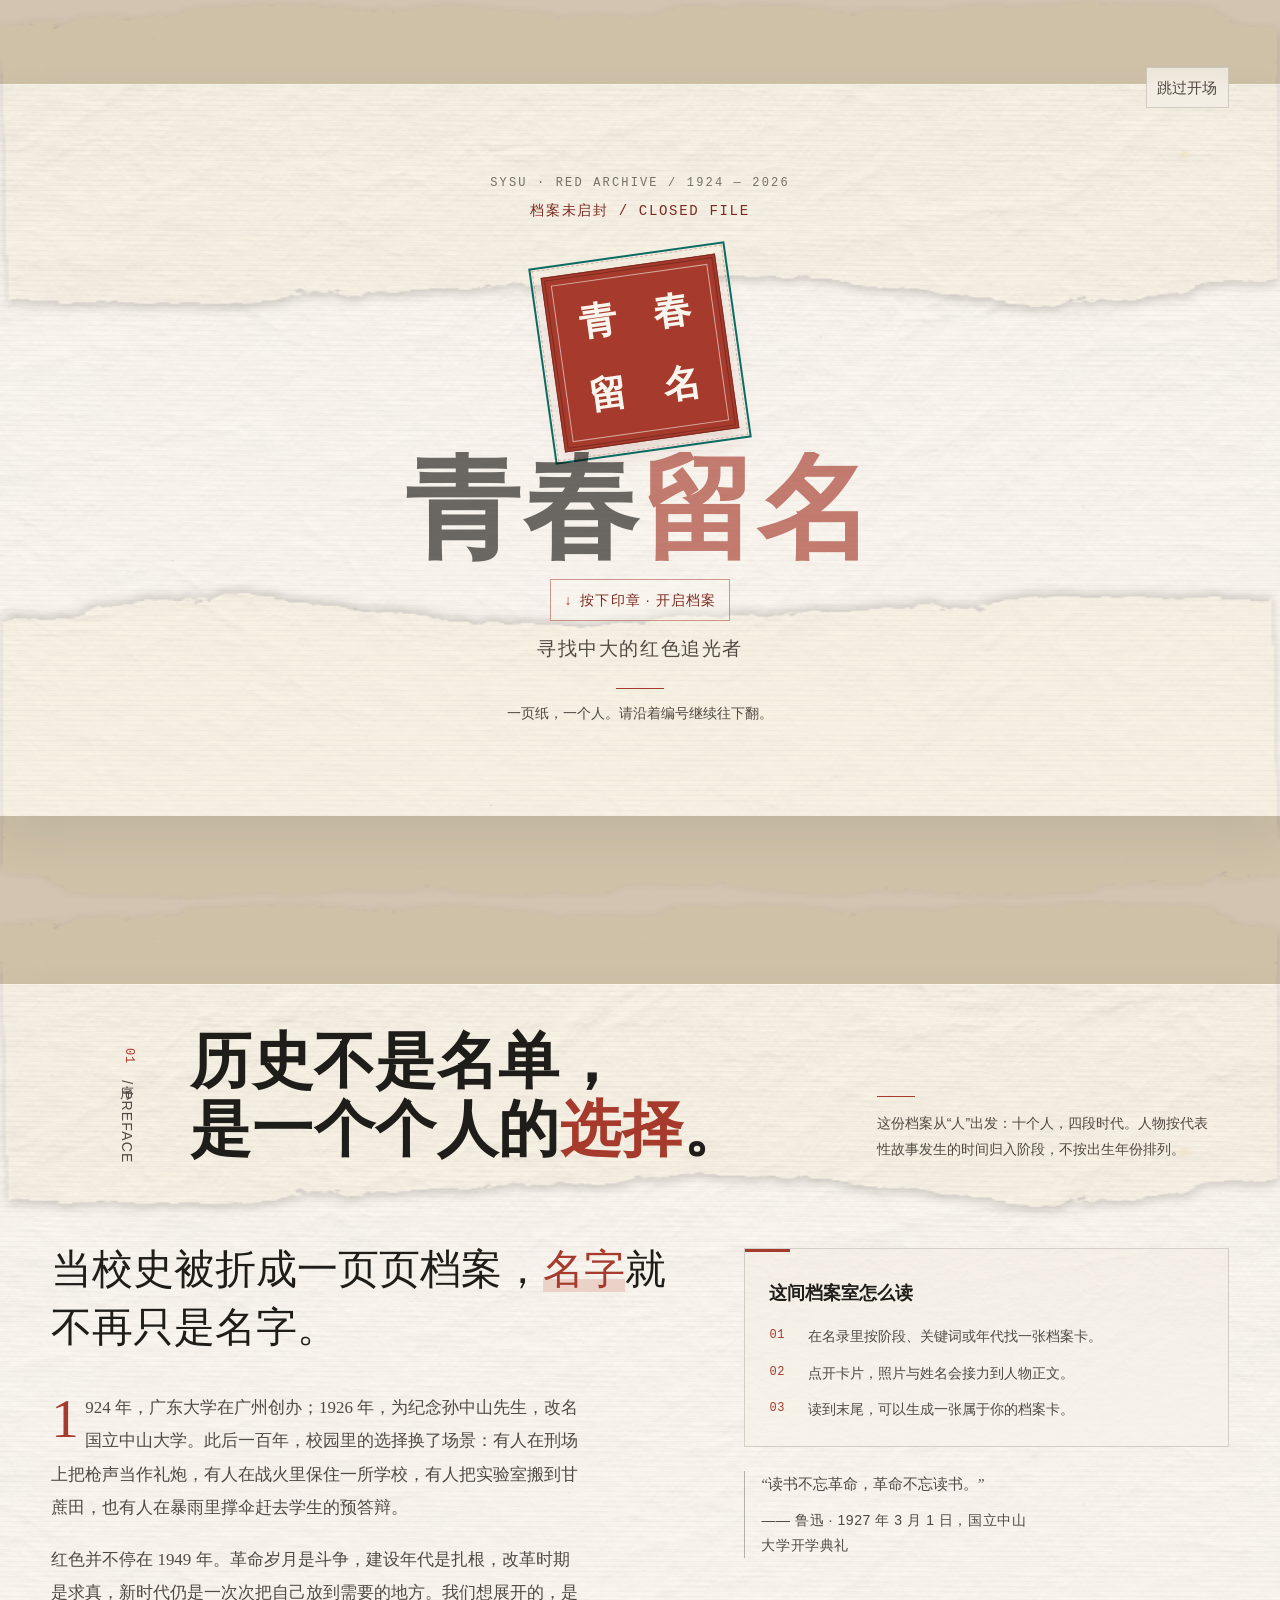
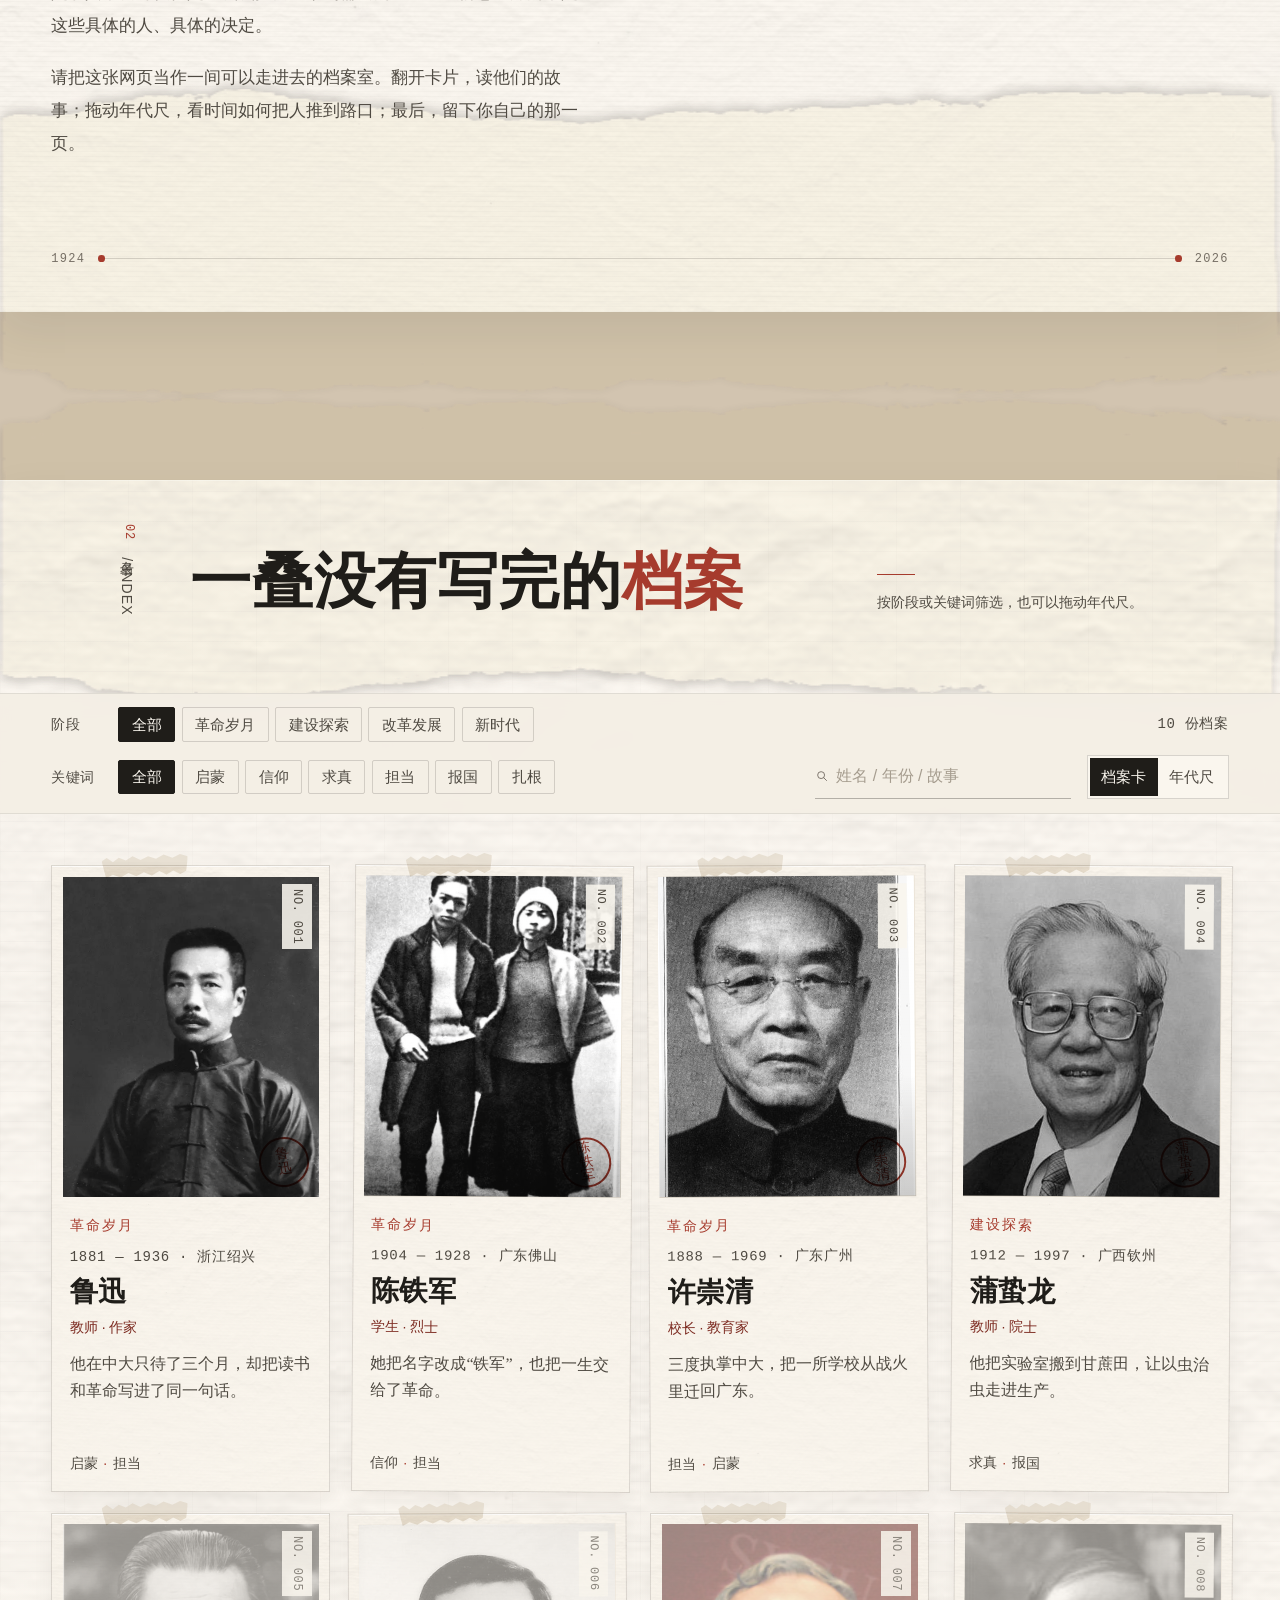
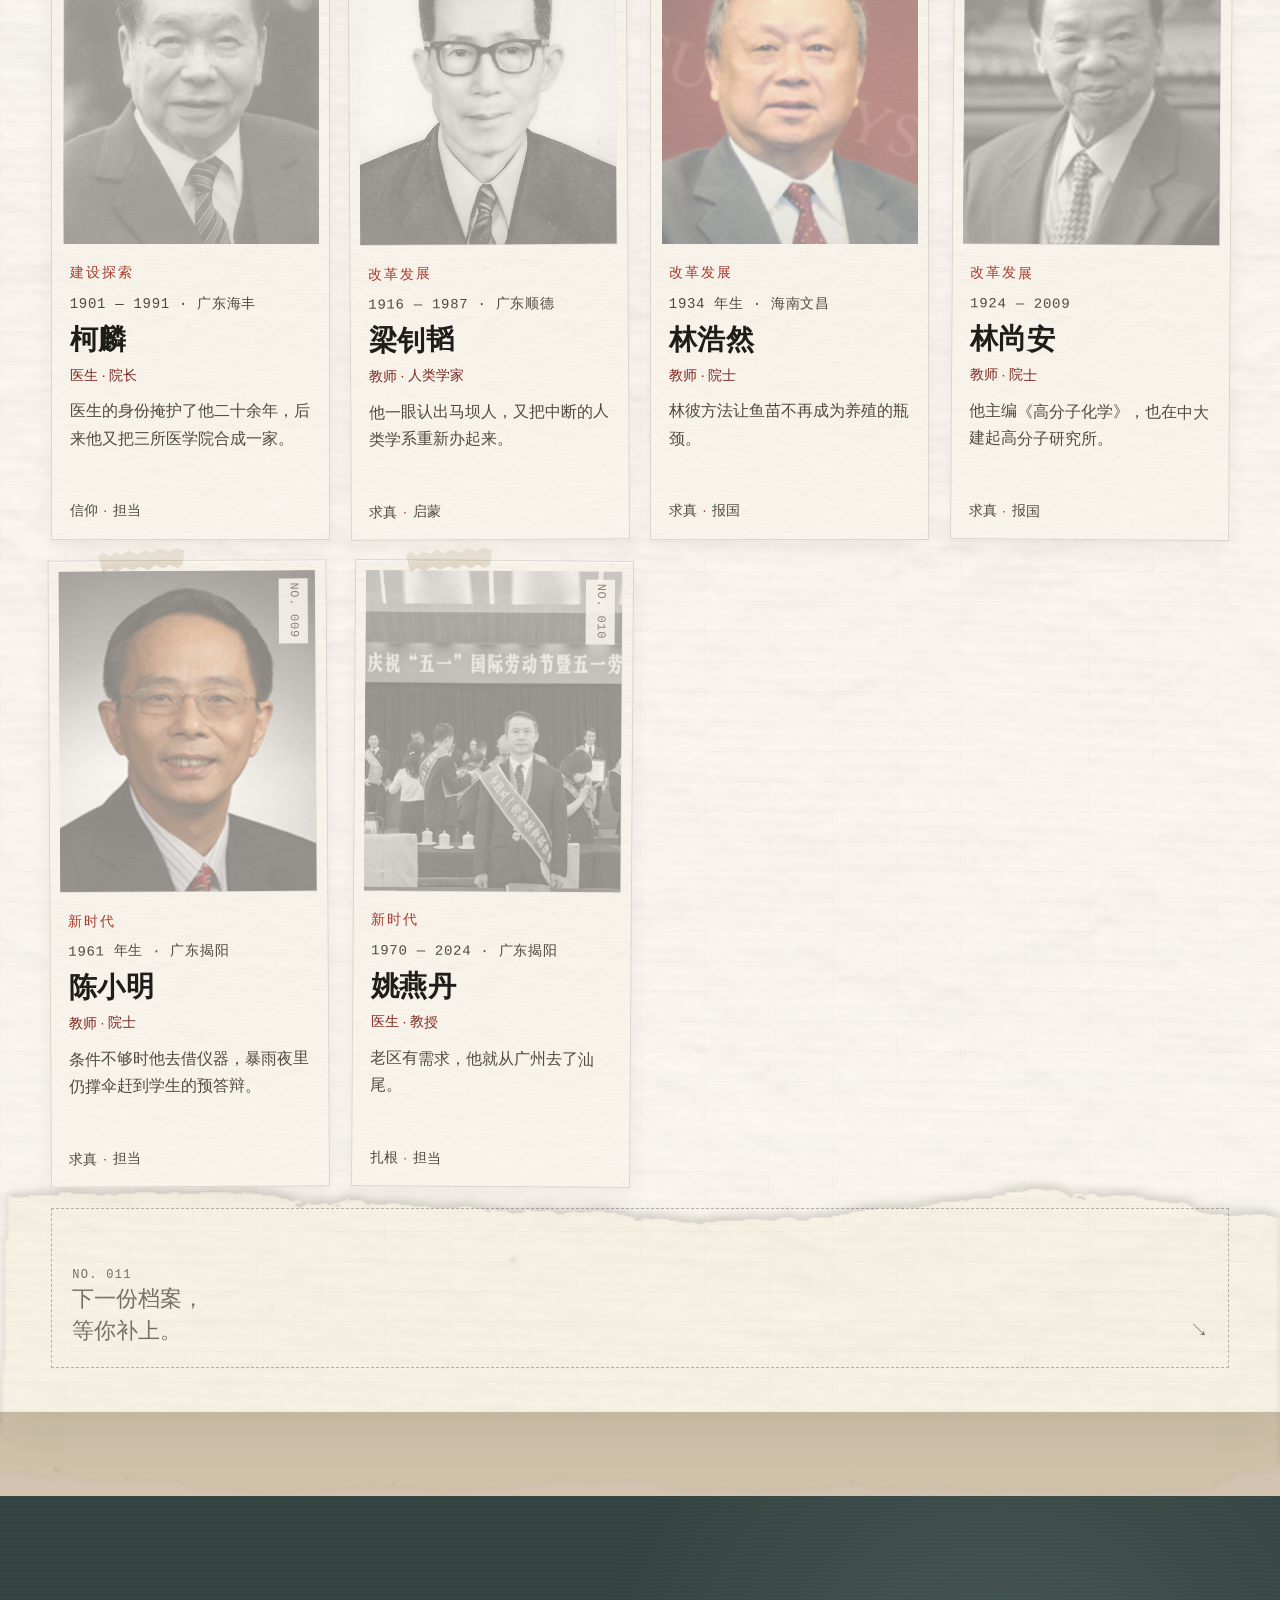
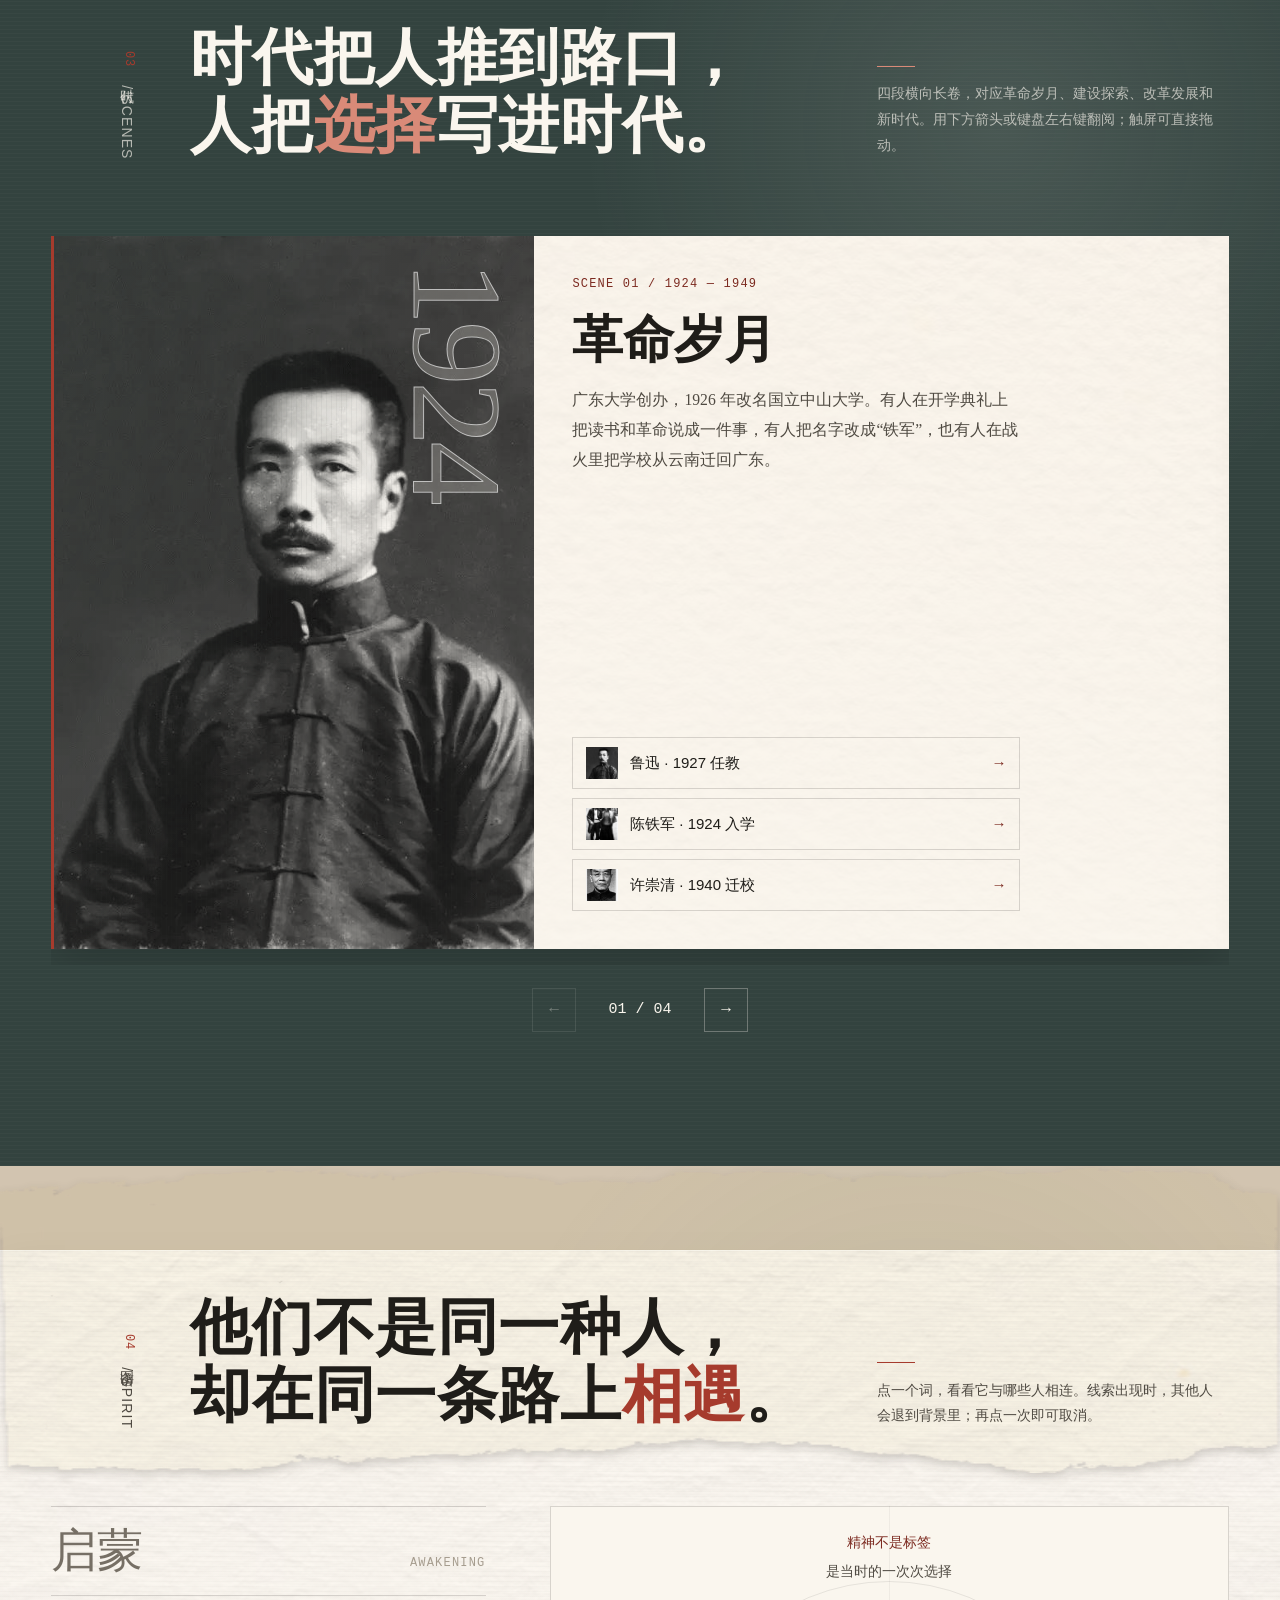
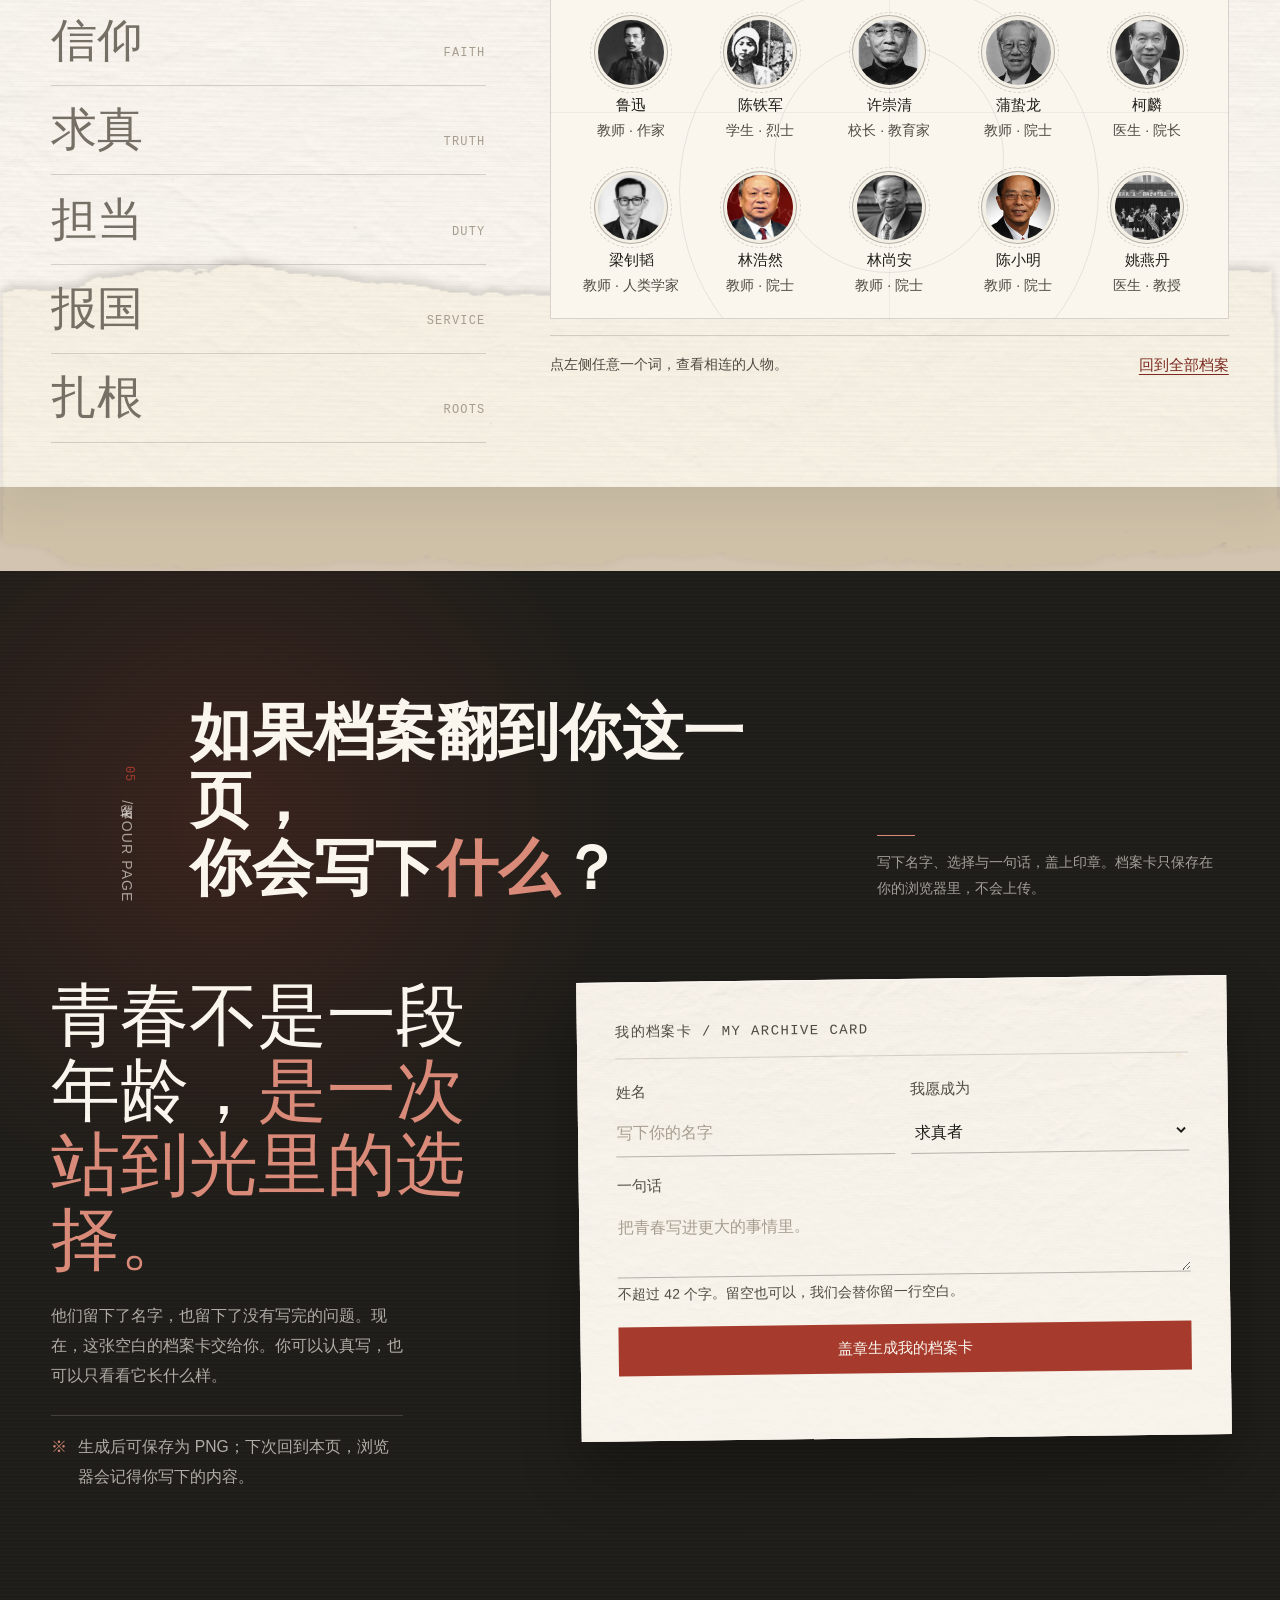
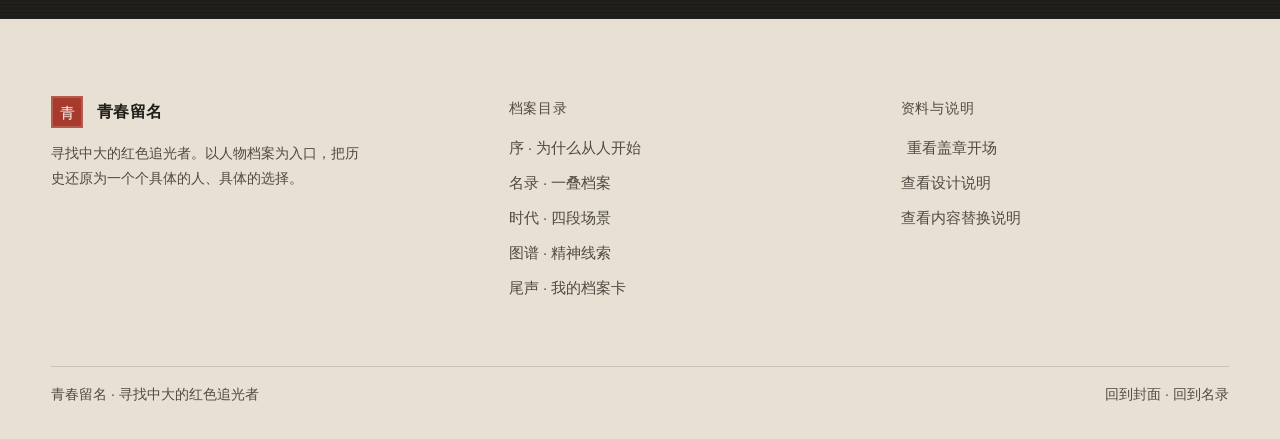
==== commit 3af31221: "Simplify era navigation and show one scene at a time" ====
--- a/index.html
+++ b/index.html
@@ -10,7 +10,7 @@
     />
     <title>青春留名 · 寻找中大的红色追光者</title>
     <link rel="icon" href="assets/img/favicon.svg" type="image/svg+xml" />
-    <link rel="stylesheet" href="assets/css/main.css?v=20261023d" />
+    <link rel="stylesheet" href="assets/css/main.css?v=20261023g" />
     <script>
       document.documentElement.classList.add("js");
     </script>
@@ -686,7 +686,7 @@
             </h2>
             <div class="chapter-aside">
               <span class="aside-rule" aria-hidden="true"></span>
-              四段横向长卷，对应革命岁月、建设探索、改革发展和新时代。用下方箭头、进度点或键盘左右键翻阅；触屏可直接拖动。
+              四段横向长卷，对应革命岁月、建设探索、改革发展和新时代。用下方箭头或键盘左右键翻阅；触屏可直接拖动。
             </div>
           </header>
 
@@ -797,17 +797,9 @@
           </div>
 
           <div class="era-controls">
-            <div class="era-arrows">
-              <button class="era-arrow" type="button" id="eraPrev" aria-label="上一个时代场景">←</button>
-              <button class="era-arrow" type="button" id="eraNext" aria-label="下一个时代场景">→</button>
-            </div>
-            <div class="era-dots" id="eraDots" role="group" aria-label="时代场景进度">
-              <button class="era-dot" type="button" data-slide="0" aria-current="true">01</button>
-              <button class="era-dot" type="button" data-slide="1" aria-current="false">02</button>
-              <button class="era-dot" type="button" data-slide="2" aria-current="false">03</button>
-              <button class="era-dot" type="button" data-slide="3" aria-current="false">04</button>
-            </div>
-            <span class="era-hint">拖动 / ← →</span>
+            <button class="era-arrow" type="button" id="eraPrev" aria-label="上一个时代场景" aria-controls="eraTrack" disabled>←</button>
+            <span class="era-page" id="eraPage" role="status" aria-live="polite" aria-atomic="true">01 / 04</span>
+            <button class="era-arrow" type="button" id="eraNext" aria-label="下一个时代场景" aria-controls="eraTrack">→</button>
           </div>
         </div>
       </section>
@@ -1049,7 +1041,7 @@
     </noscript>
 
     <script src="assets/js/data.js?v=20261022e"></script>
-    <script src="assets/js/app.js?v=20261022j" defer></script>
+    <script src="assets/js/app.js?v=20261023f" defer></script>
     <script src="assets/js/card.js?v=20261022a" defer></script>
   </body>
 </html>
--- a/assets/css/main.css
+++ b/assets/css/main.css
@@ -2205,7 +2205,8 @@
 
 .era-panel {
   position: relative;
-  flex: 0 0 min(76vw, 64rem);
+  flex: 0 0 100%;
+  min-width: 0;
   display: grid;
   grid-template-columns: minmax(15rem, 0.82fr) minmax(0, 1.18fr);
   min-height: clamp(30rem, 56vh, 38rem);
@@ -2307,18 +2308,21 @@
 }
 
 .era-people {
-  display: flex;
-  flex-wrap: wrap;
-  gap: 0.55rem;
+  display: grid;
+  grid-template-columns: minmax(0, 1fr);
+  width: 100%;
+  max-width: 28rem;
+  gap: 0.6rem;
   margin-block-start: auto;
   padding-block-start: 1rem;
 }
 
 .era-person {
-  display: inline-flex;
+  display: flex;
   align-items: center;
-  gap: 0.5rem;
-  padding: 0.38rem 0.6rem 0.38rem 0.38rem;
+  gap: 0.75rem;
+  min-height: 3rem;
+  padding: 0.55rem 0.8rem;
   border: 1px solid var(--line);
   color: var(--ink);
   font-family: var(--font-ui);
@@ -2329,14 +2333,22 @@
     background-color var(--dur-tap) var(--ease-out);
 }
 
+.era-person::after {
+  content: "→";
+  flex-shrink: 0;
+  margin-inline-start: auto;
+  color: var(--cinnabar-deep);
+}
+
 .era-person:hover {
   border-color: var(--cinnabar);
   background: var(--paper);
 }
 
 .era-person img {
-  width: 1.72rem;
-  height: 1.72rem;
+  width: 2rem;
+  height: 2rem;
+  flex-shrink: 0;
   object-fit: cover;
   filter: grayscale(1);
 }
@@ -2352,21 +2364,16 @@
   flex-wrap: wrap;
   display: flex;
   align-items: center;
-  justify-content: space-between;
-  gap: 1rem;
-  margin-block-start: 1.2rem;
+  justify-content: center;
+  gap: 0.75rem 1.5rem;
+  margin-block-start: 1.4rem;
   padding-block-end: 0.4rem;
-}
-
-.era-arrows {
-  display: flex;
-  gap: 0.45rem;
 }
 
 .era-arrow {
   display: grid;
-  width: 2.3rem;
-  height: 2.3rem;
+  width: 2.75rem;
+  height: 2.75rem;
   place-items: center;
   border: 1px solid rgba(250, 246, 238, 0.3);
   color: var(--paper-raised);
@@ -2376,50 +2383,9 @@
     border-color var(--dur-tap) var(--ease-out);
 }
 
-.era-arrow:hover {
+.era-arrow:hover:not(:disabled) {
   background: rgba(250, 246, 238, 0.1);
   border-color: rgba(250, 246, 238, 0.65);
-}
-
-.era-dots {
-  flex-wrap: wrap;
-  display: flex;
-  align-items: center;
-  gap: 0.55rem;
-}
-
-.era-dot {
-  display: flex;
-  align-items: center;
-  gap: 0.35rem;
-  color: rgba(250, 246, 238, 0.78);
-  font-family: var(--font-mono);
-  font-size: var(--text-support);
-  letter-spacing: 0.05em;
-  transition: color var(--dur-ui) var(--ease-out);
-}
-
-.era-dot::before {
-  content: "";
-  width: 0.35rem;
-  height: 0.35rem;
-  border: 1px solid currentColor;
-  border-radius: 50%;
-}
-
-.era-dot[aria-current="true"] {
-  color: var(--paper-raised);
-}
-
-.era-dot[aria-current="true"]::before {
-  background: #d98a78;
-  border-color: #d98a78;
-}
-
-.era-hint {
-  color: rgba(250, 246, 238, 0.78);
-  font-family: var(--font-ui);
-  font-size: var(--text-support);
 }
 
 /* ============================================================
@@ -3123,9 +3089,6 @@
     font-size: clamp(2.25rem, 3.6vw, 3.3rem);
   }
 
-  .era-panel {
-    flex-basis: min(82vw, 62rem);
-  }
 }
 
 @media (max-width: 1000px) {
@@ -3300,7 +3263,6 @@
   }
 
   .era-panel {
-    flex-basis: 88vw;
     grid-template-columns: minmax(13rem, 0.72fr) minmax(0, 1.28fr);
   }
 
@@ -3396,7 +3358,6 @@
   }
 
   .era-panel {
-    flex-basis: 88vw;
     grid-template-columns: 1fr;
   }
 
@@ -3420,10 +3381,6 @@
 
   .era-controls {
     flex-wrap: wrap;
-  }
-
-  .era-hint {
-    display: none;
   }
 
   .spirit-map {
@@ -3588,18 +3545,6 @@
 
   .year-readout strong {
     font-size: 5rem;
-  }
-
-  .era-panel {
-    flex-basis: 90vw;
-  }
-
-  .era-dots {
-    gap: 0.3rem;
-  }
-
-  .era-dot {
-    font-size: var(--text-support);
   }
 
   .keyword-btn .kw-cn {
@@ -3686,3 +3631,16 @@
   .dossier-foot { position: static; margin-block-start: 1rem; }
   .seal--hero { position: relative; inset: auto; margin: 1.5rem 0 0 0.5rem; }
 }
+
+.era-page {
+  min-width: 5rem;
+  color: var(--paper-raised);
+  font-family: var(--font-mono);
+  font-size: var(--text-control);
+  font-variant-numeric: tabular-nums;
+  text-align: center;
+}
+.era-arrow:disabled {
+  opacity: 0.35;
+  cursor: default;
+}
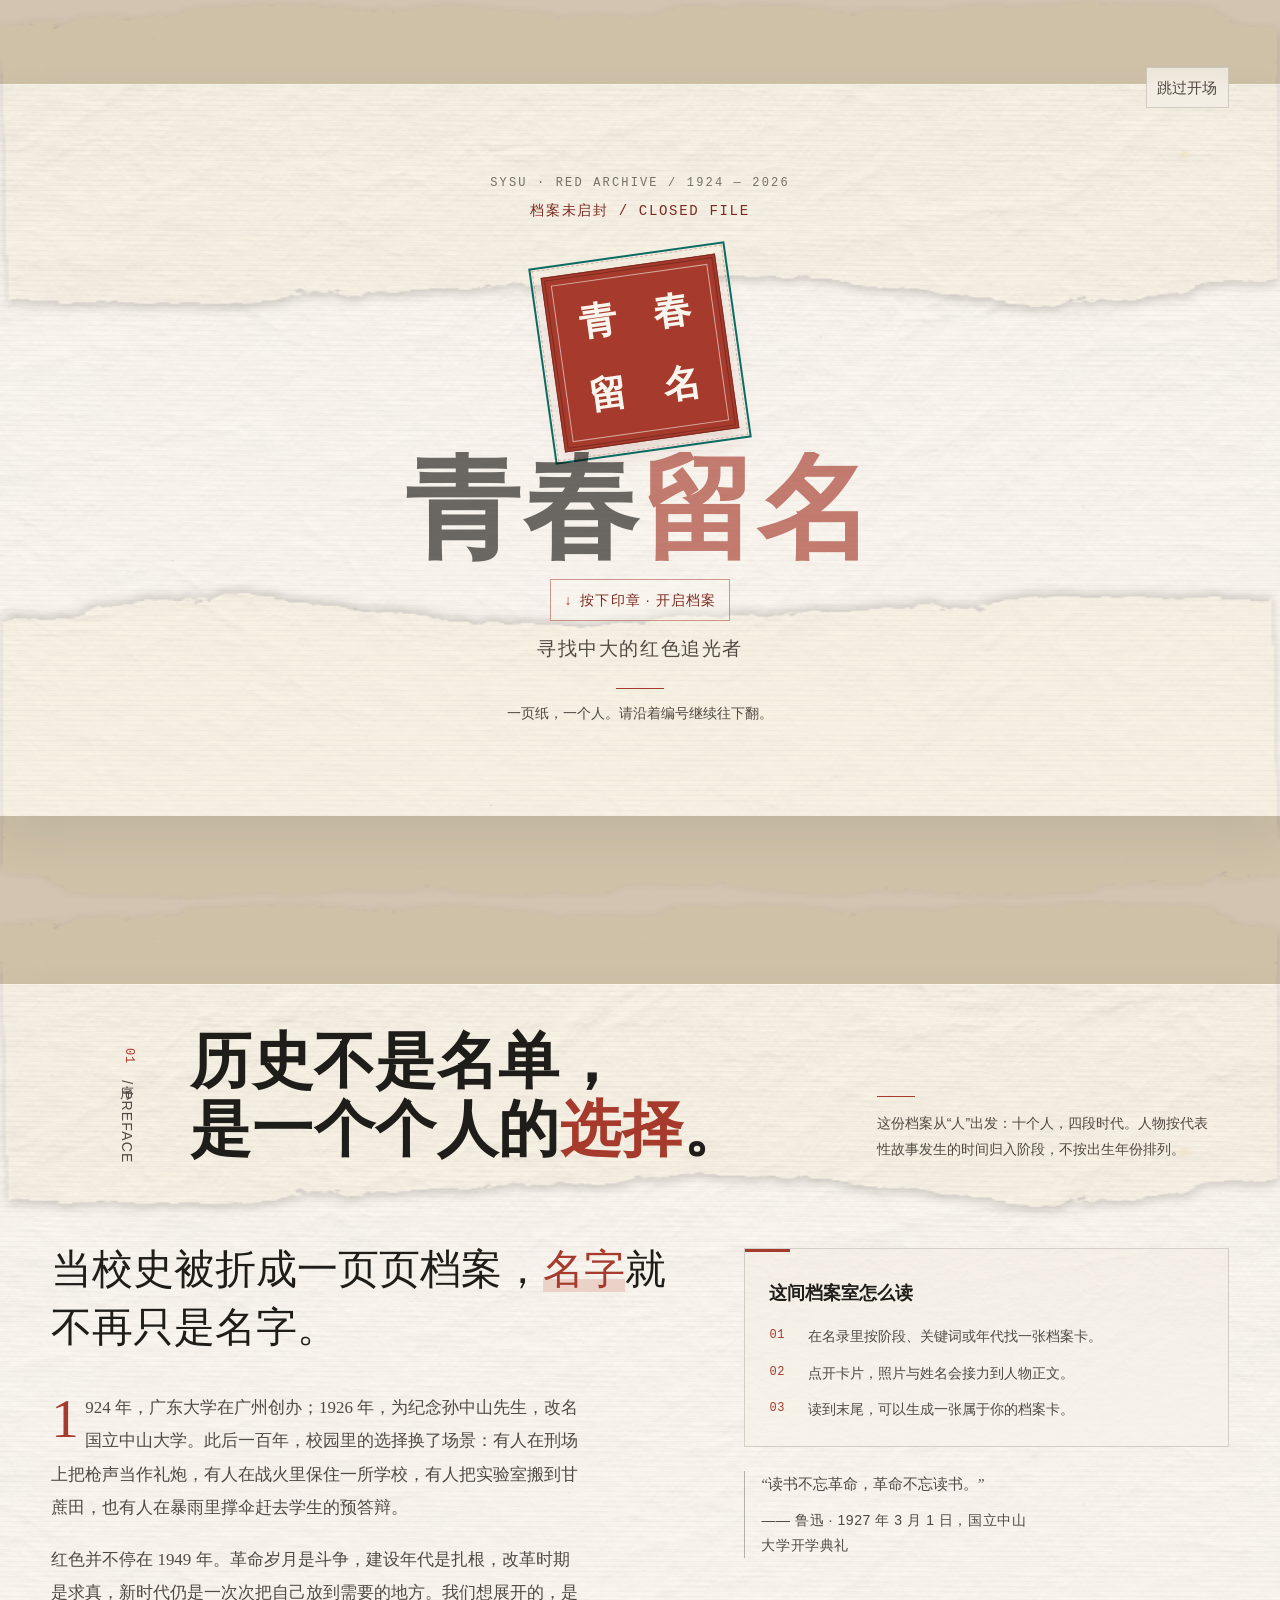
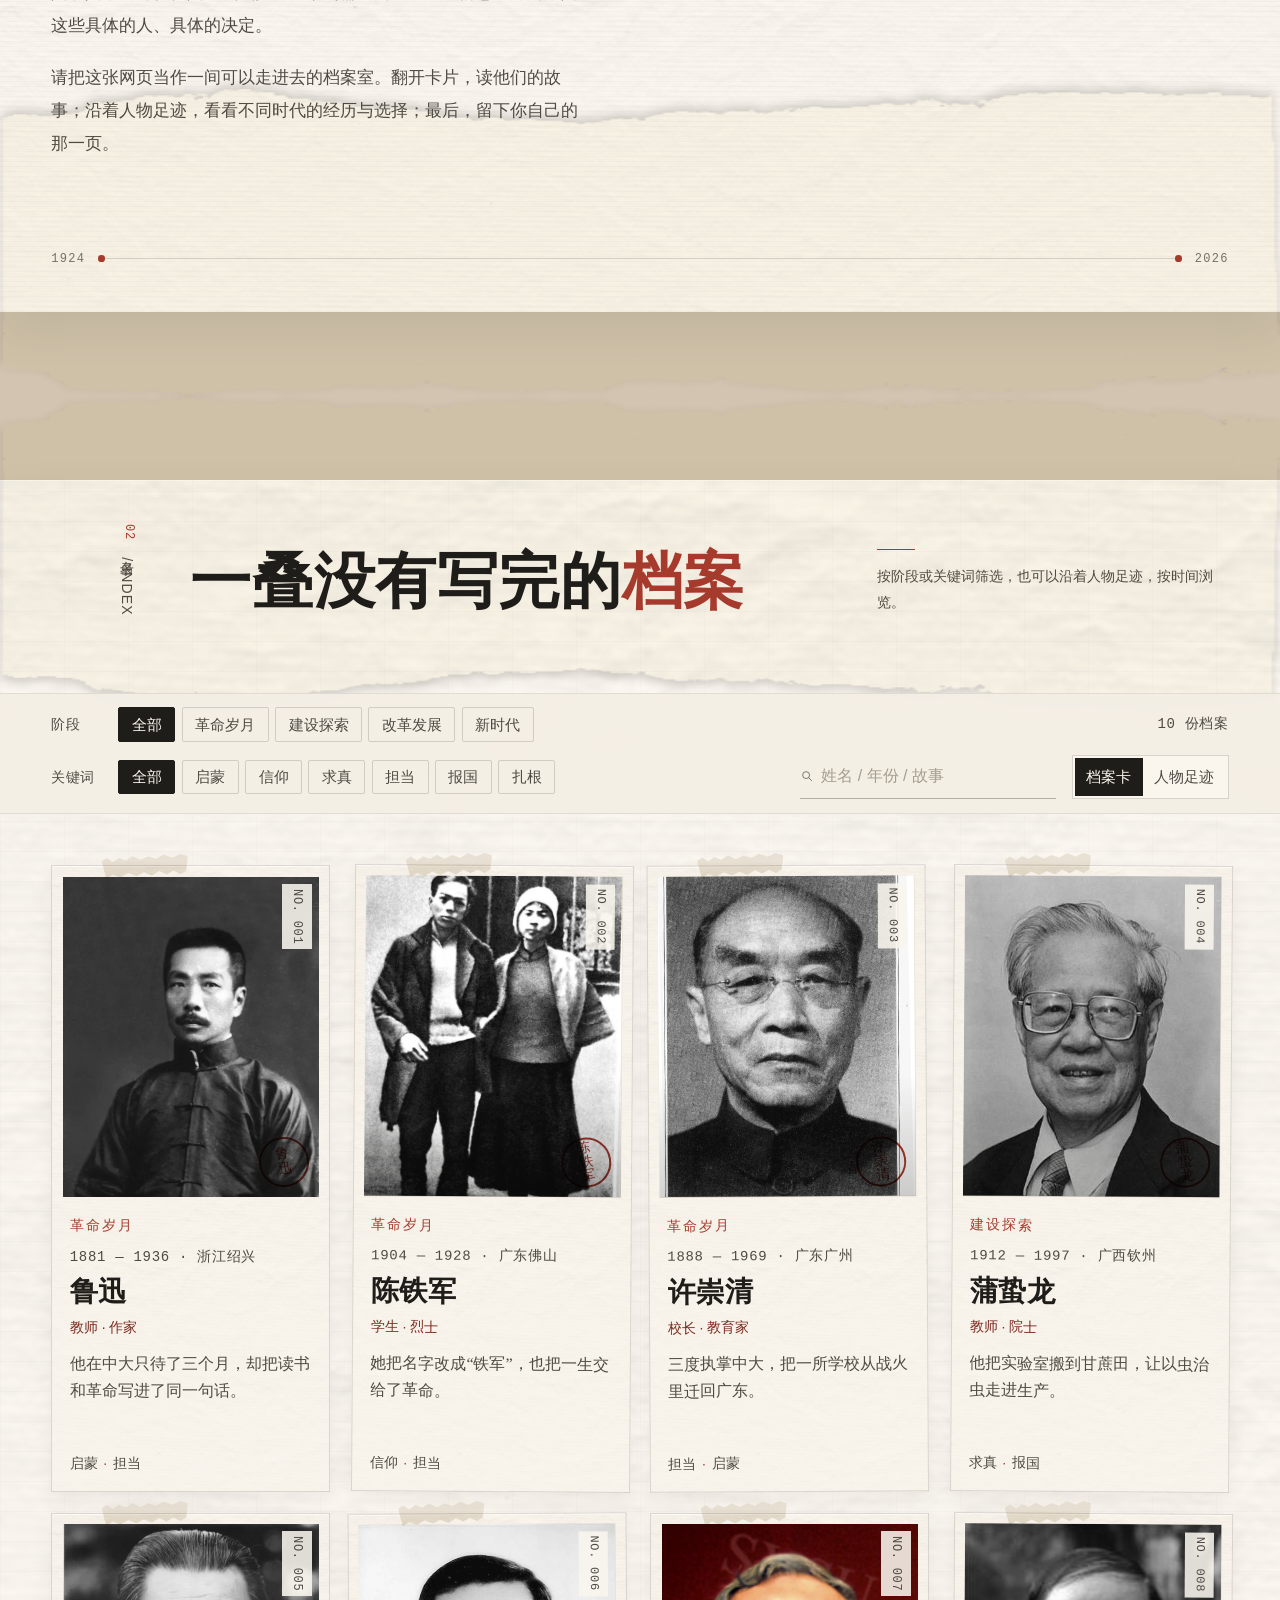
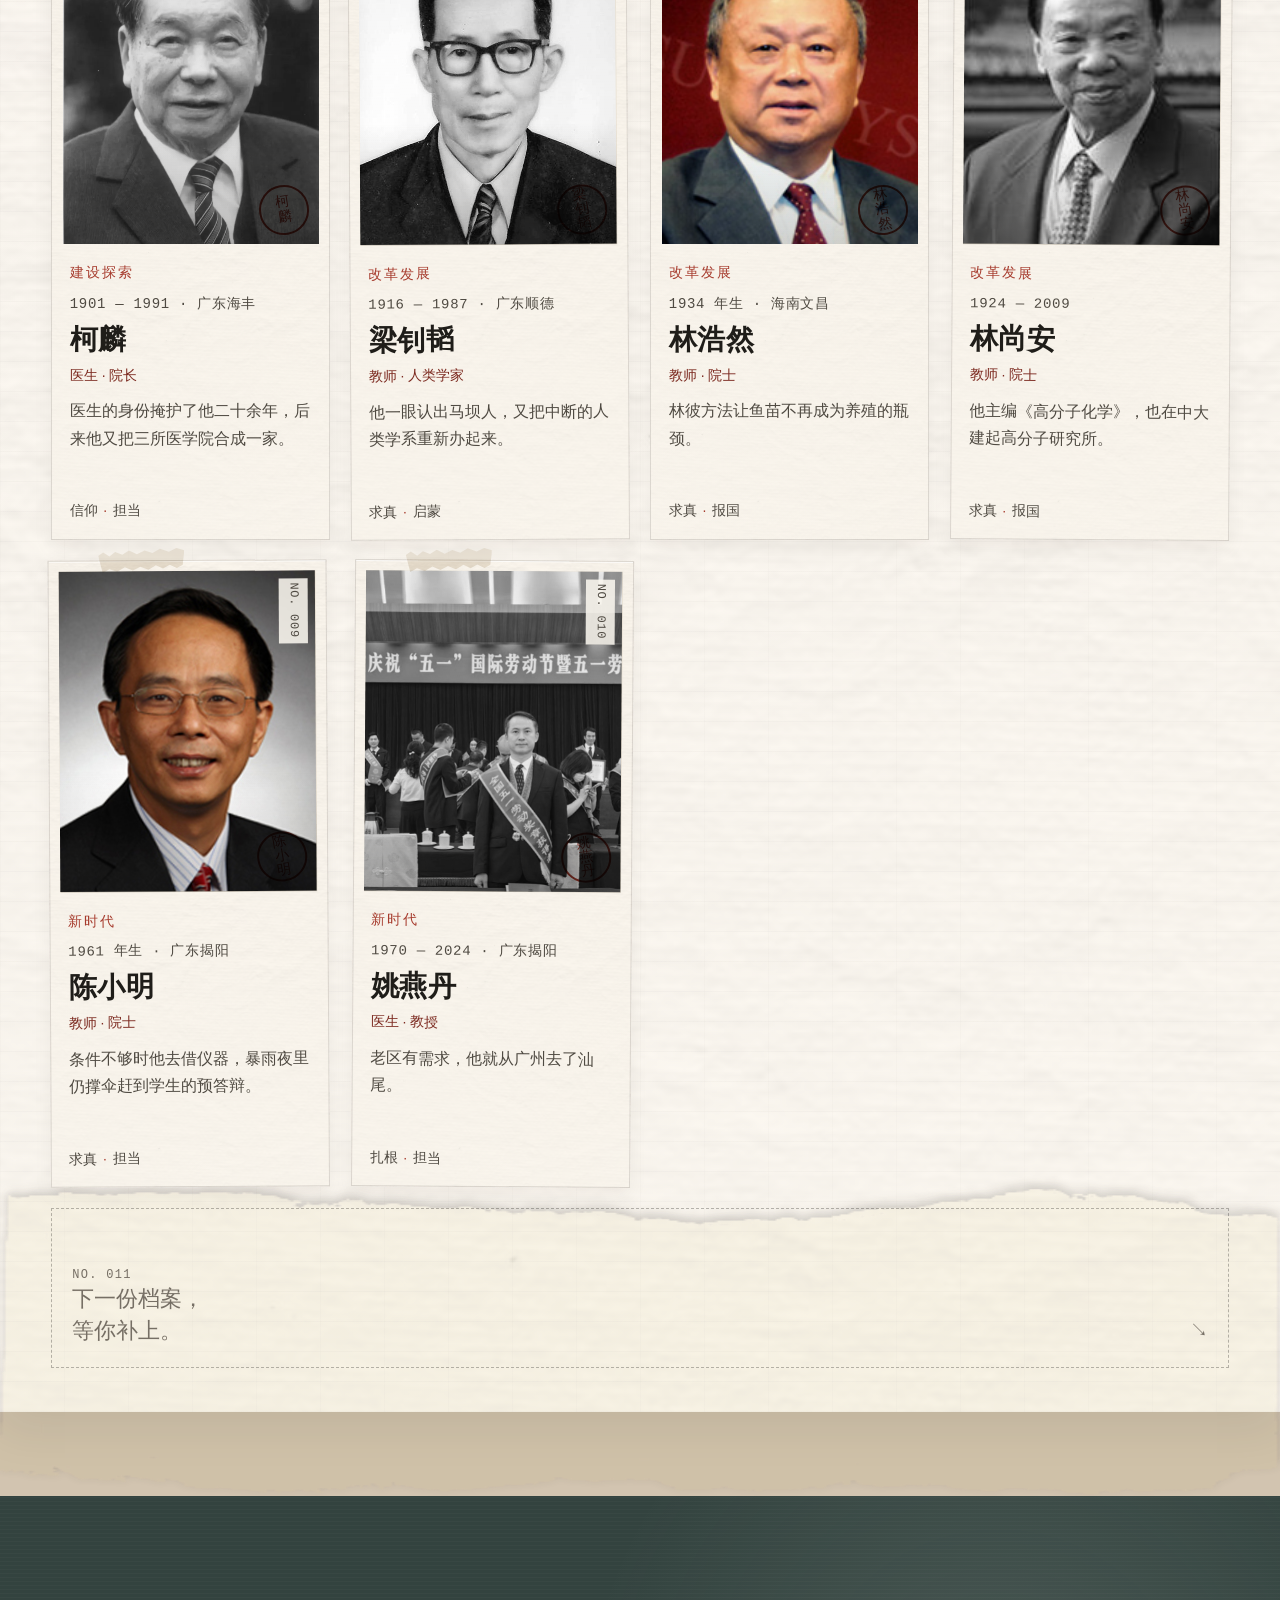
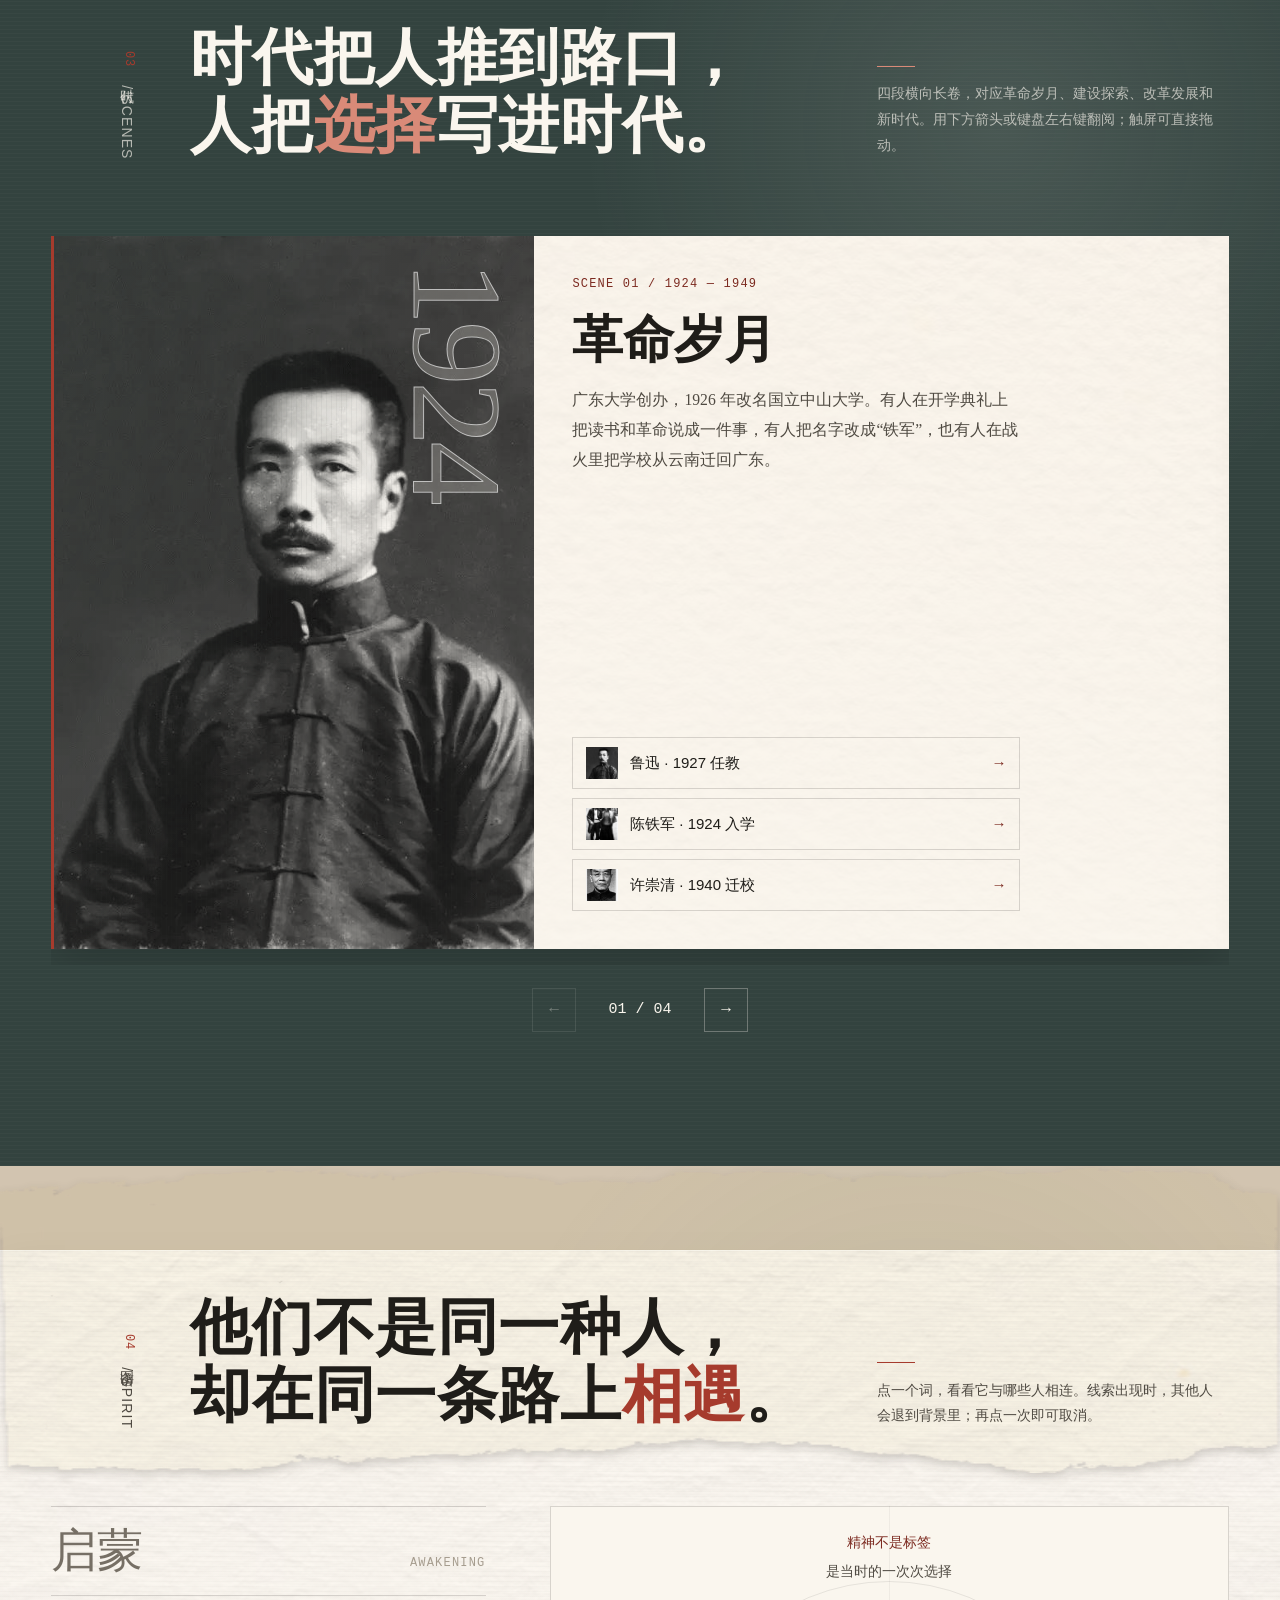
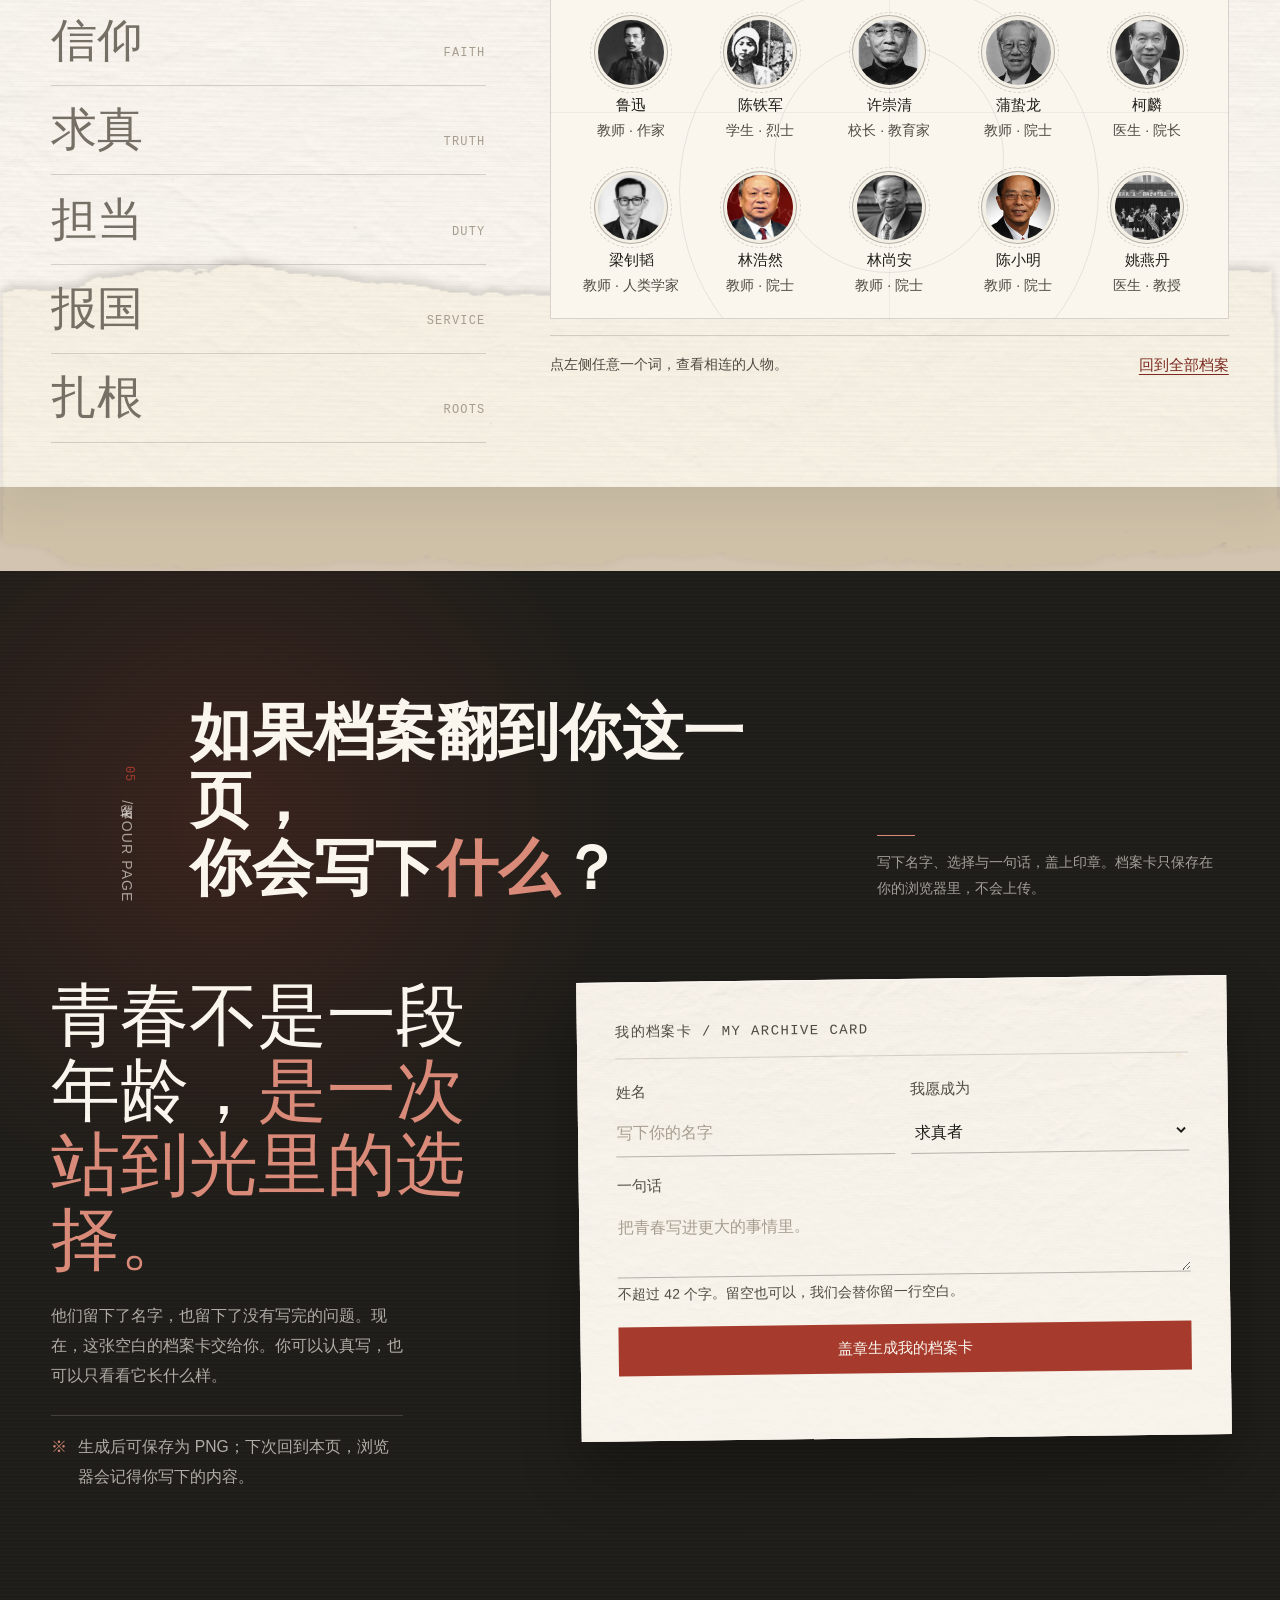
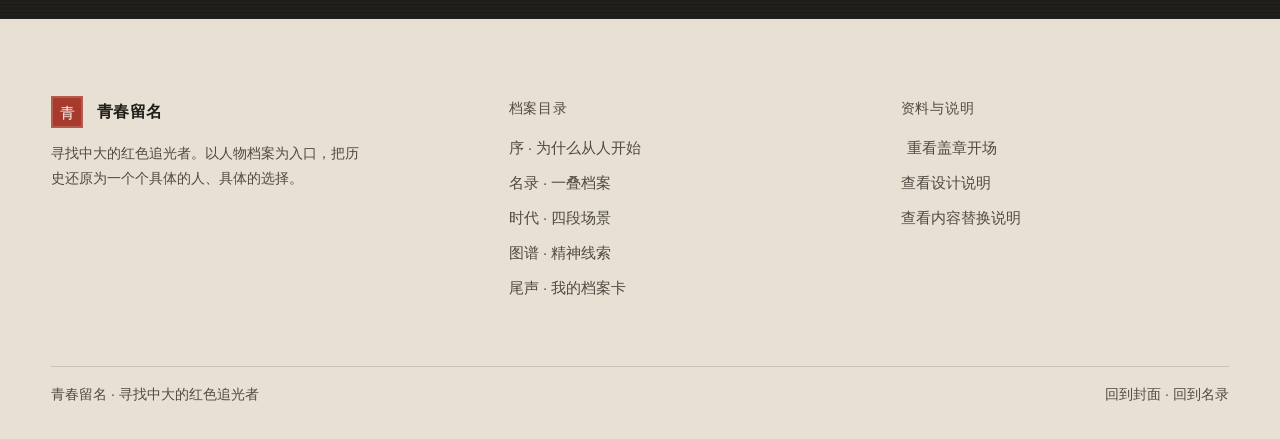
==== commit 5ed8da94: "Replace year scrubber with searchable chronological footprints" ====
--- a/index.html
+++ b/index.html
@@ -10,7 +10,7 @@
     />
     <title>青春留名 · 寻找中大的红色追光者</title>
     <link rel="icon" href="assets/img/favicon.svg" type="image/svg+xml" />
-    <link rel="stylesheet" href="assets/css/main.css?v=20261023g" />
+    <link rel="stylesheet" href="assets/css/main.css?v=20261023i" />
     <script>
       document.documentElement.classList.add("js");
     </script>
@@ -212,7 +212,7 @@
                   红色并不停在 1949 年。革命岁月是斗争，建设年代是扎根，改革时期是求真，新时代仍是一次次把自己放到需要的地方。我们想展开的，是这些具体的人、具体的决定。
                 </p>
                 <p>
-                  请把这张网页当作一间可以走进去的档案室。翻开卡片，读他们的故事；拖动年代尺，看时间如何把人推到路口；最后，留下你自己的那一页。
+                  请把这张网页当作一间可以走进去的档案室。翻开卡片，读他们的故事；沿着人物足迹，看看不同时代的经历与选择；最后，留下你自己的那一页。
                 </p>
               </div>
             </div>
@@ -252,7 +252,7 @@
             </h2>
             <div class="chapter-aside">
               <span class="aside-rule" aria-hidden="true"></span>
-              按阶段或关键词筛选，也可以拖动年代尺。
+              按阶段或关键词筛选，也可以沿着人物足迹，按时间浏览。
             </div>
           </header>
 
@@ -291,7 +291,7 @@
               </label>
               <div class="view-switch" role="group" aria-label="浏览方式">
                 <button type="button" data-view="cards" aria-pressed="true">档案卡</button>
-                <button type="button" data-view="years" aria-pressed="false">年代尺</button>
+                <button type="button" data-view="footprints" aria-pressed="false">人物足迹</button>
               </div>
             </div>
           </div>
@@ -633,44 +633,15 @@
             </div>
           </div>
 
-          <section class="chronology" id="chronology" aria-labelledby="chronologyTitle" hidden>
-            <div class="chronology-head">
-              <h3 id="chronologyTitle">拖动年代尺，找一个路口</h3>
-              <p>经过的年份会依次点亮。停在某一年，看看这一年有谁进入档案。</p>
-            </div>
-            <div class="chronology-main">
+          <section class="footprints" id="footprints" aria-labelledby="footprintsTitle" hidden>
+            <header class="footprints-head">
               <div>
-                <div class="year-readout">
-                  <strong id="yearReadout">1924</strong>
-                  <span>YEAR / 年份</span>
-                </div>
-                <div class="year-track">
-                  <input
-                    id="yearScrubber"
-                    type="range"
-                    min="1924"
-                    max="2026"
-                    step="1"
-                    value="1924"
-                    aria-label="拖动选择年份"
-                    aria-valuetext="1924 年"
-                  />
-                  <div class="year-ticks" aria-hidden="true">
-                    <span class="year-tick" data-year="1924" style="left: 0.00%">1924</span>
-                    <span class="year-tick is-raised" data-year="1927" style="left: 2.94%">1927</span>
-                    <span class="year-tick" data-year="1940" style="left: 15.69%">1940</span>
-                    <span class="year-tick is-raised" data-year="1953" style="left: 28.43%">1953</span>
-                    <span class="year-tick" data-year="1958" style="left: 33.33%">1958</span>
-                    <span class="year-tick" data-year="1978" style="left: 52.94%">1978</span>
-                    <span class="year-tick is-raised" data-year="1981" style="left: 55.88%">1981</span>
-                    <span class="year-tick" data-year="2017" style="left: 91.18%">2017</span>
-                    <span class="year-tick is-raised" data-year="2020" style="left: 94.12%">2020</span>
-                    <span class="year-tick" data-year="2026" style="left: 100.00%">2026</span>
-                  </div>
-                </div>
-              </div>
-              <div class="year-people" id="yearPeople" aria-live="polite"></div>
-            </div>
+                <p class="mono">FOOTPRINTS / 人物与时间</p>
+                <h3 id="footprintsTitle">人物足迹</h3>
+              </div>
+              <p>按代表事迹的发生时间排列。沿着年份，读一段经历；点击人物，打开完整档案。</p>
+            </header>
+            <ol class="footprint-list" id="footprintList" aria-label="按时间排列的人物事迹"></ol>
           </section>
         </div>
       </section>
@@ -1036,12 +1007,12 @@
         .filter-bar { position: relative; }
         .filter-bar .chip,
         .view-switch,
-        #chronology { display: none; }
+        #footprints { display: none; }
       </style>
     </noscript>
 
     <script src="assets/js/data.js?v=20261022e"></script>
-    <script src="assets/js/app.js?v=20261023f" defer></script>
-    <script src="assets/js/card.js?v=20261022a" defer></script>
+    <script src="assets/js/app.js?v=20261023i" defer></script>
+    <script src="assets/js/card.js?v=20261023h" defer></script>
   </body>
 </html>
--- a/assets/css/main.css
+++ b/assets/css/main.css
@@ -1906,236 +1906,80 @@
   }
 }
 
-/* ============================================================
-   年代尺
-   ============================================================ */
-
-.chronology {
+/* 人物足迹：按时间排列的档案索引 */
+.footprints {
+  --year-column: 6rem;
   margin-block-start: clamp(2rem, 4vw, 3.2rem);
-  padding: clamp(1.4rem, 4vw, 3.2rem);
+  padding: clamp(1.1rem, 3vw, 2.6rem);
   border: 1px solid var(--line);
-  background-color: var(--paper-raised);
-  background-image:
-    linear-gradient(90deg, transparent 49.8%, var(--line-soft) 50%, transparent 50.2%),
-    linear-gradient(rgba(250, 246, 238, 0.76), rgba(250, 246, 238, 0.88)),
-    var(--paper-image-warm);
-  background-size: auto, cover, cover;
-  background-position: center, center, center;
-  background-blend-mode: normal, normal, multiply;
-}
-
-.chronology-head {
+  background: var(--paper-raised);
+}
+.footprints[hidden] { display: none; }
+.footprints-head {
   display: flex;
   flex-wrap: wrap;
   align-items: flex-end;
   justify-content: space-between;
   gap: 1rem 2rem;
-  padding-block-end: 1.2rem;
+  padding-block-end: 1.5rem;
   border-bottom: 1px solid var(--line);
 }
-
-.chronology-head h3 {
-  font-family: var(--font-display);
-  font-size: clamp(1.6rem, 2.4vw, 2.2rem);
-  font-weight: 500;
-}
-
-.chronology-head p {
-  max-width: 25rem;
-  color: var(--ink-2);
-  font-family: var(--font-ui);
-  font-size: var(--text-support);
-  line-height: 1.75;
-}
-
-.chronology-main {
+.footprints-head .mono { color: var(--cinnabar-deep); margin-block-end: 0.5rem; }
+.footprints-head h3 { font-size: clamp(1.7rem, 3vw, 2.4rem); font-weight: 500; line-height: 1.3; }
+.footprints-head > p { max-width: 25rem; color: var(--ink-2); font-family: var(--font-ui); font-size: var(--text-support); line-height: 1.8; }
+.footprint-list { position: relative; margin-block-start: 1rem; }
+.footprint-list::before {
+  content: "";
+  position: absolute;
+  inset-inline-start: calc(var(--year-column) + 0.625rem);
+  inset-block: 1.5rem;
+  width: 1px;
+  background: var(--line-strong);
+  pointer-events: none;
+}
+.footprint-link {
+  position: relative;
   display: grid;
-  grid-template-columns: minmax(12rem, 0.7fr) minmax(0, 1.3fr);
-  gap: clamp(1.5rem, 4vw, 4rem);
-  align-items: end;
-  padding-block-start: clamp(1.8rem, 4vw, 3.2rem);
-}
-
-.year-readout {
-  display: flex;
-  align-items: flex-end;
-  gap: 0.8rem;
-}
-
-.year-readout strong {
-  color: var(--cinnabar);
-  font-family: var(--font-display);
-  font-size: clamp(5.2rem, 10vw, 9rem);
-  font-weight: 500;
-  line-height: 0.8;
-  letter-spacing: -0.02em;
-}
-
-.year-readout span {
-  padding-block-end: 0.45rem;
-  color: var(--ink-2);
-  font-family: var(--font-mono);
-  font-size: var(--text-support);
-  letter-spacing: 0.08em;
-}
-
-.year-track {
-  position: relative;
-  padding-block: 1.6rem 7rem;
-}
-
-.year-track::before {
-  content: "";
-  position: absolute;
-  inset-inline: 0;
-  inset-block-start: 50%;
-  height: 1px;
-  background: var(--line);
-}
-
-.year-track input[type="range"] {
-  position: relative;
-  z-index: 2;
-  width: 100%;
-  height: 3rem;
-  margin: 0;
-  appearance: none;
-  background: transparent;
-  cursor: ew-resize;
-}
-
-.year-track input[type="range"]::-webkit-slider-runnable-track {
-  height: 2px;
-  background: linear-gradient(
-    to right,
-    var(--cinnabar) 0 var(--range-progress, 0%),
-    var(--line) var(--range-progress, 0%) 100%
-  );
-}
-
-.year-track input[type="range"]::-moz-range-track {
-  height: 2px;
-  background: var(--line);
-}
-
-.year-track input[type="range"]::-moz-range-progress {
-  height: 2px;
-  background: var(--cinnabar);
-}
-
-.year-track input[type="range"]::-webkit-slider-thumb {
-  width: 1rem;
-  height: 1rem;
-  margin-block-start: -0.45rem;
-  appearance: none;
-  border: 2px solid var(--paper-raised);
-  border-radius: 50%;
-  background: var(--cinnabar);
-  box-shadow: 0 0 0 1px var(--cinnabar);
-}
-
-.year-track input[type="range"]::-moz-range-thumb {
-  width: 0.8rem;
-  height: 0.8rem;
-  border: 2px solid var(--paper-raised);
-  border-radius: 50%;
-  background: var(--cinnabar);
-  box-shadow: 0 0 0 1px var(--cinnabar);
-}
-
-.year-ticks {
-  position: absolute;
-  inset-inline: 0.45rem;
-  inset-block-end: 0;
-  height: 1.5rem;
-  pointer-events: none;
-}
-
-.year-tick.is-raised {
-  transform: translate(-50%, -2.5rem);
-}
-
-.year-tick {
-  position: absolute;
-  inset-block-end: 0;
-  display: flex;
-  flex-direction: column;
+  grid-template-columns: var(--year-column) 4rem minmax(0, 1fr) auto 1rem;
   align-items: center;
-  gap: 0.2rem;
-  color: var(--ink-2);
-  font-family: var(--font-mono);
-  font-size: var(--text-support);
-  transform: translateX(-50%);
-  transition: color var(--dur-ui) var(--ease-out);
-}
-
-.year-tick::before {
-  content: "";
-  width: 1px;
-  height: 0.5rem;
-  background: currentColor;
-}
-
-.year-tick.is-past {
-  color: var(--cinnabar-light);
-}
-
-.year-tick.is-current {
-  color: var(--cinnabar-deep);
-  font-weight: 700;
-}
-
-.year-people {
-  display: grid;
-  gap: 0.45rem;
-  margin-block-start: 1rem;
-}
-
-.year-person {
-  display: grid;
-  grid-template-columns: 2.2rem minmax(0, 1fr) auto;
-  gap: 0.8rem;
-  align-items: center;
-  padding: 0.7rem 0.8rem;
-  border-top: 1px solid var(--line);
+  gap: 1.25rem;
+  min-height: 8rem;
+  padding-block: 1.35rem;
+  border-bottom: 1px solid var(--line-soft);
   color: var(--ink);
   text-decoration: none;
-  transition: background-color var(--dur-tap) var(--ease-out);
-}
-
-.year-person:hover {
-  background: var(--paper);
-}
-
-.year-person .yp-no {
-  color: var(--cinnabar);
-  font-family: var(--font-mono);
-  font-size: var(--text-micro);
-}
-
-.year-person .yp-name {
-  font-family: var(--font-display);
-  font-size: 1.15rem;
-}
-
-.year-person .yp-label {
-  display: block;
-  color: var(--ink-2);
-  font-family: var(--font-ui);
-  font-size: var(--text-support);
-  line-height: 1.55;
-}
-
-.year-person .yp-arrow {
-  color: var(--ink-3);
-  font-family: var(--font-mono);
-}
-
-.year-empty {
-  padding: 1rem 0.8rem;
-  border-top: 1px solid var(--line);
-  color: var(--ink-2);
-  font-size: var(--text-support);
+}
+.footprint-link::before {
+  content: "";
+  position: absolute;
+  inset-inline-start: calc(var(--year-column) + 0.625rem - 3px);
+  top: 50%;
+  width: 7px;
+  height: 7px;
+  border: 1px solid var(--cinnabar);
+  border-radius: 50%;
+  background: var(--paper-raised);
+}
+.footprint-item:last-child .footprint-link { border-bottom: 0; }
+.footprint-year { color: var(--cinnabar-deep); font-size: 2.5rem; line-height: 1; font-variant-numeric: tabular-nums; }
+.footprint-photo { width: 4rem; height: 5rem; object-fit: cover; object-position: center 18%; border: 1px solid var(--line); filter: grayscale(1) contrast(0.92); }
+.footprint-photo[src*="portrait-yao-yandan"] { object-position: center 42%; }
+.footprint-copy h4 { font-size: 1.45rem; font-weight: 600; line-height: 1.4; }
+.footprint-copy p { margin-block-start: 0.35rem; color: var(--ink-2); font-size: 1rem; line-height: 1.7; }
+.footprint-stage { color: var(--ink-2); font-family: var(--font-ui); font-size: var(--text-support); }
+.footprint-arrow { color: var(--cinnabar); }
+.footprint-link:hover .footprint-copy h4 { color: var(--cinnabar-deep); }
+.footprint-link:hover::before { background: var(--cinnabar); }
+@media (max-width: 680px) {
+  .footprints { --year-column: 3.7rem; }
+  .footprints-head { padding-block-end: 1.1rem; }
+  .footprint-link { grid-template-columns: var(--year-column) 2.75rem minmax(0, 1fr); gap: 0.4rem 1.25rem; padding-block: 1.2rem; }
+  .footprint-year { font-size: 1.65rem; }
+  .footprint-photo { width: 2.75rem; height: 3.45rem; }
+  .footprint-copy h4 { font-size: 1.2rem; }
+  .footprint-copy p { font-size: 0.9375rem; }
+  .footprint-stage { grid-column: 3; font-size: 0.8125rem; }
+  .footprint-arrow { display: none; }
 }
 
 /* ============================================================
@@ -3258,10 +3102,6 @@
     grid-template-columns: minmax(9rem, 0.7fr) minmax(0, 1.3fr);
   }
 
-  .chronology-main {
-    grid-template-columns: 1fr;
-  }
-
   .era-panel {
     grid-template-columns: minmax(13rem, 0.72fr) minmax(0, 1.28fr);
   }
@@ -3543,10 +3383,6 @@
     font-size: 1.7rem;
   }
 
-  .year-readout strong {
-    font-size: 5rem;
-  }
-
   .keyword-btn .kw-cn {
     font-size: 1.6rem;
   }
@@ -3573,6 +3409,8 @@
 }
 
 /* 在世人物始终彩色；黑白与悬停上色只用于已故人物。 */
+.footprint-photo[src*="portrait-lin-haoran"],
+.footprint-photo[src*="portrait-chen-xiaoming"],
 .photo-slip img[src*="portrait-lin-haoran"],
 .photo-slip img[src*="portrait-chen-xiaoming"],
 .card-photo img[src*="portrait-lin-haoran"],
@@ -3596,16 +3434,6 @@
   display: none !important;
 }
 
-/* Keep enlarged year labels apart on compact tracks. The range still selects every year. */
-.year-tick[data-year="2017"] { transform: translate(-50%, -5rem); }
-@media (max-width: 560px) {
-  .year-tick:not([data-year="1924"]):not([data-year="1958"]):not([data-year="1978"]):not([data-year="2026"]) { display: none; }
-}
-
-@media (max-width: 560px) {
-  .year-track { padding-block-end: 2.2rem; }
-}
-
 /* Room for enlarged labels without covering the reading area. */
 @media (min-width: 901px) and (max-width: 1200px) {
   .spirit-map { grid-template-columns: repeat(3, minmax(0, 1fr)); }
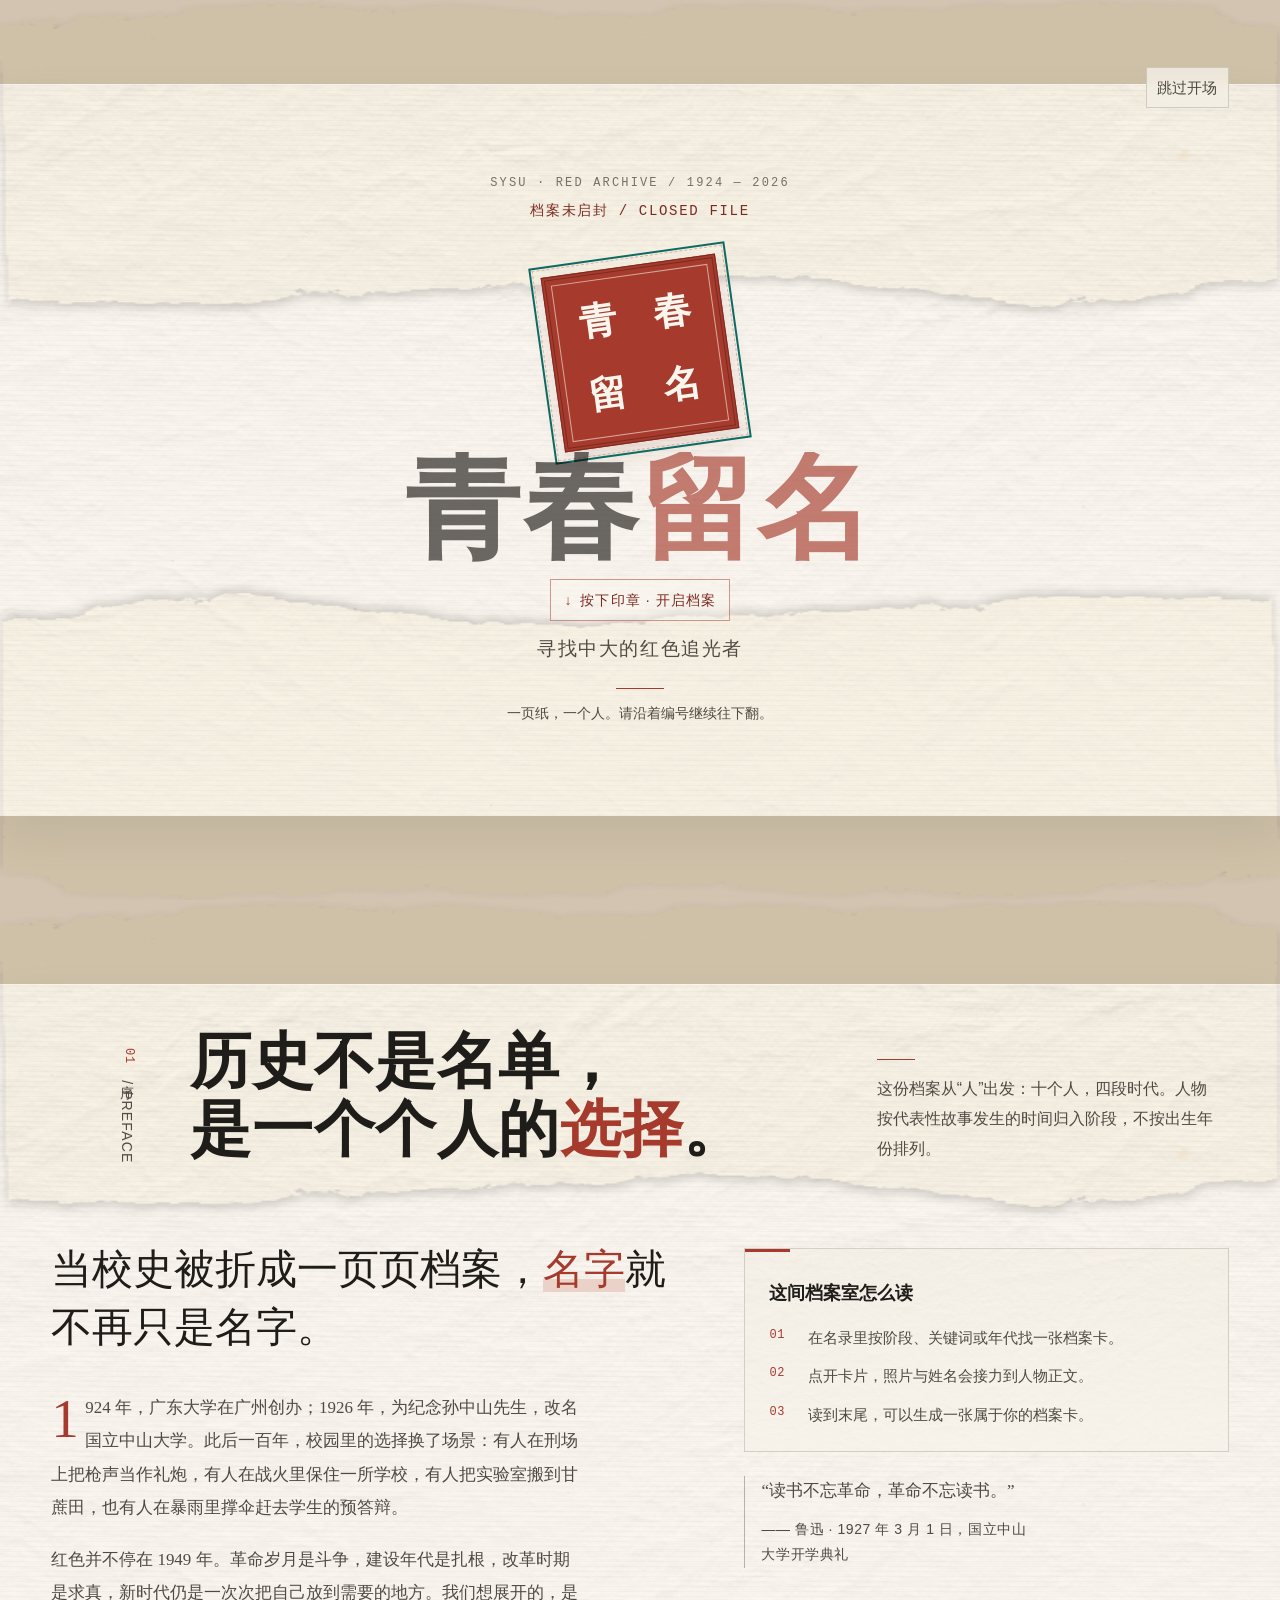
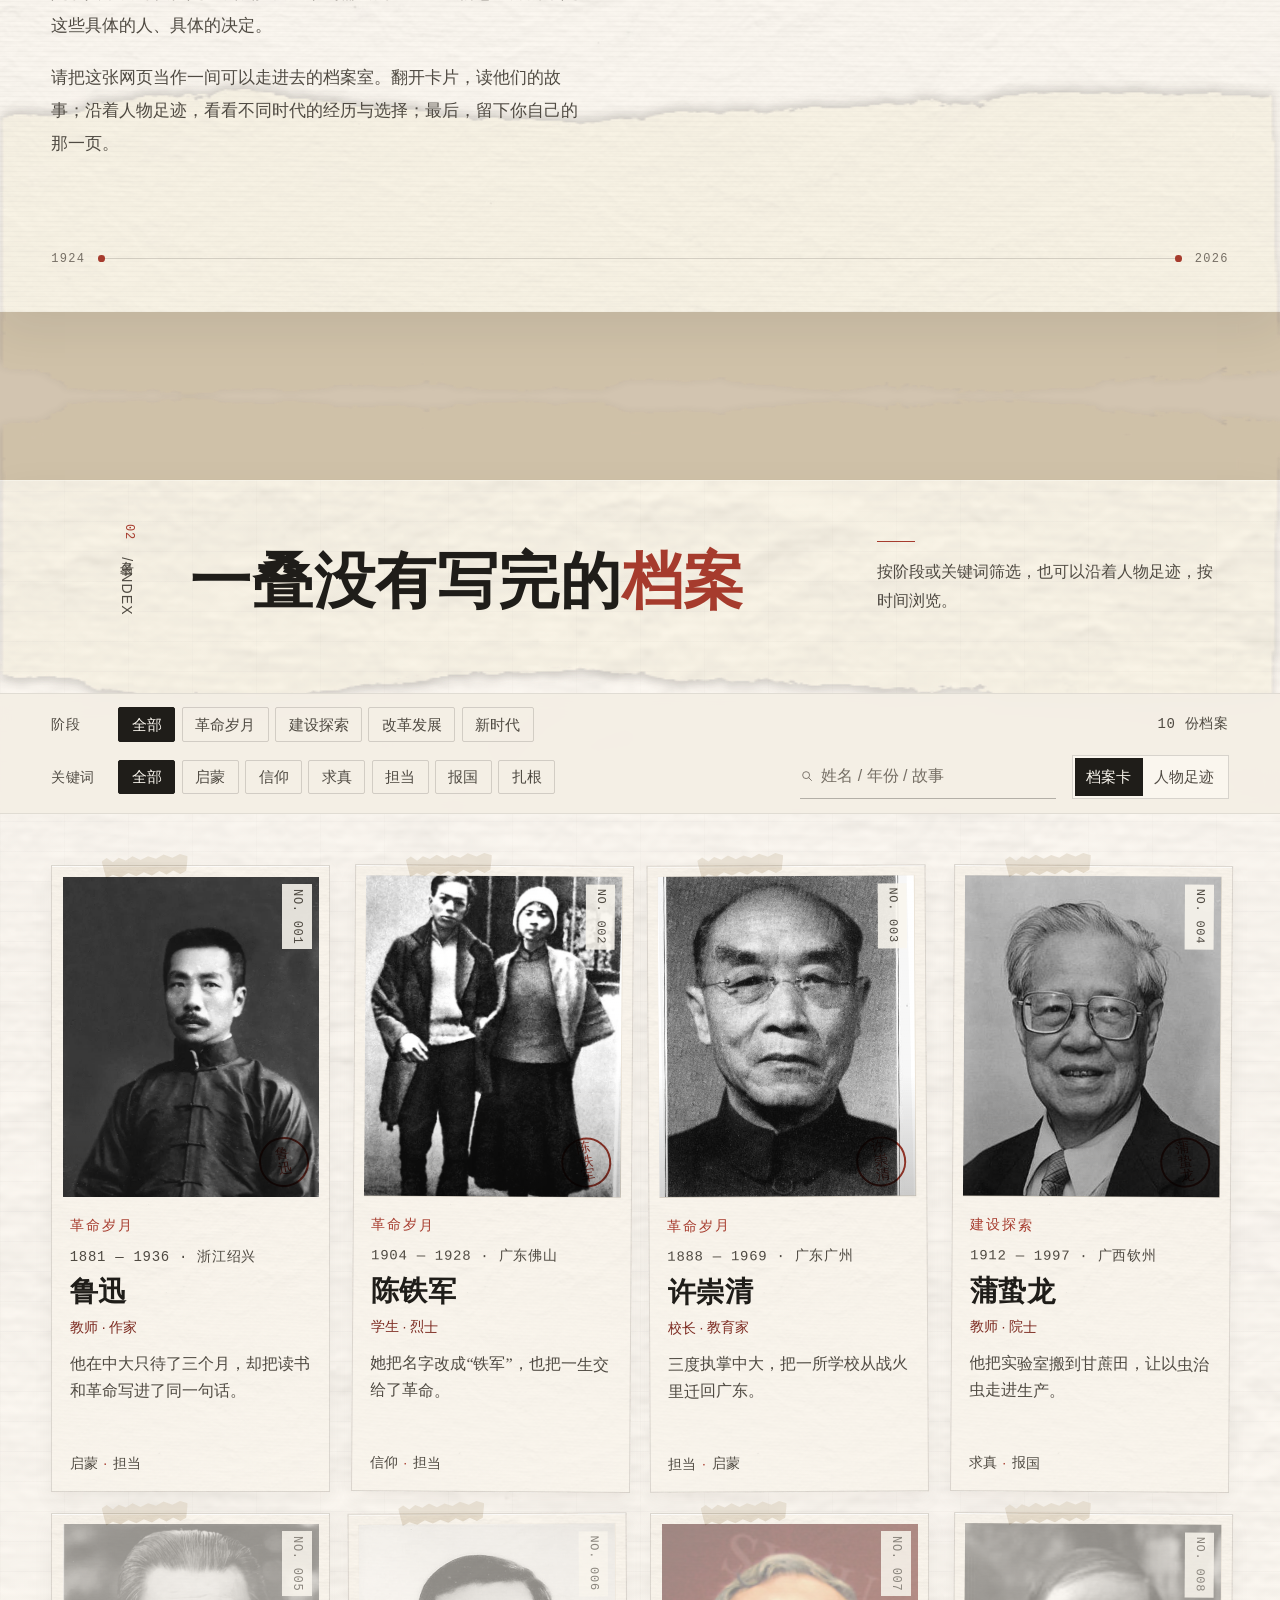
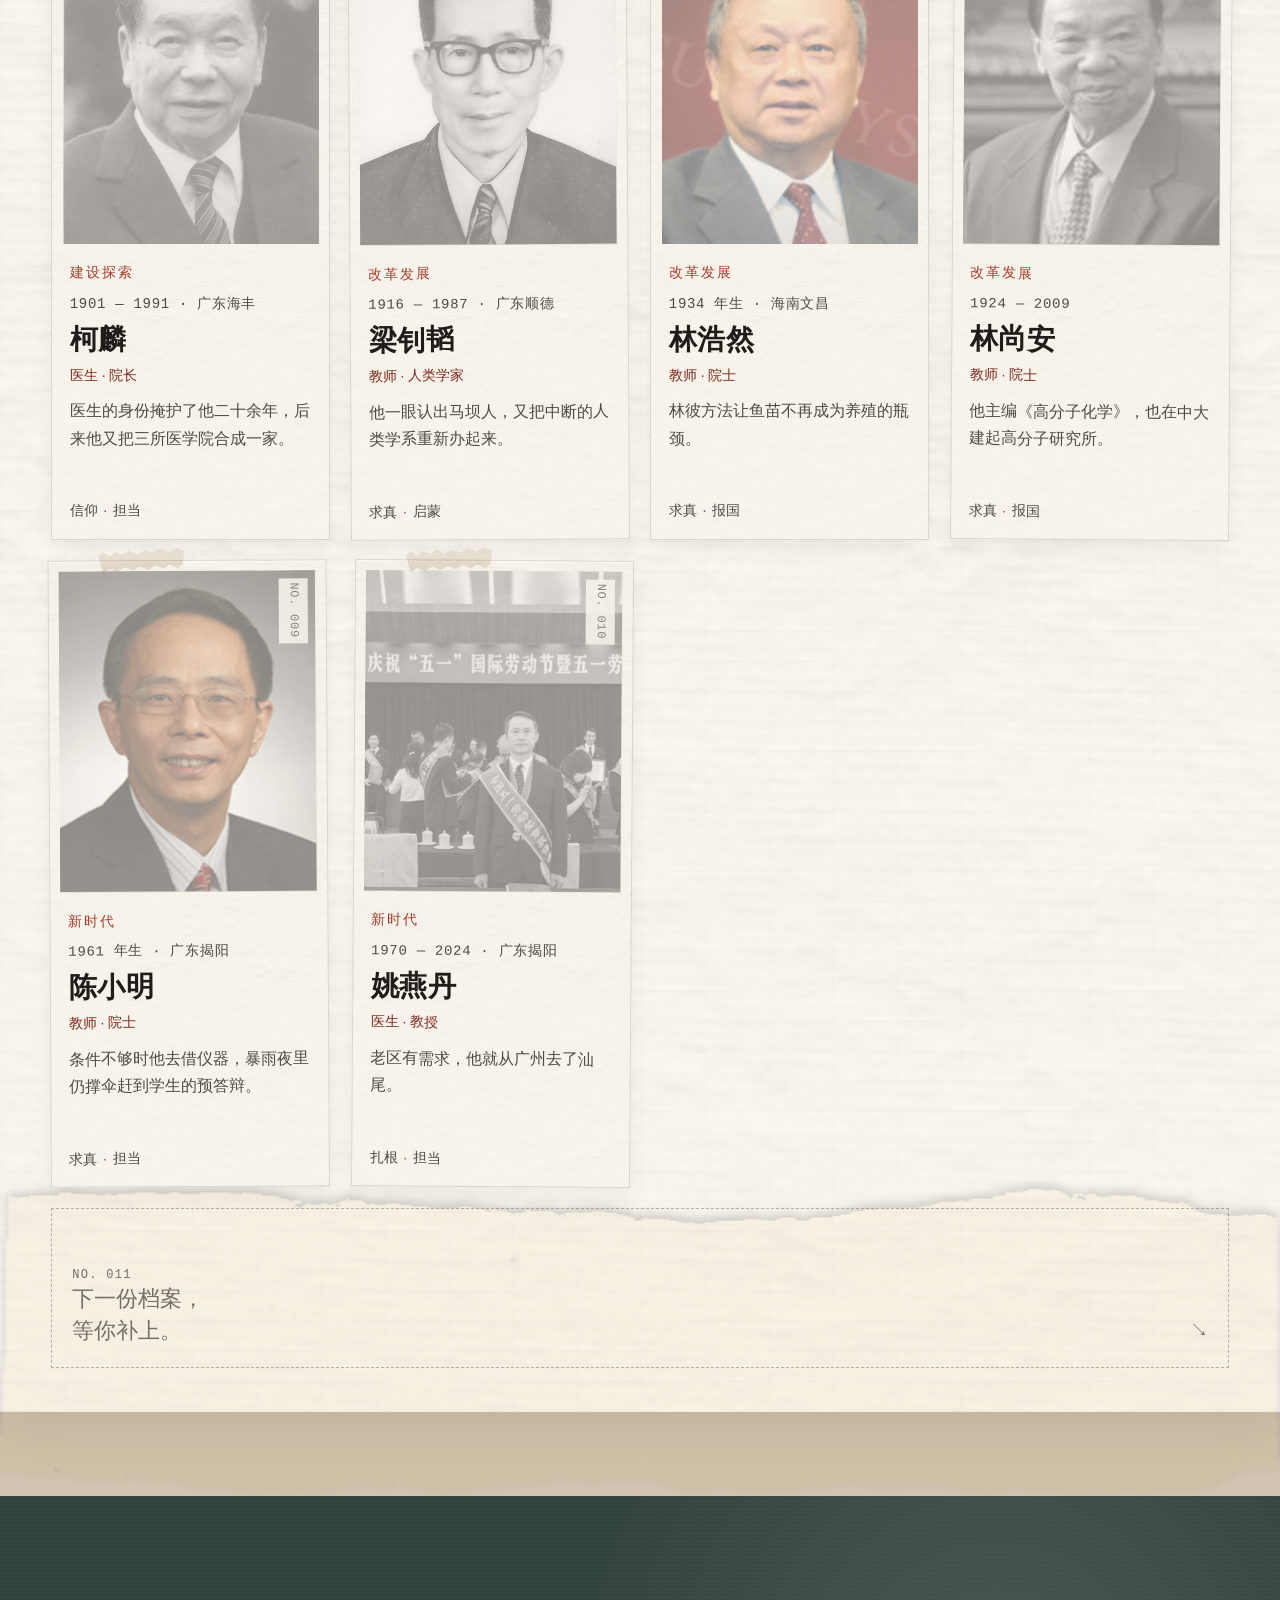
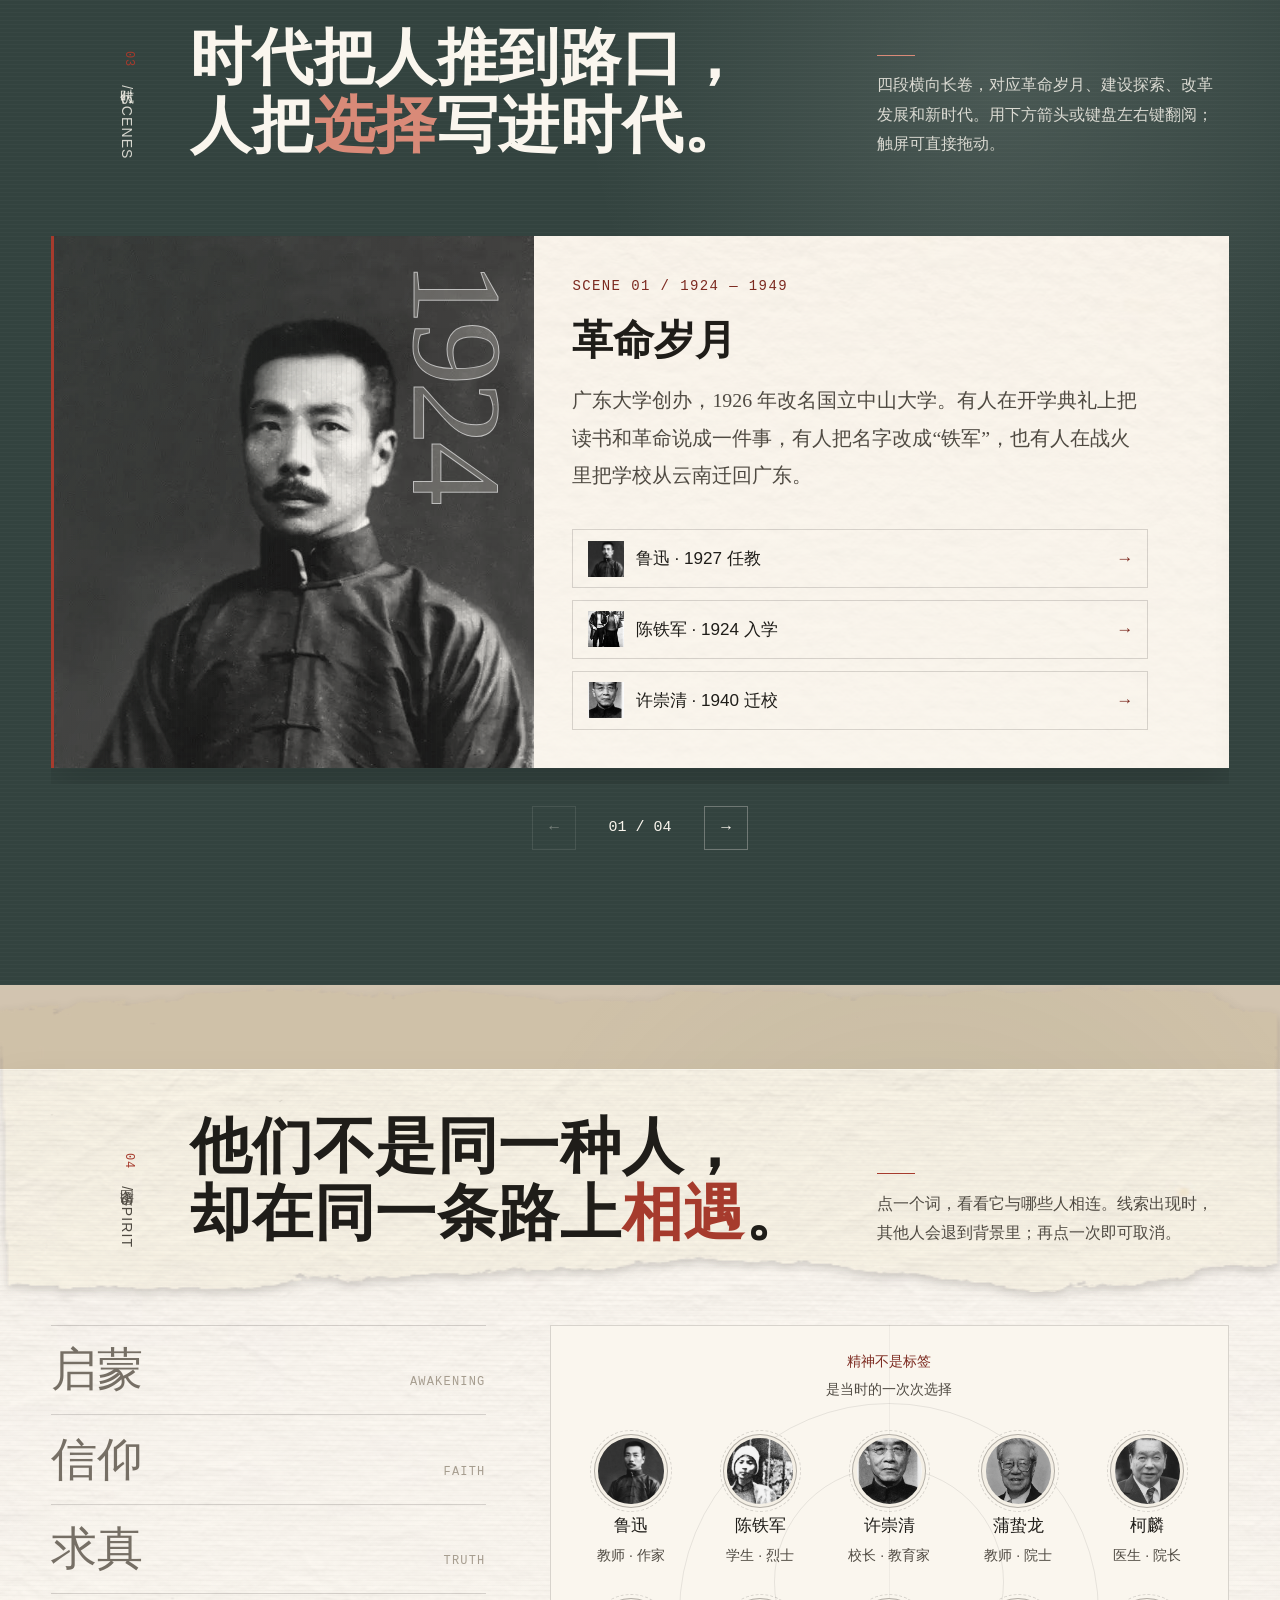
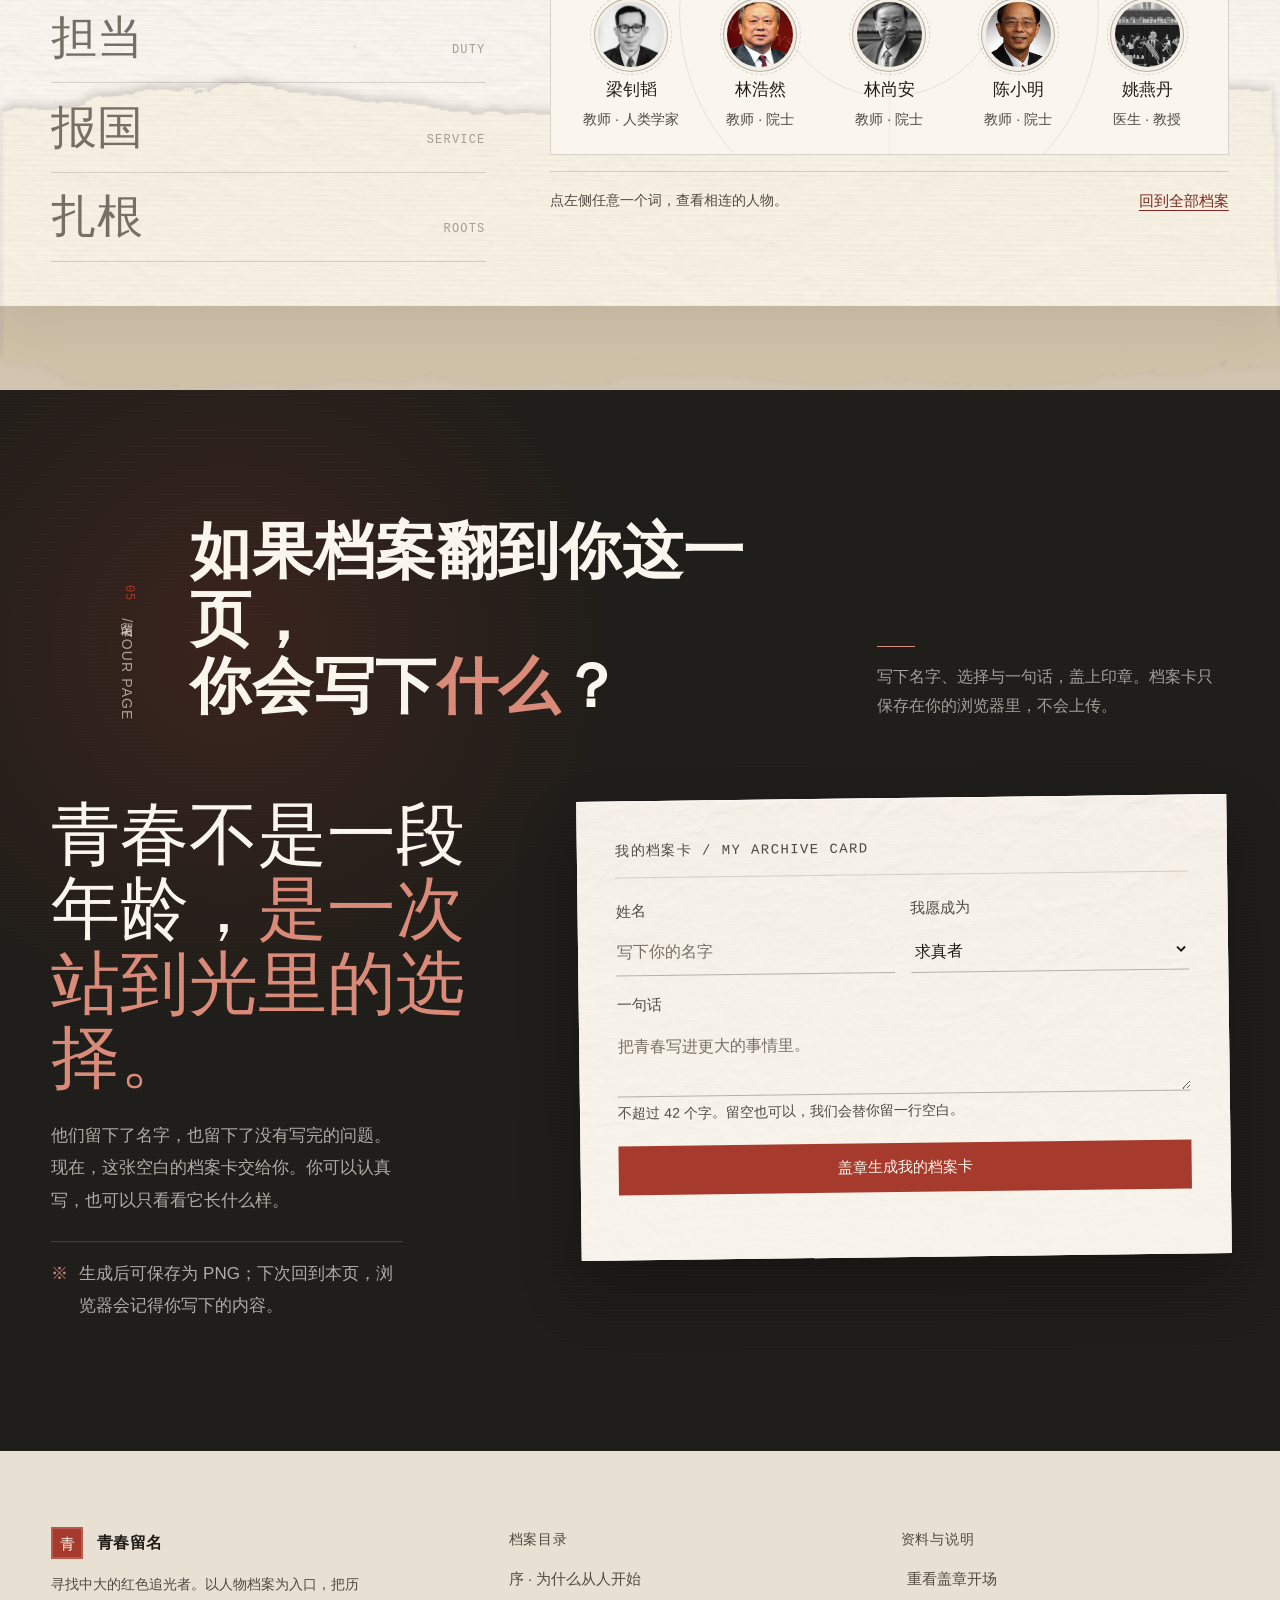
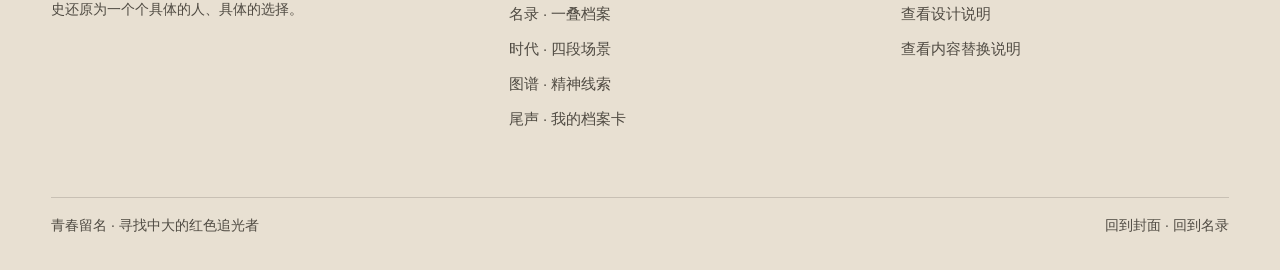
==== commit df7ddb79: "Improve reading layout and fix mobile navigation and filters" ====
--- a/index.html
+++ b/index.html
@@ -10,7 +10,7 @@
     />
     <title>青春留名 · 寻找中大的红色追光者</title>
     <link rel="icon" href="assets/img/favicon.svg" type="image/svg+xml" />
-    <link rel="stylesheet" href="assets/css/main.css?v=20261023i" />
+    <link rel="stylesheet" href="assets/css/main.css?v=20261024c" />
     <script>
       document.documentElement.classList.add("js");
     </script>
@@ -1012,7 +1012,7 @@
     </noscript>
 
     <script src="assets/js/data.js?v=20261022e"></script>
-    <script src="assets/js/app.js?v=20261023i" defer></script>
+    <script src="assets/js/app.js?v=20261024c" defer></script>
     <script src="assets/js/card.js?v=20261023h" defer></script>
   </body>
 </html>
--- a/assets/css/main.css
+++ b/assets/css/main.css
@@ -1128,7 +1128,7 @@
   max-width: 21rem;
   color: var(--ink-2);
   font-family: var(--font-ui);
-  font-size: var(--text-support);
+  font-size: clamp(0.9375rem, 0.85rem + 0.2vw, 1rem);
   line-height: 1.85;
 }
 
@@ -1322,7 +1322,7 @@
   gap: 0.6rem;
   color: var(--ink-2);
   font-family: var(--font-ui);
-  font-size: var(--text-support);
+  font-size: var(--text-control);
   line-height: 1.7;
   counter-increment: note;
 }
@@ -1341,7 +1341,7 @@
   border-inline-start: 1px solid var(--line-strong);
   color: var(--ink-2);
   font-family: var(--font-display);
-  font-size: 0.92rem;
+  font-size: 1.0625rem;
   line-height: 1.8;
 }
 
@@ -1405,7 +1405,7 @@
   gap: 0.8rem;
   margin-inline: calc(var(--gutter) * -1);
   padding-block: 0.85rem;
-  padding-inline: max(var(--gutter), calc((100vw - var(--shell)) / 2));
+  padding-inline: var(--gutter);
   background: rgba(244, 239, 229, 0.94);
   background: color-mix(in srgb, var(--paper) 94%, transparent);
   border-block: 1px solid var(--line-soft);
@@ -1493,7 +1493,7 @@
 }
 
 .filter-search input::placeholder {
-  color: var(--ink-4);
+  color: var(--ink-3);
 }
 
 .filter-search:focus-within {
@@ -1978,7 +1978,7 @@
   .footprint-photo { width: 2.75rem; height: 3.45rem; }
   .footprint-copy h4 { font-size: 1.2rem; }
   .footprint-copy p { font-size: 0.9375rem; }
-  .footprint-stage { grid-column: 3; font-size: 0.8125rem; }
+  .footprint-stage { grid-column: 3; font-size: var(--text-support); }
   .footprint-arrow { display: none; }
 }
 
@@ -2012,7 +2012,7 @@
 
 .era .chapter-kicker,
 .era .chapter-aside {
-  color: rgba(250, 246, 238, 0.66);
+  color: rgba(250, 246, 238, 0.82);
 }
 
 .era .chapter-title {
@@ -2053,7 +2053,7 @@
   min-width: 0;
   display: grid;
   grid-template-columns: minmax(15rem, 0.82fr) minmax(0, 1.18fr);
-  min-height: clamp(30rem, 56vh, 38rem);
+  min-height: clamp(32rem, 52vh, 38rem);
   overflow: hidden;
   scroll-snap-align: start;
   background-color: var(--paper-raised);
@@ -2085,6 +2085,8 @@
 }
 
 .era-visual img {
+  position: absolute;
+  inset: 0;
   width: 100%;
   height: 100%;
   object-fit: cover;
@@ -2125,29 +2127,29 @@
   z-index: 4;
   display: flex;
   flex-direction: column;
-  gap: 1rem;
+  gap: 1.15rem;
   padding: clamp(1.6rem, 3vw, 3.2rem);
 }
 
 .era-index {
   color: var(--cinnabar-deep);
   font-family: var(--font-mono);
-  font-size: var(--text-micro);
+  font-size: var(--text-support);
   letter-spacing: 0.1em;
 }
 
 .era-body h3 {
   max-width: 10em;
   font-family: var(--font-display);
-  font-size: clamp(2rem, 4vw, 3.6rem);
+  font-size: clamp(2rem, 3.2vw, 3.2rem);
   font-weight: 600;
   line-height: 1.13;
 }
 
 .era-body .era-context {
-  max-width: 28rem;
-  color: var(--ink-2);
-  font-size: 0.98rem;
+  max-width: 36rem;
+  color: var(--ink-2);
+  font-size: clamp(1.125rem, 1rem + 0.3vw, 1.3125rem);
   line-height: 1.9;
 }
 
@@ -2155,8 +2157,8 @@
   display: grid;
   grid-template-columns: minmax(0, 1fr);
   width: 100%;
-  max-width: 28rem;
-  gap: 0.6rem;
+  max-width: 36rem;
+  gap: 0.75rem;
   margin-block-start: auto;
   padding-block-start: 1rem;
 }
@@ -2165,12 +2167,13 @@
   display: flex;
   align-items: center;
   gap: 0.75rem;
-  min-height: 3rem;
-  padding: 0.55rem 0.8rem;
+  min-height: 3.5rem;
+  padding: 0.65rem 0.9rem;
   border: 1px solid var(--line);
   color: var(--ink);
   font-family: var(--font-ui);
-  font-size: var(--text-control);
+  font-size: clamp(1rem, 0.95rem + 0.15vw, 1.125rem);
+  line-height: 1.6;
   text-decoration: none;
   transition:
     border-color var(--dur-tap) var(--ease-out),
@@ -2190,8 +2193,8 @@
 }
 
 .era-person img {
-  width: 2rem;
-  height: 2rem;
+  width: 2.25rem;
+  height: 2.25rem;
   flex-shrink: 0;
   object-fit: cover;
   filter: grayscale(1);
@@ -2443,15 +2446,15 @@
 
 .spirit-node .node-name {
   font-family: var(--font-display);
-  font-size: 0.94rem;
-  line-height: 1.2;
+  font-size: 1.0625rem;
+  line-height: 1.4;
 }
 
 .spirit-node .node-role {
   color: var(--ink-2);
   font-family: var(--font-ui);
   font-size: var(--text-support);
-  line-height: 1.3;
+  line-height: 1.5;
 }
 
 .spirit-node:hover .node-photo,
@@ -2638,7 +2641,7 @@
   max-width: 22rem;
   margin-block-start: 1.5rem;
   color: rgba(250, 246, 238, 0.66);
-  font-size: 0.98rem;
+  font-size: 1.0625rem;
   line-height: 1.9;
 }
 
@@ -2742,7 +2745,7 @@
 
 .field input::placeholder,
 .field textarea::placeholder {
-  color: var(--ink-4);
+  color: var(--ink-3);
 }
 
 .field-hint {
@@ -3199,14 +3202,17 @@
 
   .era-panel {
     grid-template-columns: 1fr;
+    grid-template-rows: auto 1fr;
+    min-height: 0;
   }
 
   .era-visual {
-    min-height: 13rem;
+    height: clamp(15rem, 70vw, 22rem);
+    min-height: 0;
   }
 
   .era-year {
-    font-size: 7rem;
+    font-size: clamp(4rem, 17vw, 6rem);
     writing-mode: horizontal-tb;
     color: rgba(244, 239, 229, 0.18);
   }
@@ -3241,6 +3247,10 @@
     background: var(--paper-raised);
     color: var(--ink);
     text-decoration: none;
+  }
+
+  .spirit-mobile-list a[hidden] {
+    display: none;
   }
 
   .spirit-mobile-list img {
@@ -3472,3 +3482,9 @@
   opacity: 0.35;
   cursor: default;
 }
+
+/* Touch targets are enlarged only in the mobile layout. */
+@media (max-width: 760px) {
+  .icon-button { min-width: 2.75rem; min-height: 2.75rem; }
+  .chip, .view-switch button { min-height: 2.75rem; }
+}
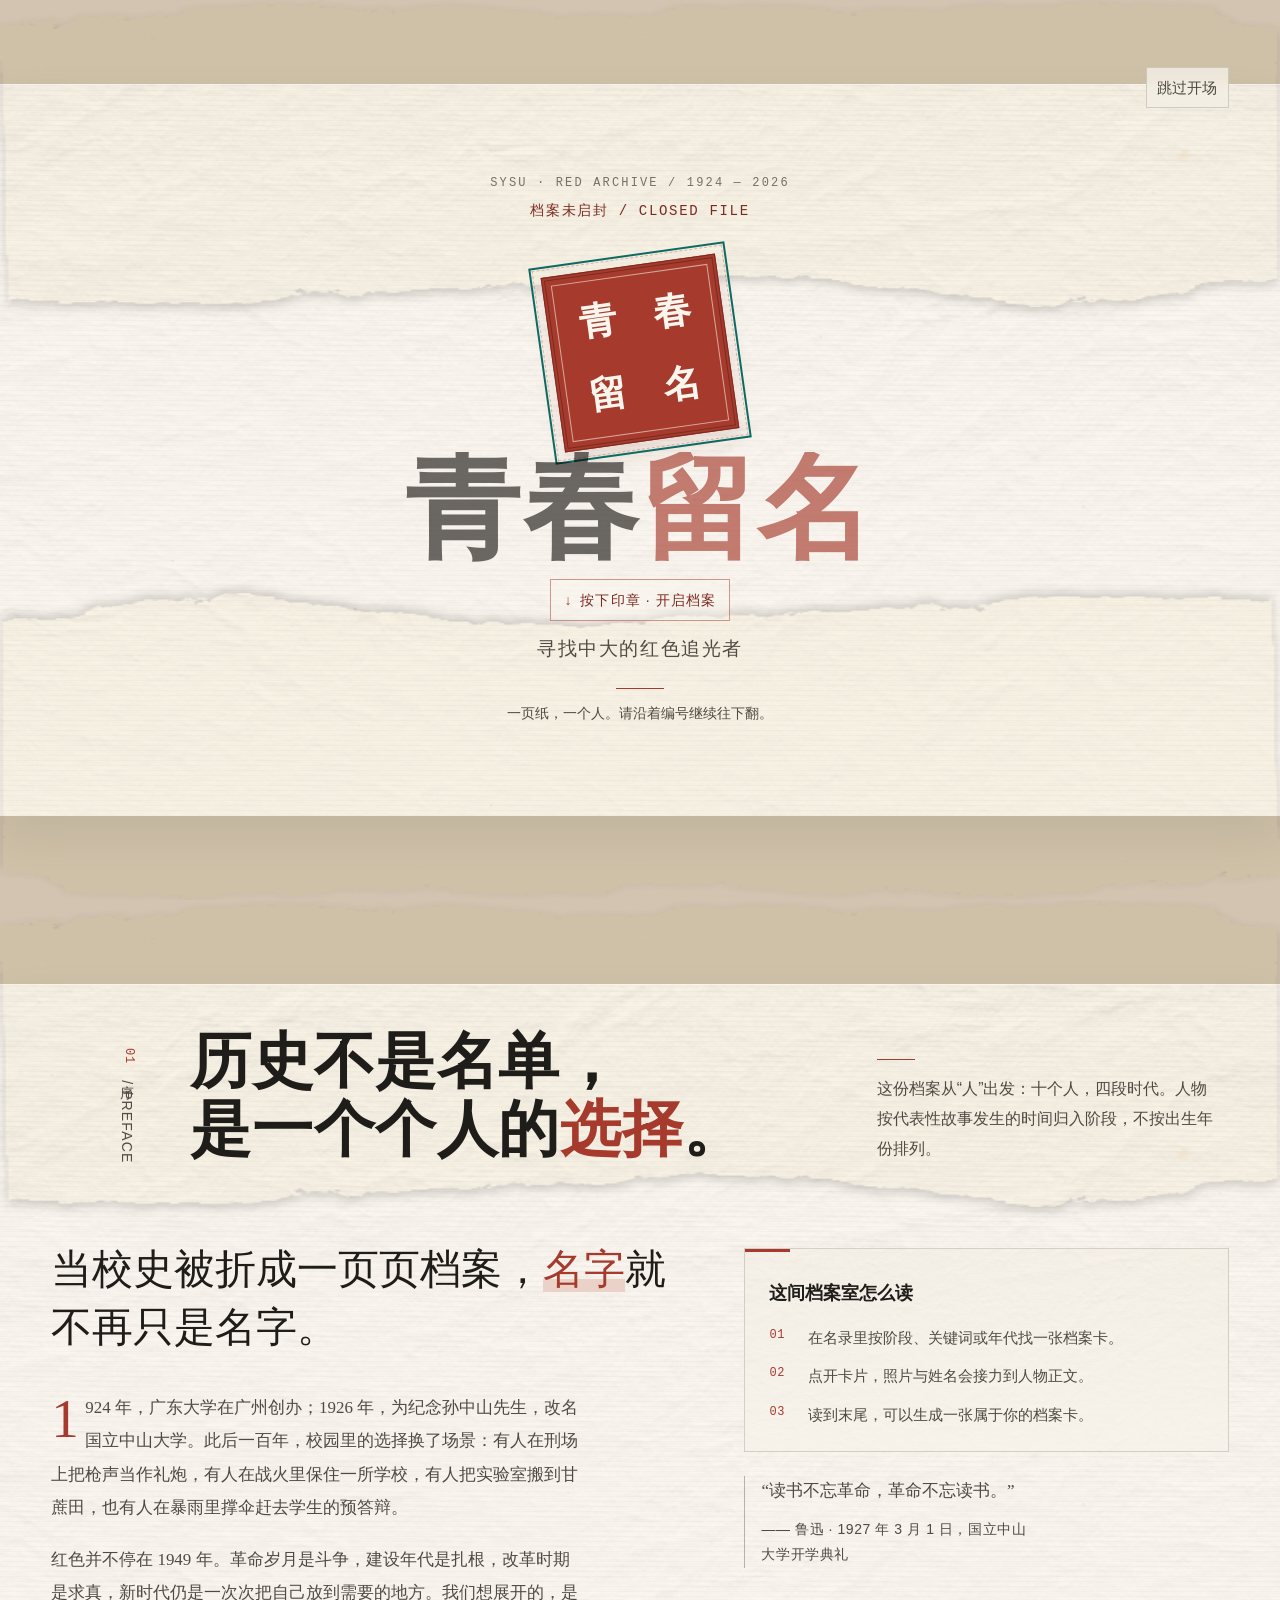
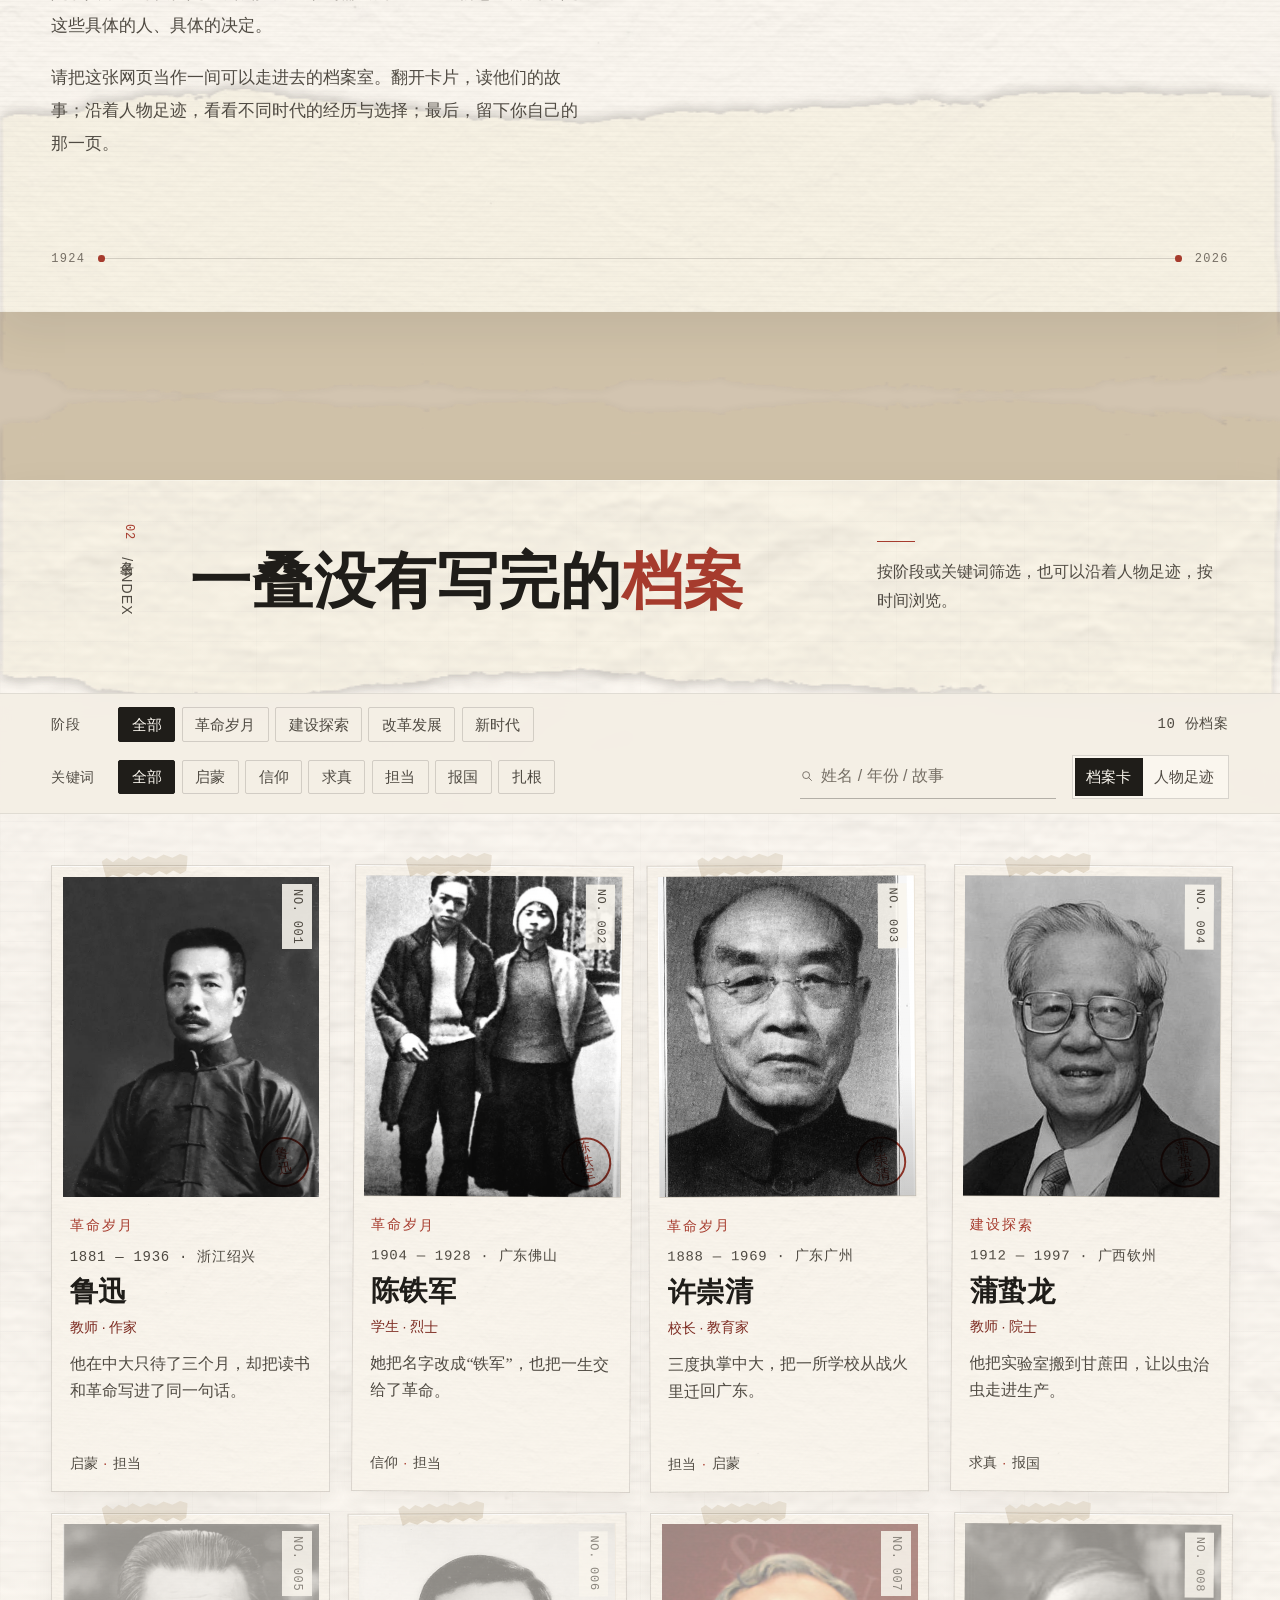
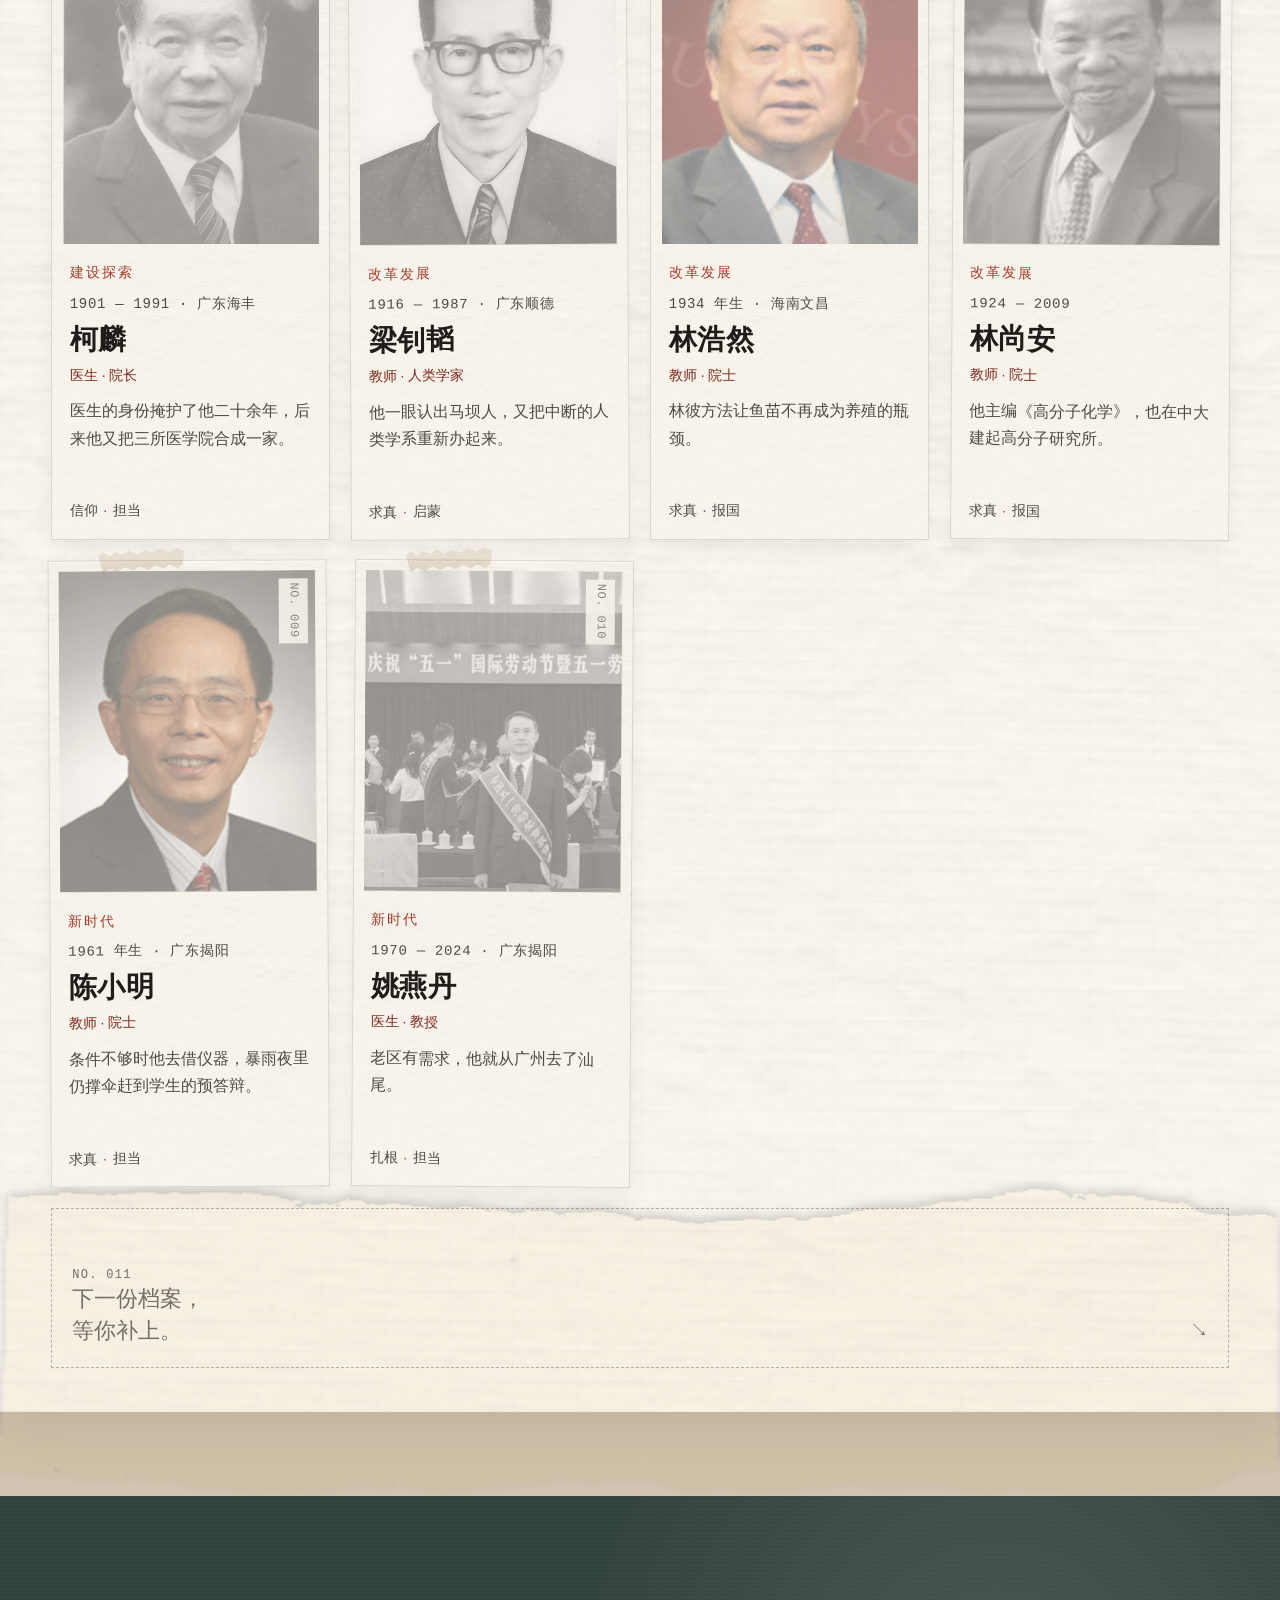
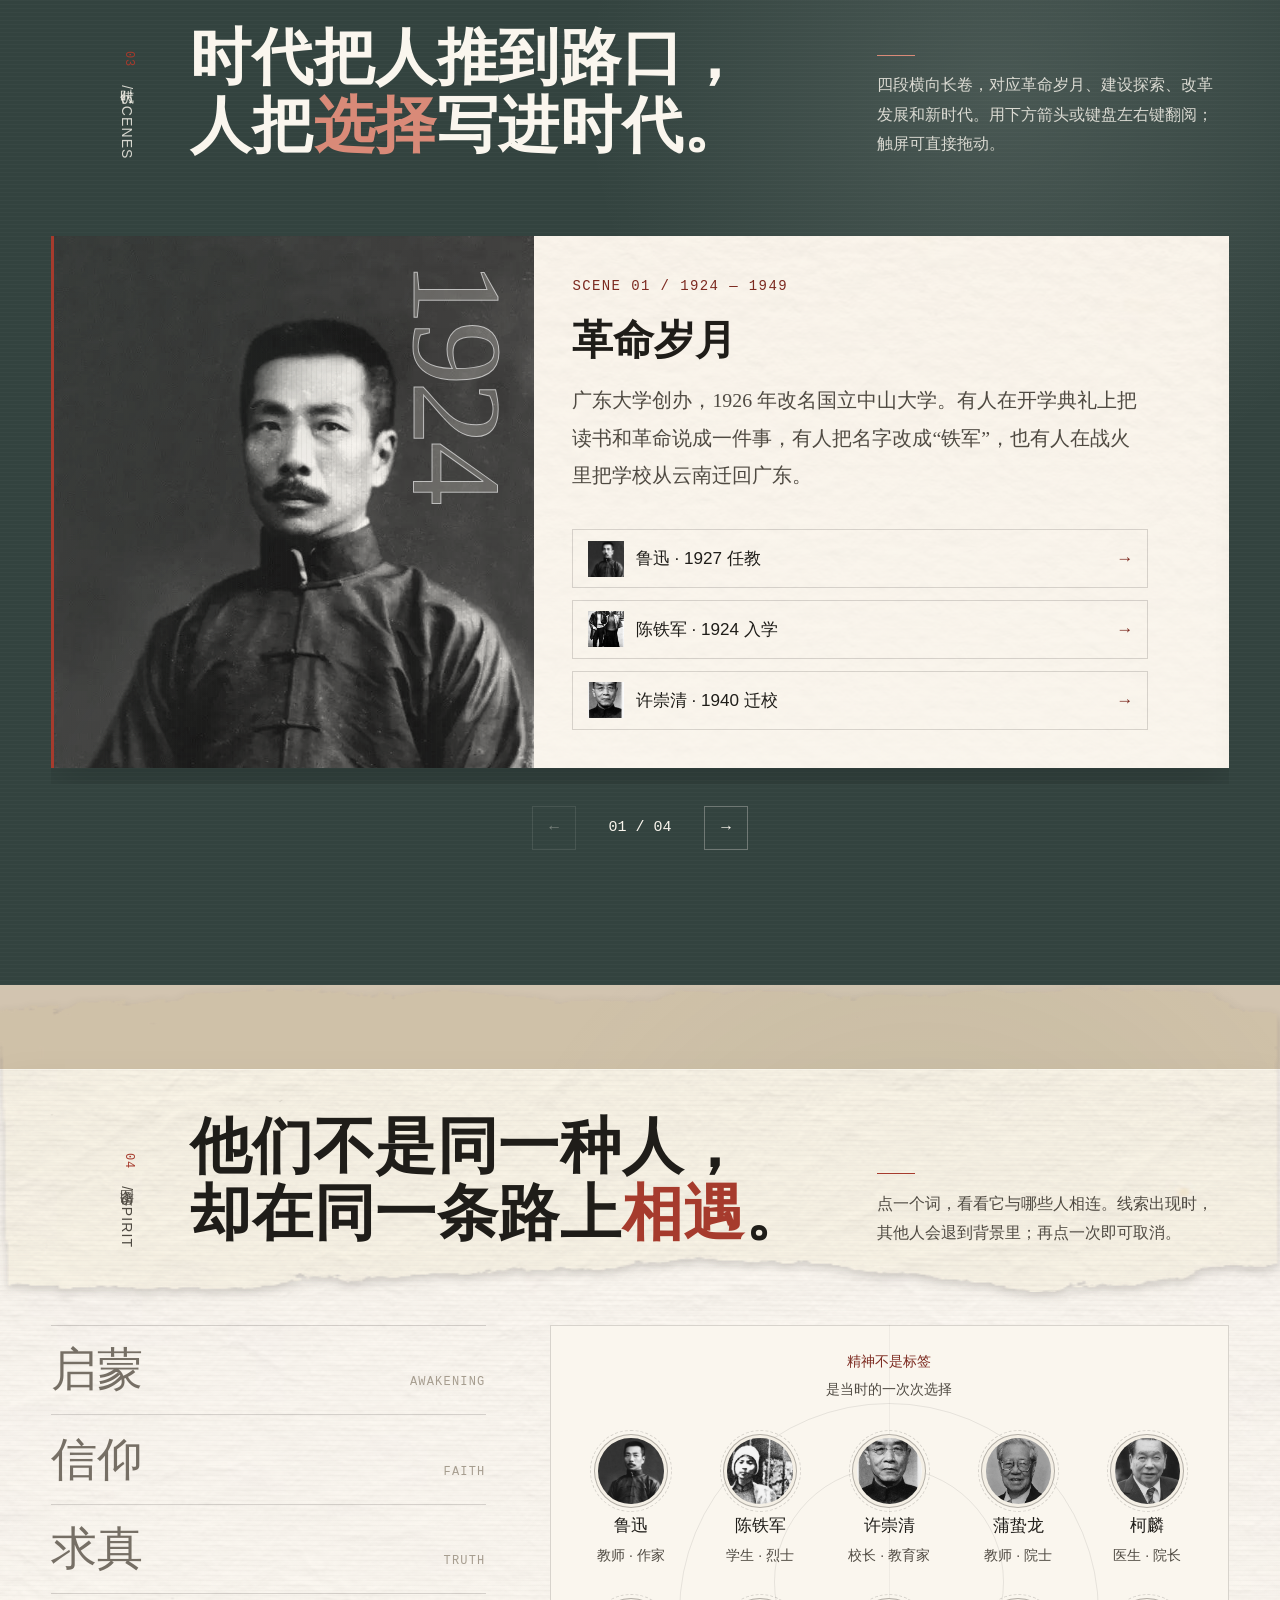
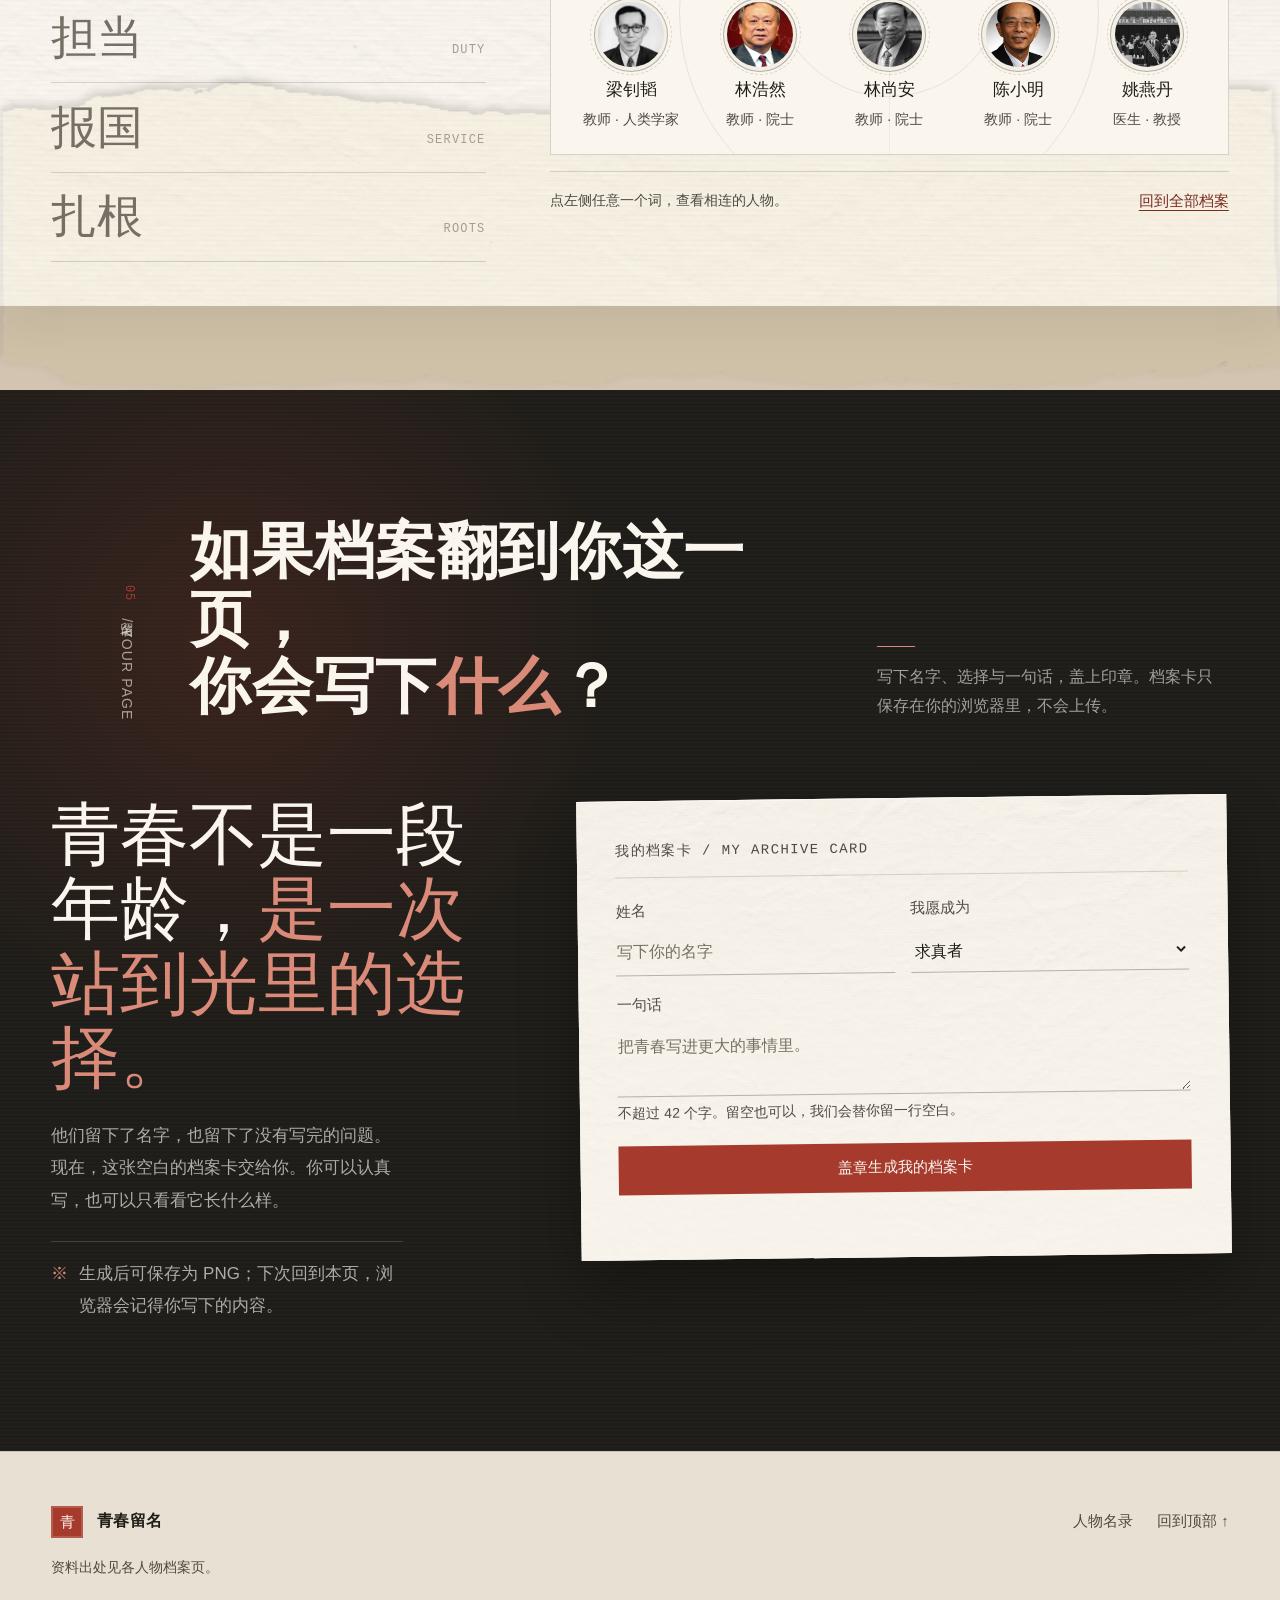
==== commit 2a0600dd: "Simplify footer and remove intro replay and version label" ====
--- a/index.html
+++ b/index.html
@@ -10,7 +10,7 @@
     />
     <title>青春留名 · 寻找中大的红色追光者</title>
     <link rel="icon" href="assets/img/favicon.svg" type="image/svg+xml" />
-    <link rel="stylesheet" href="assets/css/main.css?v=20261024c" />
+    <link rel="stylesheet" href="assets/css/main.css?v=20261024f" />
     <script>
       document.documentElement.classList.add("js");
     </script>
@@ -969,35 +969,15 @@
 
     <footer class="site-footer">
       <div class="footer-inner">
-        <div class="footer-brand">
-          <a class="brand" href="#opening">
-            <span class="brand-mark" aria-hidden="true">青</span>
-            <span class="brand-copy"><span class="brand-title">青春留名</span></span>
-          </a>
-          <p>寻找中大的红色追光者。以人物档案为入口，把历史还原为一个个具体的人、具体的选择。</p>
-        </div>
-        <div class="footer-col">
-          <h3>档案目录</h3>
-          <ul>
-            <li><a href="#preface">序 · 为什么从人开始</a></li>
-            <li><a href="#roster">名录 · 一叠档案</a></li>
-            <li><a href="#era">时代 · 四段场景</a></li>
-            <li><a href="#spirit">图谱 · 精神线索</a></li>
-            <li><a href="#coda">尾声 · 我的档案卡</a></li>
-          </ul>
-        </div>
-        <div class="footer-col">
-          <h3>资料与说明</h3>
-          <ul>
-            <li><button type="button" id="replayIntro">重看盖章开场</button></li>
-            <li><a href="DESIGN.md">查看设计说明</a></li>
-            <li><a href="README.md">查看内容替换说明</a></li>
-          </ul>
-        </div>
-      </div>
-      <div class="footer-bottom">
-        <span>青春留名 · 寻找中大的红色追光者</span>
-        <span><a href="#opening">回到封面</a> · <a href="#roster">回到名录</a></span>
+        <a class="brand" href="#opening">
+          <span class="brand-mark" aria-hidden="true">青</span>
+          <span class="brand-copy"><span class="brand-title">青春留名</span></span>
+        </a>
+        <nav class="footer-nav" aria-label="页脚导航">
+          <a href="#roster">人物名录</a>
+          <a href="#opening">回到顶部 ↑</a>
+        </nav>
+        <p class="footer-note">资料出处见各人物档案页。</p>
       </div>
     </footer>
 
@@ -1012,7 +992,7 @@
     </noscript>
 
     <script src="assets/js/data.js?v=20261022e"></script>
-    <script src="assets/js/app.js?v=20261024c" defer></script>
+    <script src="assets/js/app.js?v=20261024e" defer></script>
     <script src="assets/js/card.js?v=20261023h" defer></script>
   </body>
 </html>
--- a/assets/css/main.css
+++ b/assets/css/main.css
@@ -2842,81 +2842,52 @@
    ============================================================ */
 
 .site-footer {
-  padding: clamp(3rem, 6vw, 5rem) var(--gutter) 2rem;
+  padding: clamp(2rem, 4vw, 3rem) var(--gutter);
+  border-top: 1px solid var(--line);
   background: var(--paper-deep);
 }
 
 .footer-inner {
   display: grid;
-  grid-template-columns: minmax(12rem, 1.2fr) minmax(0, 1fr) minmax(0, 1fr);
-  gap: clamp(2rem, 5vw, 5rem);
+  grid-template-columns: minmax(0, 1fr) auto;
+  align-items: center;
+  gap: 0.75rem 2rem;
   max-width: var(--shell);
   margin: 0 auto;
 }
 
-.footer-brand p {
-  max-width: 20rem;
-  margin-block-start: 0.8rem;
-  color: var(--ink-2);
-  font-family: var(--font-ui);
-  font-size: var(--text-support);
-  line-height: 1.8;
-}
-
-.footer-col h3 {
-  margin-block-end: 0.8rem;
-  color: var(--ink-2);
-  font-family: var(--font-ui);
-  font-size: var(--text-support);
-  font-weight: 500;
-  letter-spacing: 0.05em;
-}
-
-.footer-col ul {
-  display: grid;
-  gap: 0.45rem;
-}
-
-.footer-col a,
-.footer-col button,
-.footer-col span {
+.footer-nav {
+  display: flex;
+  flex-wrap: wrap;
+  gap: 0.5rem 1.5rem;
+}
+
+.footer-nav a {
+  display: inline-flex;
+  align-items: center;
+  min-height: 2.75rem;
   color: var(--ink-2);
   font-family: var(--font-ui);
   font-size: var(--text-control);
-  line-height: 1.7;
   text-decoration: none;
 }
 
-.footer-col a:hover,
-.footer-col button:hover {
+.footer-nav a:hover {
   color: var(--cinnabar-deep);
   text-decoration: underline;
   text-underline-offset: 0.25em;
 }
 
-.footer-bottom {
-  display: flex;
-  flex-wrap: wrap;
-  justify-content: space-between;
-  gap: 1rem;
-  max-width: var(--shell);
-  margin: clamp(2.5rem, 5vw, 4rem) auto 0;
-  padding-block-start: 1rem;
-  border-top: 1px solid var(--line);
+.footer-note {
+  grid-column: 1 / -1;
   color: var(--ink-2);
   font-family: var(--font-ui);
   font-size: var(--text-support);
   line-height: 1.7;
 }
 
-.footer-bottom a {
-  color: var(--ink-2);
-  text-decoration: none;
-}
-
-.footer-bottom a:hover {
-  color: var(--cinnabar-deep);
-  text-decoration: underline;
+@media (max-width: 520px) {
+  .footer-inner { grid-template-columns: 1fr; }
 }
 
 /* ============================================================
@@ -3142,14 +3113,6 @@
 
   .coda-card {
     max-width: 42rem;
-  }
-
-  .footer-inner {
-    grid-template-columns: 1fr 1fr;
-  }
-
-  .footer-brand {
-    grid-column: 1 / -1;
   }
 }
 
@@ -3275,14 +3238,6 @@
   .field-row {
     grid-template-columns: 1fr;
   }
-
-  .footer-inner {
-    grid-template-columns: 1fr;
-  }
-
-  .footer-brand {
-    grid-column: auto;
-  }
 }
 
 @media (max-width: 520px) {
@@ -3403,10 +3358,6 @@
 
   .coda-card {
     transform: none;
-  }
-
-  .footer-bottom {
-    display: grid;
   }
 }
 
@@ -3458,7 +3409,6 @@
   .view-switch { grid-column: 2; grid-row: 1; }
   .filter-search { grid-column: 1 / -1; grid-row: 3; min-width: 0; }
   .filter-spacer { display: none; }
-  .footer-col ul { gap: 0.65rem; }
 }
 
 /* Let the mobile cover grow with its text instead of overlapping the stamp. */
